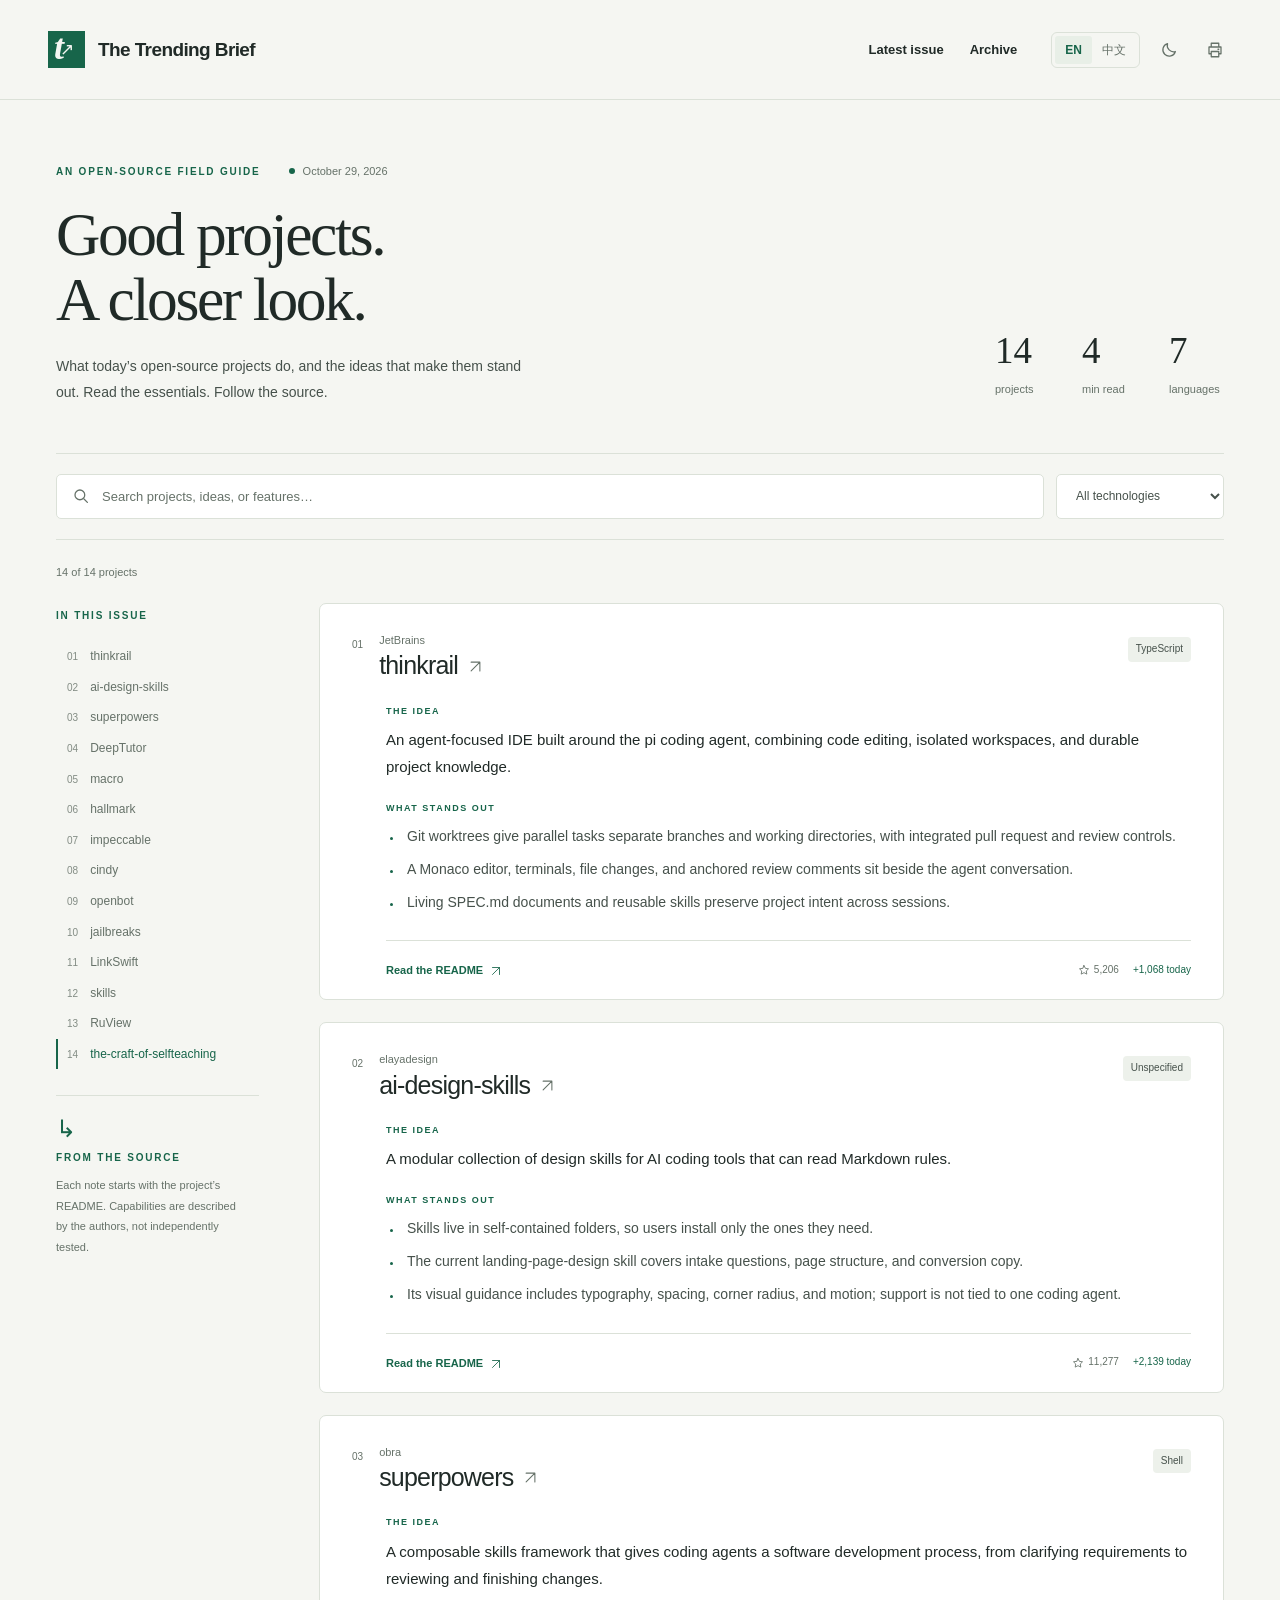
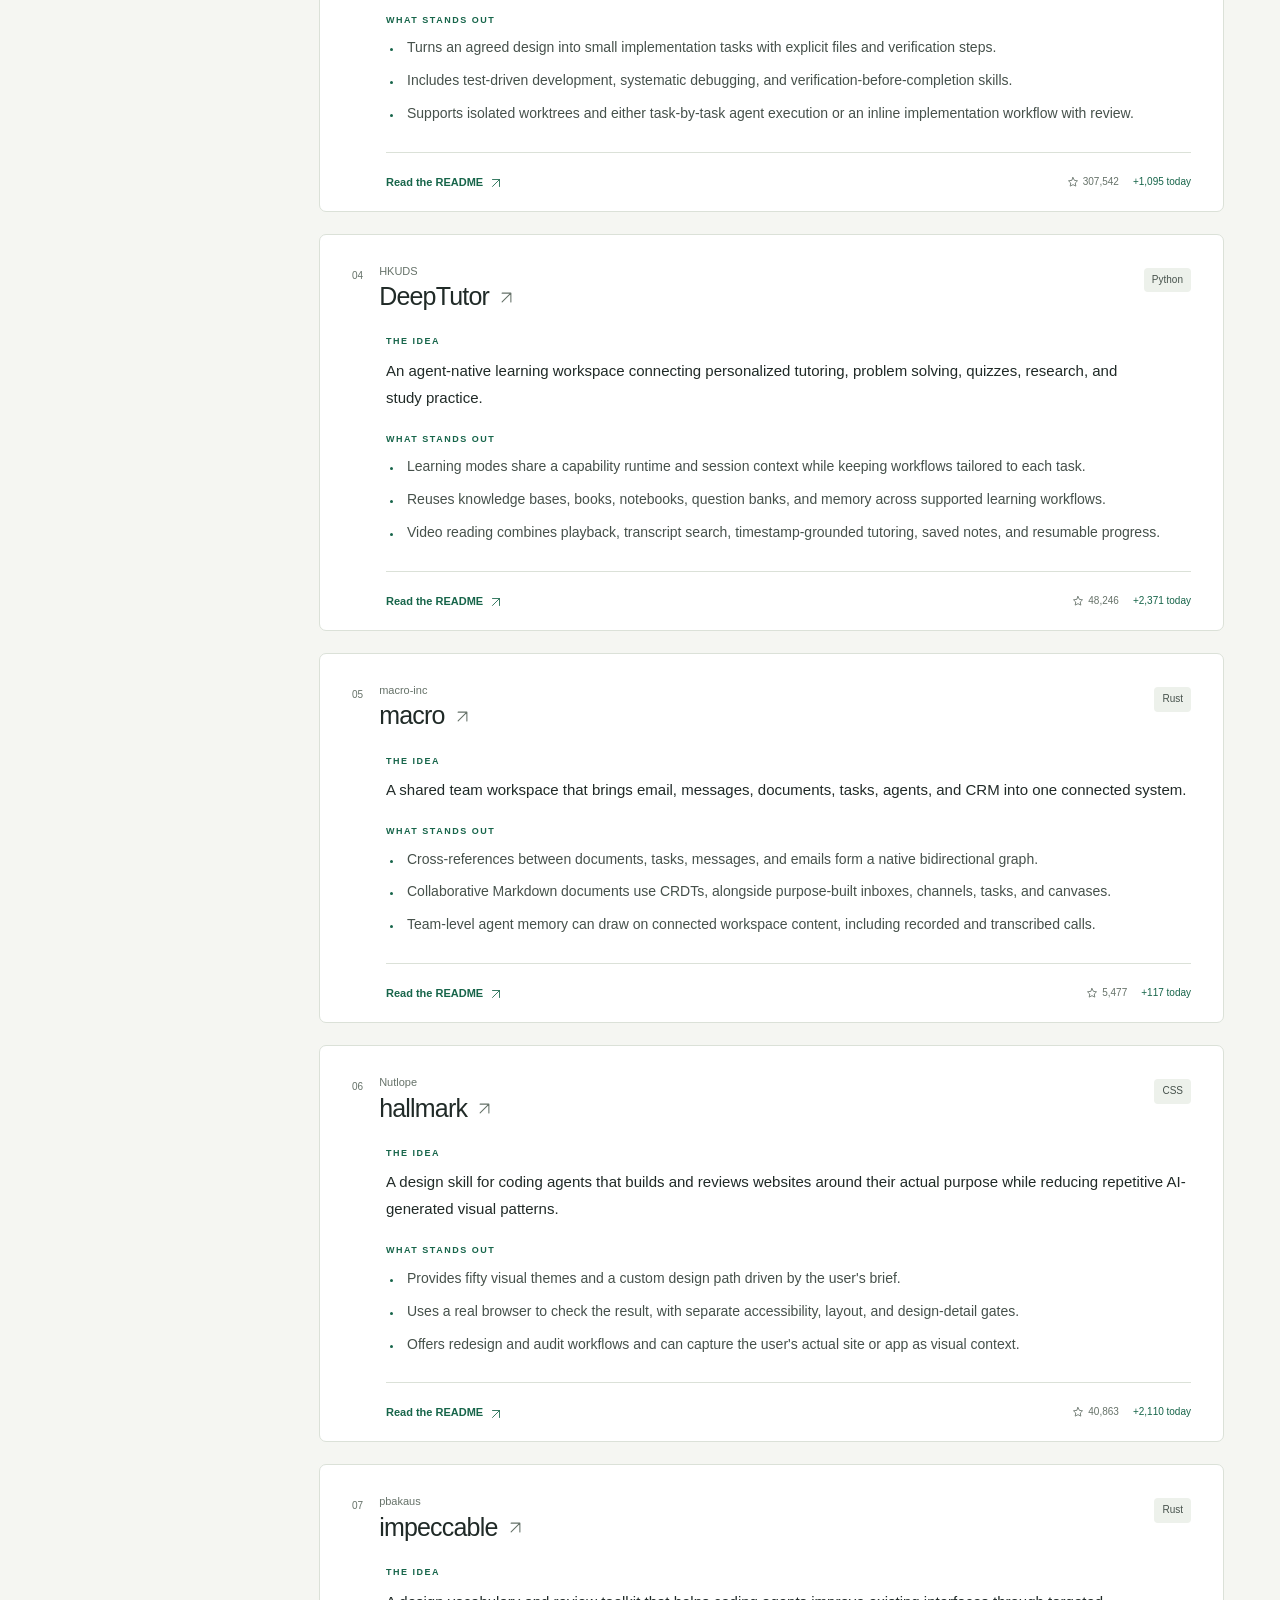
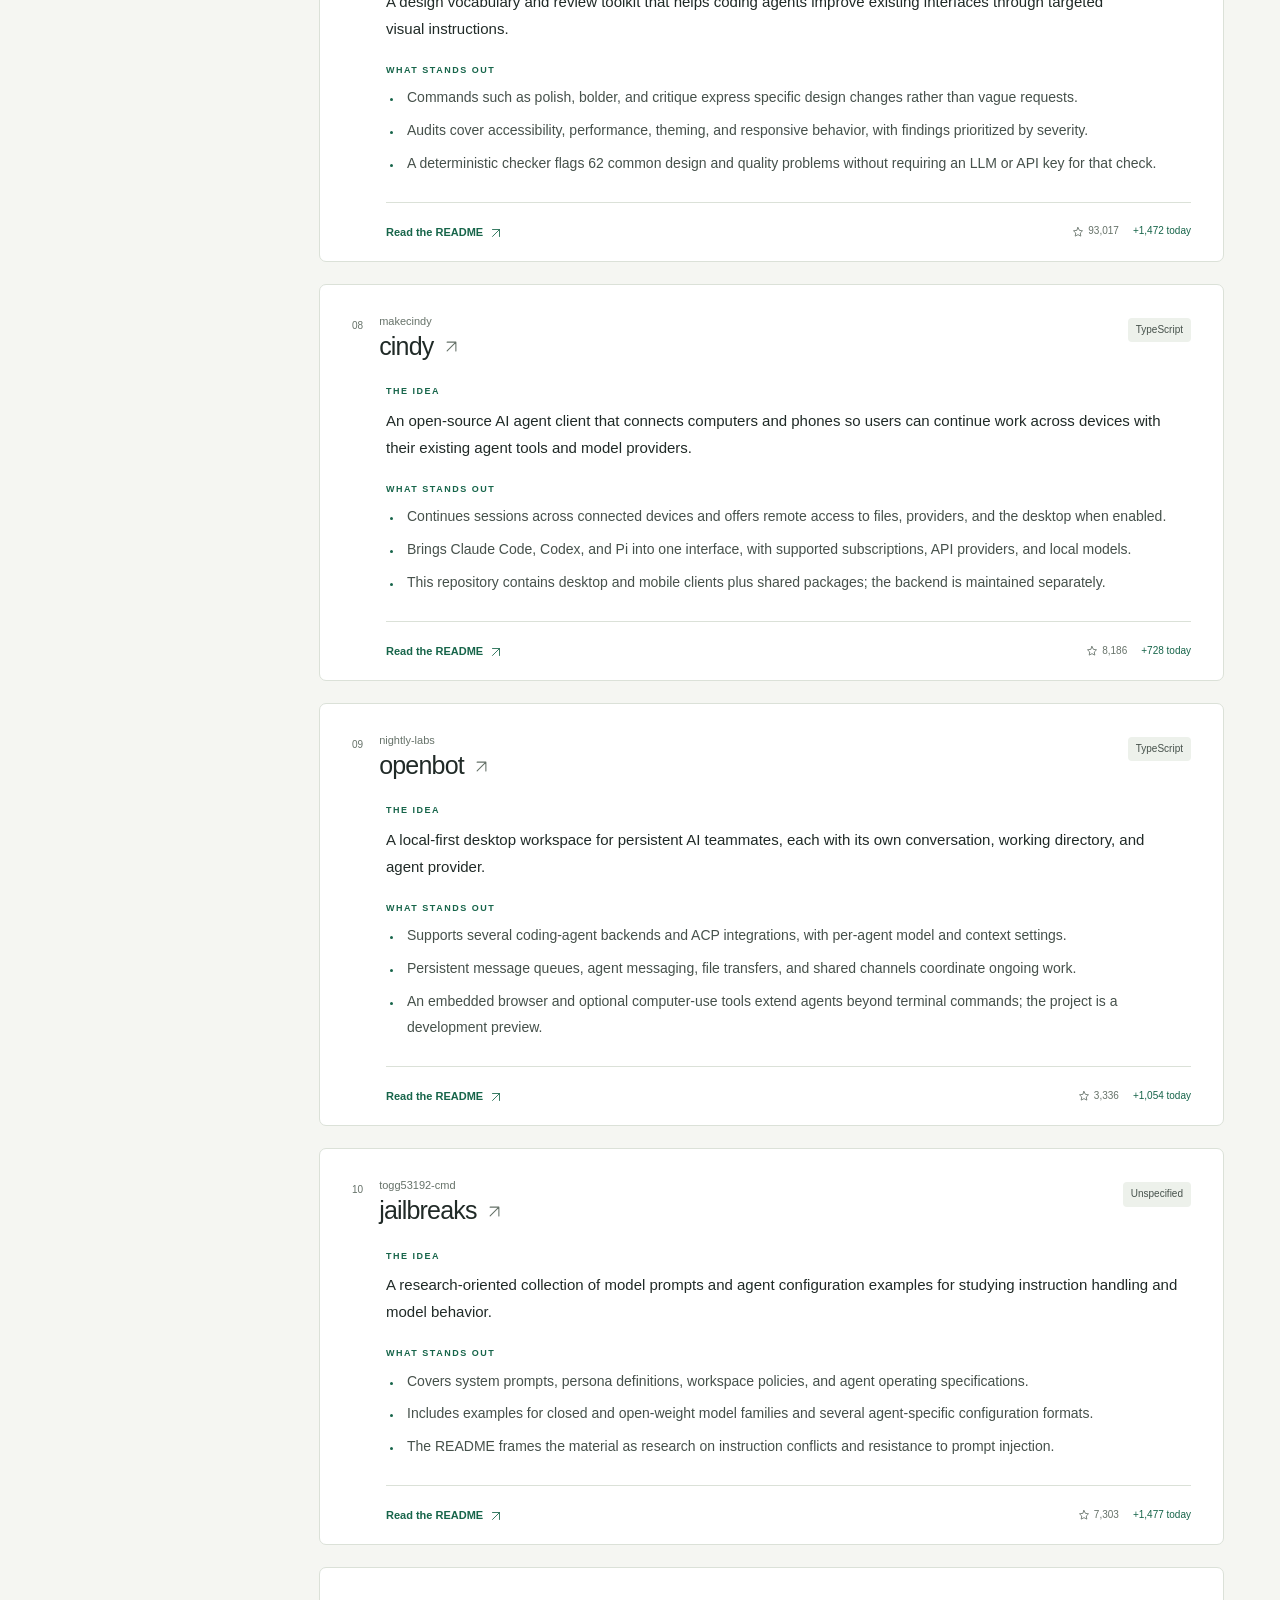
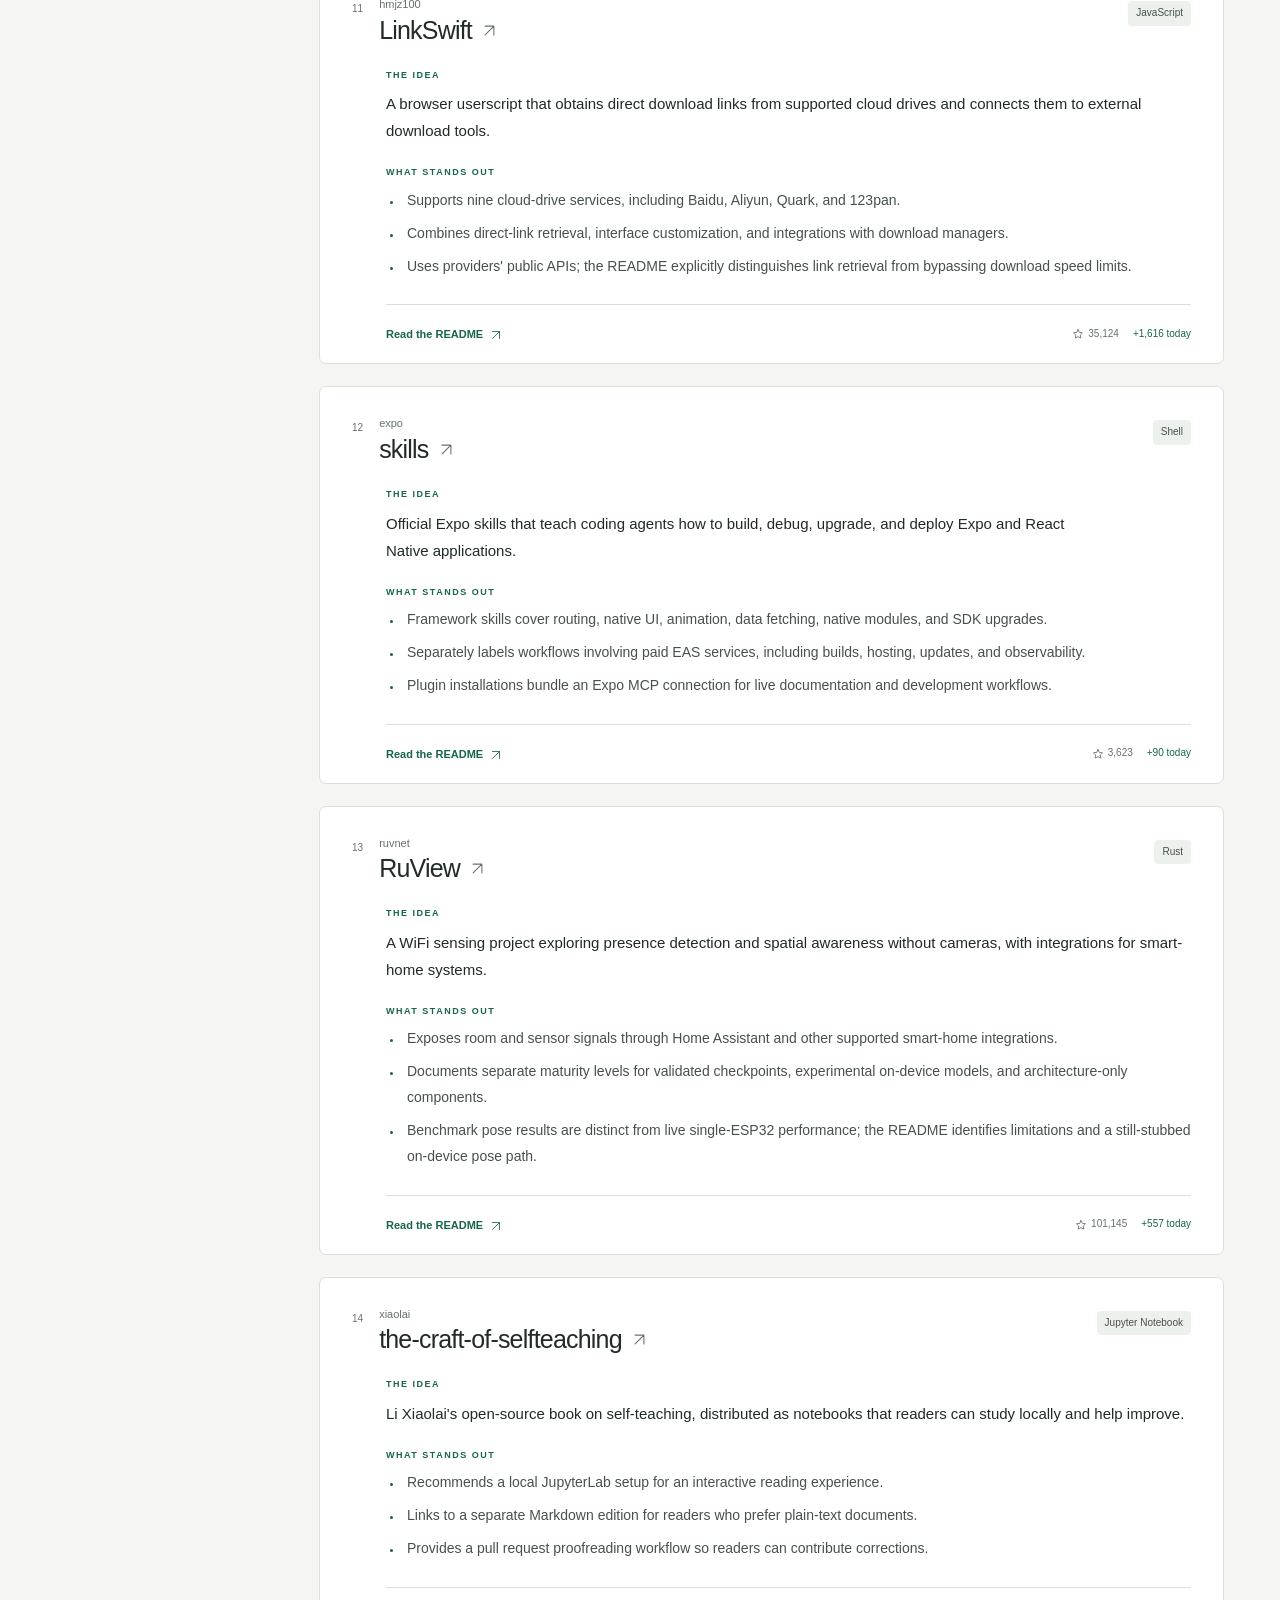
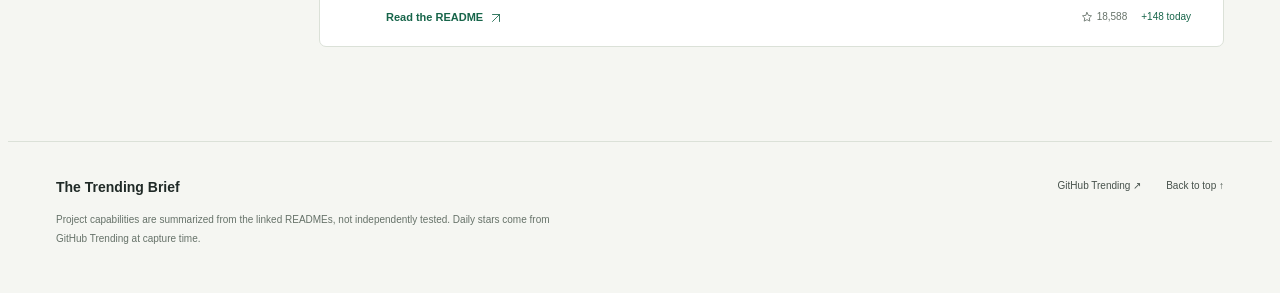
==== reports/index.html @ 9ed11fb1 "feat: add standalone bilingual HTML reading reports" ====
<!doctype html>
<html lang="en" data-page="issue">
<head>
  <meta charset="utf-8">
  <meta name="viewport" content="width=device-width, initial-scale=1">
  <meta name="description" content="What today’s open-source projects do, and the ideas that make them stand out. Read the essentials. Follow the source.">
  <meta name="color-scheme" content="light dark">
  <title>The Trending Brief · 2026-10-29</title>
  <style>:root {
  --paper: #f5f6f2;
  --surface: #fff;
  --ink: #202a27;
  --text: #46514b;
  --muted: #667269;
  --line: #dbe1d8;
  --accent: #17654a;
  --tint: #e8efe7;
  --code: #edf1eb;
  --warning: #f8f1de;
  --warning-ink: #70551b;
  --serif: Georgia, "Times New Roman", "Noto Serif SC", "Songti SC", SimSun, serif;
  --sans: -apple-system, BlinkMacSystemFont, "Segoe UI", "PingFang SC", "Microsoft YaHei", sans-serif;
  color-scheme: light;
}
:root[data-theme="dark"] {
  --paper: #151c19;
  --surface: #1c2520;
  --ink: #e9eee7;
  --text: #c0cbbf;
  --muted: #a0afa0;
  --line: #344237;
  --accent: #a0d9b4;
  --tint: #263c2f;
  --code: #29382d;
  --warning: #3b3421;
  --warning-ink: #e2ca89;
  color-scheme: dark;
}
* { box-sizing: border-box; }
html { scroll-behavior: smooth; scroll-padding-top: 30px; }
body { margin: 0; background: var(--paper); color: var(--ink); font: 16px/1.65 var(--sans); -webkit-font-smoothing: antialiased; }
a { color: inherit; text-decoration: none; }
a:hover { color: var(--accent); }
button, input, select { font: inherit; }
button, select { cursor: pointer; }
button { color: inherit; }
button:disabled { cursor: default; }
svg { width: 18px; height: 18px; fill: none; stroke: currentColor; stroke-width: 1.7; stroke-linecap: round; stroke-linejoin: round; vertical-align: middle; flex-shrink: 0; }
::selection { color: var(--ink); background: var(--tint); }
:focus-visible { outline: 3px solid var(--accent); outline-offset: 4px; }
[hidden] { display: none !important; }
.sr-only { position: absolute; width: 1px; height: 1px; padding: 0; margin: -1px; overflow: hidden; clip: rect(0, 0, 0, 0); white-space: nowrap; border: 0; }
.skip-link { position: fixed; top: -100px; left: 20px; z-index: 20; padding: 12px 20px; color: var(--surface); background: var(--ink); }
.skip-link:focus { top: 16px; }
.reading-progress { position: fixed; top: 0; left: 0; height: 3px; width: 100%; transform-origin: left; transform: scaleX(0); background: var(--accent); z-index: 10; }
.site-header { max-width: 1360px; margin: 0 auto; min-height: 100px; padding: 24px 48px; display: flex; align-items: center; justify-content: space-between; gap: 24px; border-bottom: 1px solid var(--line); }
.wordmark { display: inline-flex; align-items: center; gap: 13px; font-size: 19px; font-weight: 650; letter-spacing: -.6px; white-space: nowrap; }
.brand-mark { display: inline-flex; align-items: center; justify-content: center; width: 37px; height: 37px; background: var(--accent); color: var(--paper); font: italic bold 36px/.9 var(--serif); letter-spacing: -4px; padding: 0 5px 4px 0; }
.brand-mark span { font: 17px var(--sans); letter-spacing: 0; padding-top: 4px; }
.header-actions, .primary-nav, .locale-switch { display: flex; align-items: center; }
.header-actions { gap: 12px; }
.primary-nav { gap: 26px; margin-right: 22px; font-size: 13px; font-weight: 550; }
.locale-switch { border: 1px solid var(--line); border-radius: 6px; padding: 3px; font-size: 12px; line-height: 1; }
.locale-switch a { padding: 8px 10px; border-radius: 3px; color: var(--muted); }
.locale-switch [aria-current="page"] { color: var(--accent); background: var(--tint); font-weight: 650; }
.icon-button { display: inline-flex; align-items: center; justify-content: center; width: 34px; height: 34px; padding: 7px; border: 0; background: transparent; color: var(--muted); border-radius: 4px; }
.icon-button:hover { background: var(--tint); color: var(--accent); }
.page { max-width: 1264px; margin: auto; padding: 0 48px; }
.hero { display: grid; grid-template-columns: 1fr auto; gap: 60px; padding: 62px 0 48px; align-items: end; }
.issue-line { display: flex; align-items: center; gap: 28px; flex-wrap: wrap; margin-bottom: 22px; }
.eyebrow { margin: 0; font: 600 10px/1.5 var(--sans); letter-spacing: 1.8px; color: var(--accent); }
.issue-date { display: flex; align-items: center; gap: 8px; color: var(--muted); font-size: 11px; }
.status-dot { width: 6px; height: 6px; border-radius: 50%; background: var(--accent); }
h1 { margin: 0; font: 400 clamp(42px, 4.8vw, 69px)/1.06 var(--serif); letter-spacing: -2.4px; }
.hero-intro { max-width: 480px; margin: 22px 0 0; color: var(--text); font-size: 14px; line-height: 1.8; text-wrap: pretty; }
.issue-stats { display: flex; gap: 32px; padding-bottom: 7px; }
.issue-stats div { display: flex; flex-direction: column; min-width: 55px; }
.issue-stats strong { font: 400 37px/1.2 var(--serif); color: var(--ink); }
.issue-stats span { color: var(--muted); font-size: 11px; margin-top: 6px; white-space: nowrap; }
.reading-tools { display: flex; align-items: stretch; gap: 12px; padding: 20px 0; border-top: 1px solid var(--line); border-bottom: 1px solid var(--line); }
.search-field { display: flex; align-items: center; gap: 12px; flex: 1; padding: 0 15px; border: 1px solid var(--line); background: var(--surface); border-radius: 5px; color: var(--muted); }
.search-field input { width: 100%; min-width: 0; padding: 11px 0; background: transparent; color: var(--ink); border: 0; font-size: 13px; outline: none; }
.search-field:focus-within { outline: 2px solid var(--accent); outline-offset: 2px; }
.search-field input::placeholder { color: var(--muted); opacity: 1; }
.filter-field select, .mobile-jump select { height: 100%; max-width: 210px; min-height: 44px; padding: 9px 36px 9px 15px; color: var(--text); background: var(--surface); border: 1px solid var(--line); border-radius: 5px; font-size: 12px; }
.text-button { background: transparent; border: 0; padding: 4px 10px; font-size: 12px; color: var(--accent); }
.reading-meta { display: flex; justify-content: space-between; align-items: center; min-height: 63px; }
.reading-meta p { margin: 0; font-size: 11px; color: var(--muted); }
.mobile-jump { display: none; }
.reading-layout { display: grid; grid-template-columns: 215px minmax(0, 1fr); gap: 48px; padding-bottom: 72px; align-items: start; }
.sidebar { position: sticky; top: 32px; padding-top: 5px; }
.contents ol { list-style: none; margin: 18px 0 0; padding: 0; }
.contents li a { display: flex; align-items: baseline; gap: 12px; border-left: 2px solid transparent; padding: 6px 0 6px 9px; color: var(--muted); font-size: 12px; overflow-wrap: anywhere; line-height: 1.55; }
.contents li a span { font-size: 10px; color: var(--muted); opacity: .8; font-variant-numeric: tabular-nums; }
.contents li a:hover, .contents a[aria-current="location"] { color: var(--accent); border-left-color: var(--accent); }
.source-note { border-top: 1px solid var(--line); margin: 26px 12px 0 0; padding-top: 19px; }
.note-mark { display: block; font: 24px var(--serif); color: var(--accent); margin-bottom: 7px; }
.source-note>p:last-child { font-size: 11px; line-height: 1.85; color: var(--muted); margin: 10px 0 0; max-width: 180px; }
.projects { min-width: 0; }
.project { background: var(--surface); border: 1px solid var(--line); border-radius: 7px; margin-bottom: 22px; padding: 29px 32px 0; scroll-margin-top: 24px; }
.project-heading { display: flex; align-items: flex-start; gap: 16px; margin-bottom: 23px; }
.project-number { padding-top: 4px; color: var(--muted); font-size: 10px; font-variant-numeric: tabular-nums; }
.project-title { flex: 1; min-width: 0; }
.owner { color: var(--muted); font-size: 11px; margin: 0 0 3px; line-height: 1.3; overflow-wrap: anywhere; }
.project h2 { font: 500 25px/1.25 var(--sans); letter-spacing: -.8px; margin: 0; overflow-wrap: anywhere; }
.project h2 a svg { width: 15px; height: 15px; margin: 0 0 3px 10px; color: var(--muted); }
.technology { color: var(--text); background: var(--code); border-radius: 4px; font-size: 10px; padding: 4px 8px; margin-top: 4px; white-space: nowrap; }
.project-body { margin-left: 34px; }
.section-label, .highlights h3 { margin: 0 0 8px; color: var(--accent); font: 600 9px/1.5 var(--sans); letter-spacing: 1.5px; }
.purpose { margin: 0 0 22px; color: var(--ink); font-size: 15px; line-height: 1.8; text-wrap: pretty; }
.highlights { margin-bottom: 25px; }
.highlights ul { margin: 0; padding-left: 16px; }
.highlights li { color: var(--text); font-size: 14px; line-height: 1.85; padding-left: 5px; margin-bottom: 7px; }
.highlights li::marker { color: var(--accent); font-size: 9px; }
.project-footer { border-top: 1px solid var(--line); min-height: 59px; display: flex; align-items: center; justify-content: space-between; gap: 16px; }
.source-link { color: var(--accent); font-size: 11px; font-weight: 550; white-space: nowrap; }
.source-link svg { height: 12px; width: 12px; margin-left: 4px; }
.project-metrics { display: flex; gap: 14px; color: var(--muted); font-size: 10px; font-variant-numeric: tabular-nums; }
.project-metrics span { display: flex; align-items: center; gap: 4px; white-space: nowrap; }
.project-metrics svg { width: 12px; height: 12px; }
.project-metrics .daily-stars { color: var(--accent); }
.source-warning { color: var(--warning-ink); background: var(--warning); padding: 10px 13px; font-size: 12px; border-radius: 3px; }
.empty-state { text-align: center; padding: 60px 20px; border: 1px dashed var(--line); }
.empty-state h2 { font: 400 27px var(--serif); }
.empty-state p { color: var(--muted); font-size: 13px; }
.site-footer { max-width: 1264px; margin: auto; padding: 32px 48px 45px; border-top: 1px solid var(--line); display: flex; gap: 60px; align-items: flex-start; justify-content: space-between; }
.footer-brand { font-size: 14px; font-weight: 600; }
.site-footer p { max-width: 520px; color: var(--muted); font-size: 10px; line-height: 1.9; margin: 10px 0 0; }
.footer-links { display: flex; gap: 25px; font-size: 10px; color: var(--text); white-space: nowrap; padding-top: 4px; }
.archive-list { border-top: 1px solid var(--line); padding: 0 0 90px; }
.archive-issue { display: flex; justify-content: space-between; align-items: center; border-bottom: 1px solid var(--line); padding: 30px 6px; }
.archive-issue h2 { font: 400 33px var(--serif); margin: 8px 0 0; }
.archive-issue>span { font-size: 12px; color: var(--accent); }
.archive-issue svg { height: 14px; width: 14px; margin-left: 12px; }
:lang(zh-CN) h1 { font-size: clamp(42px, 4.8vw, 62px); letter-spacing: -1px; line-height: 1.22; }
:lang(zh-CN) .eyebrow, :lang(zh-CN) .section-label, :lang(zh-CN) .highlights h3 { letter-spacing: 1px; }
:lang(zh-CN) .purpose { line-height: 1.95; }
:lang(zh-CN) .highlights li { line-height: 2; }
@media (max-width: 1060px) {
  .hero { gap: 30px; }
  .issue-stats { gap: 20px; }
  .reading-layout { grid-template-columns: 175px minmax(0, 1fr); gap: 30px; }
  .project { padding-left: 25px; padding-right: 25px; }
  .primary-nav { margin-right: 8px; gap: 16px; }
}
@media (max-width: 850px) {
  .site-header { min-height: 82px; padding: 20px 28px; }
  .page { padding: 0 28px; }
  .hero { padding: 45px 0 35px; }
  .issue-line { gap: 12px; }
  .issue-stats { gap: 18px; }
  .issue-stats strong { font-size: 29px; }
  .reading-layout { display: block; }
  .sidebar { display: none; }
  .mobile-jump { display: block; }
  .mobile-jump select { max-width: 215px; min-height: 32px; padding: 5px 24px 5px 9px; font-size: 11px; }
  .project { padding: 28px 30px 0; }
  .site-footer { padding-left: 28px; padding-right: 28px; gap: 30px; }
  .primary-nav a:first-child { display: none; }
}
@media (max-width: 560px) {
  .site-header { padding: 16px 20px; gap: 12px; }
  .wordmark { font-size: 15px; gap: 9px; }
  .brand-mark { width: 30px; height: 30px; font-size: 30px; }
  .brand-mark span { font-size: 12px; }
  .primary-nav { display: none; }
  .header-actions { gap: 4px; }
  .locale-switch a { padding: 7px; font-size: 10px; }
  #print { display: none; }
  .icon-button { width: 28px; height: 28px; padding: 5px; }
  .page { padding: 0 20px; }
  .hero { display: block; padding: 35px 0 28px; }
  .issue-line { margin-bottom: 18px; gap: 8px; justify-content: space-between; }
  .eyebrow { font-size: 8px; letter-spacing: 1.2px; }
  .issue-date { font-size: 9px; gap: 5px; }
  h1 { font-size: 46px; letter-spacing: -1.7px; }
  .hero-intro { font-size: 13px; margin-top: 19px; }
  .issue-stats { gap: 36px; padding: 0; margin-top: 25px; }
  .issue-stats strong { font-size: 30px; }
  .issue-stats span { font-size: 10px; margin-top: 2px; }
  .reading-tools { flex-wrap: wrap; gap: 9px; padding: 16px 0; }
  .search-field { flex-basis: 100%; padding-left: 12px; }
  .search-field input { font-size: 16px; padding: 9px 0; }
  .filter-field { flex: 1; }
  .filter-field select { width: 100%; max-width: none; min-height: 38px; padding: 7px 30px 7px 12px; }
  .reading-meta { min-height: 58px; }
  .reading-meta p { font-size: 10px; }
  .mobile-jump select { max-width: 165px; }
  .project { padding: 22px 20px 0; margin-bottom: 16px; }
  .project-heading { gap: 12px; margin-bottom: 20px; flex-wrap: wrap; }
  .project-number { font-size: 9px; }
  .project h2 { font-size: 23px; }
  .project h2 a svg { margin-left: 7px; }
  .technology { font-size: 9px; padding: 3px 6px; }
  .project-body { margin-left: 0; }
  .purpose { font-size: 15px; }
  .highlights li { font-size: 13px; }
  .project-footer { gap: 10px; flex-wrap: wrap; padding: 12px 0; min-height: 62px; }
  .project-metrics { gap: 10px; font-size: 10px; }
  .source-link { font-size: 11px; }
  .reading-layout { padding-bottom: 35px; }
  .site-footer { display: block; padding: 24px 20px 32px; }
  .footer-links { padding-top: 20px; justify-content: space-between; }
  .archive-issue h2 { font-size: 26px; }
}
@media (prefers-reduced-motion: reduce) { html { scroll-behavior: auto; } }
@media print {
  :root, :root[data-theme="dark"] { --paper: #fff; --surface: #fff; --ink: #111; --text: #333; --muted: #555; --line: #ddd; --accent: #174e38; --code: #f0f0f0; }
  html { scroll-behavior: auto; }
  body { font-size: 11pt; }
  .site-header, .reading-tools, .reading-meta, .sidebar, .reading-progress, .footer-links, .skip-link { display: none; }
  .page, .site-footer { max-width: none; padding: 0; }
  .hero { padding: 0 0 22px; }
  h1, :lang(zh-CN) h1 { font-size: 35px; }
  .hero-intro { font-size: 11px; }
  .reading-layout { display: block; padding-bottom: 0; }
  .project { break-inside: avoid; border-radius: 0; padding: 20px 22px 0; }
  .project h2 { font-size: 20px; }
  .purpose { font-size: 12px; }
  .highlights li { font-size: 11px; }
  .project-footer { min-height: 42px; }
  .site-footer { margin-top: 20px; padding-top: 15px; }
}
</style>
</head>
<body id="top">
  <a class="skip-link" href="#projects">Skip to projects</a>
  <div class="reading-progress" aria-hidden="true"></div>
  <header class="site-header">
    <a class="wordmark" href="index.html"><span class="brand-mark" aria-hidden="true">t<span>↗</span></span>The Trending Brief</a>
    <div class="header-actions">
      <nav class="primary-nav" aria-label="Main"><a href="index.html">Latest issue</a><a href="archive.html">Archive</a></nav>
      <nav class="locale-switch" aria-label="Language"><a href="index.html" lang="en" hreflang="en" aria-current="page">EN</a><a href="index.zh-CN.html" lang="zh-CN" hreflang="zh-CN">中文</a></nav>
      <button id="theme" class="icon-button" aria-label="Toggle dark mode" title="Toggle dark mode" aria-pressed="false"><svg viewBox="0 0 24 24" aria-hidden="true"><path d="M20.5 14A8.5 8.5 0 0 1 10 3.5 8.5 8.5 0 1 0 20.5 14Z"/></svg></button>
      <button id="print" class="icon-button" aria-label="Print / Save PDF" title="Print / Save PDF"><svg viewBox="0 0 24 24" aria-hidden="true"><path d="M7 8V3h10v5M7 17H4V8h16v9h-3M7 14h10v7H7Z"/><path d="M16 11h1"/></svg></button>
    </div>
  </header>
  <main class="page">
    <section class="hero" aria-labelledby="page-heading">
      <div class="hero-copy"><div class="issue-line"><span class="eyebrow">AN OPEN-SOURCE FIELD GUIDE</span><span class="issue-date"><span class="status-dot" aria-hidden="true"></span><time datetime="2026-10-29">October 29, 2026</time></span></div>
        <h1 id="page-heading">Good projects.<br>A closer look.</h1><p class="hero-intro">What today’s open-source projects do, and the ideas that make them stand out. Read the essentials. Follow the source.</p></div>
      <div class="issue-stats"><div><strong>14</strong><span>projects</span></div><div><strong>4</strong><span>min read</span></div><div><strong>7</strong><span>languages</span></div></div>
    </section>
    
<section class="reading-tools" aria-label="Search this issue">
  <label class="search-field"><svg viewBox="0 0 24 24" aria-hidden="true">
    <circle cx="10.5" cy="10.5" r="6.5"/><path d="m16 16 4.5 4.5"/></svg>
    <input id="search" type="search" aria-label="Search this issue"
      placeholder="Search projects, ideas, or features…" autocomplete="off"></label>
  <label class="filter-field"><span class="sr-only">Filter by programming language</span>
    <select id="technology"><option value="">All technologies</option><option value="CSS">CSS</option><option value="JavaScript">JavaScript</option><option value="Jupyter Notebook">Jupyter Notebook</option><option value="Python">Python</option><option value="Rust">Rust</option><option value="Shell">Shell</option><option value="TypeScript">TypeScript</option><option value="Unspecified">Unspecified</option></select></label>
  <button class="text-button" id="reset" hidden>Clear filters</button>
</section>
<div class="reading-meta"><p id="result-count" role="status"
  data-template="{visible} of {total} projects">14 of 14 projects</p>
  <label class="mobile-jump"><span class="sr-only">Jump to a project</span>
    <select id="jump"><option value="">Jump to a project</option>
      <option value="project-1-jetbrains-thinkrail">JetBrains/thinkrail</option><option value="project-2-elayadesign-ai-design-skills">elayadesign/ai-design-skills</option><option value="project-3-obra-superpowers">obra/superpowers</option><option value="project-4-hkuds-deeptutor">HKUDS/DeepTutor</option><option value="project-5-macro-inc-macro">macro-inc/macro</option><option value="project-6-nutlope-hallmark">Nutlope/hallmark</option><option value="project-7-pbakaus-impeccable">pbakaus/impeccable</option><option value="project-8-makecindy-cindy">makecindy/cindy</option><option value="project-9-nightly-labs-openbot">nightly-labs/openbot</option><option value="project-10-togg53192-cmd-jailbreaks">togg53192-cmd/jailbreaks</option><option value="project-11-hmjz100-linkswift">hmjz100/LinkSwift</option><option value="project-12-expo-skills">expo/skills</option><option value="project-13-ruvnet-ruview">ruvnet/RuView</option><option value="project-14-xiaolai-the-craft-of-selfteaching">xiaolai/the-craft-of-selfteaching</option></select></label></div>
<div class="reading-layout">
  <aside class="sidebar"><nav class="contents" aria-label="IN THIS ISSUE">
    <p class="eyebrow">IN THIS ISSUE</p><ol><li data-project="project-1-jetbrains-thinkrail"><a href="#project-1-jetbrains-thinkrail"><span>01</span>thinkrail</a></li><li data-project="project-2-elayadesign-ai-design-skills"><a href="#project-2-elayadesign-ai-design-skills"><span>02</span>ai-design-skills</a></li><li data-project="project-3-obra-superpowers"><a href="#project-3-obra-superpowers"><span>03</span>superpowers</a></li><li data-project="project-4-hkuds-deeptutor"><a href="#project-4-hkuds-deeptutor"><span>04</span>DeepTutor</a></li><li data-project="project-5-macro-inc-macro"><a href="#project-5-macro-inc-macro"><span>05</span>macro</a></li><li data-project="project-6-nutlope-hallmark"><a href="#project-6-nutlope-hallmark"><span>06</span>hallmark</a></li><li data-project="project-7-pbakaus-impeccable"><a href="#project-7-pbakaus-impeccable"><span>07</span>impeccable</a></li><li data-project="project-8-makecindy-cindy"><a href="#project-8-makecindy-cindy"><span>08</span>cindy</a></li><li data-project="project-9-nightly-labs-openbot"><a href="#project-9-nightly-labs-openbot"><span>09</span>openbot</a></li><li data-project="project-10-togg53192-cmd-jailbreaks"><a href="#project-10-togg53192-cmd-jailbreaks"><span>10</span>jailbreaks</a></li><li data-project="project-11-hmjz100-linkswift"><a href="#project-11-hmjz100-linkswift"><span>11</span>LinkSwift</a></li><li data-project="project-12-expo-skills"><a href="#project-12-expo-skills"><span>12</span>skills</a></li><li data-project="project-13-ruvnet-ruview"><a href="#project-13-ruvnet-ruview"><span>13</span>RuView</a></li><li data-project="project-14-xiaolai-the-craft-of-selfteaching"><a href="#project-14-xiaolai-the-craft-of-selfteaching"><span>14</span>the-craft-of-selfteaching</a></li></ol></nav>
    <div class="source-note"><span class="note-mark" aria-hidden="true">↳</span>
      <p class="eyebrow">FROM THE SOURCE</p>
      <p>Each note starts with the project’s README. Capabilities are described by the authors, not independently tested.</p></div></aside>
  <div class="projects" id="projects">
<article class="project" id="project-1-jetbrains-thinkrail" data-language="TypeScript">
  <header class="project-heading">
    <span class="project-number" aria-hidden="true">01</span>
    <div class="project-title"><p class="owner">JetBrains</p>
      <h2><a href="https://github.com/JetBrains/thinkrail" target="_blank"
        rel="noopener noreferrer">thinkrail<svg viewBox="0 0 24 24" aria-hidden="true"><path d="M5 19 19 5M5 5h14v14"/></svg></a></h2></div>
    <span class="technology">TypeScript</span>
  </header>
  <div class="project-body"><p class="section-label">THE IDEA</p><p class="purpose">An agent-focused IDE built around the pi coding agent, combining code editing, isolated workspaces, and durable project knowledge.</p><div class="highlights"><h3>WHAT STANDS OUT</h3><ul><li>Git worktrees give parallel tasks separate branches and working directories, with integrated pull request and review controls.</li><li>A Monaco editor, terminals, file changes, and anchored review comments sit beside the agent conversation.</li><li>Living SPEC.md documents and reusable skills preserve project intent across sessions.</li></ul></div>
    <footer class="project-footer">
      <a class="source-link" href="https://github.com/JetBrains/thinkrail/blob/main/README.md" target="_blank"
        rel="noopener noreferrer">Read the README <svg viewBox="0 0 24 24" aria-hidden="true"><path d="M5 19 19 5M5 5h14v14"/></svg></a>
      <div class="project-metrics"><span><svg viewBox="0 0 24 24" aria-hidden="true"><path d="m12 3 2.8 5.7 6.2.9-4.5 4.4 1.1 6.2L12 17.3l-5.6 2.9 1.1-6.2L3 9.6l6.2-.9Z"/></svg>5,206</span>
        <span class="daily-stars">+1,068 today</span></div>
    </footer>
  </div>
</article>
<article class="project" id="project-2-elayadesign-ai-design-skills" data-language="Unspecified">
  <header class="project-heading">
    <span class="project-number" aria-hidden="true">02</span>
    <div class="project-title"><p class="owner">elayadesign</p>
      <h2><a href="https://github.com/elayadesign/ai-design-skills" target="_blank"
        rel="noopener noreferrer">ai-design-skills<svg viewBox="0 0 24 24" aria-hidden="true"><path d="M5 19 19 5M5 5h14v14"/></svg></a></h2></div>
    <span class="technology">Unspecified</span>
  </header>
  <div class="project-body"><p class="section-label">THE IDEA</p><p class="purpose">A modular collection of design skills for AI coding tools that can read Markdown rules.</p><div class="highlights"><h3>WHAT STANDS OUT</h3><ul><li>Skills live in self-contained folders, so users install only the ones they need.</li><li>The current landing-page-design skill covers intake questions, page structure, and conversion copy.</li><li>Its visual guidance includes typography, spacing, corner radius, and motion; support is not tied to one coding agent.</li></ul></div>
    <footer class="project-footer">
      <a class="source-link" href="https://github.com/elayadesign/ai-design-skills/blob/main/README.md" target="_blank"
        rel="noopener noreferrer">Read the README <svg viewBox="0 0 24 24" aria-hidden="true"><path d="M5 19 19 5M5 5h14v14"/></svg></a>
      <div class="project-metrics"><span><svg viewBox="0 0 24 24" aria-hidden="true"><path d="m12 3 2.8 5.7 6.2.9-4.5 4.4 1.1 6.2L12 17.3l-5.6 2.9 1.1-6.2L3 9.6l6.2-.9Z"/></svg>11,277</span>
        <span class="daily-stars">+2,139 today</span></div>
    </footer>
  </div>
</article>
<article class="project" id="project-3-obra-superpowers" data-language="Shell">
  <header class="project-heading">
    <span class="project-number" aria-hidden="true">03</span>
    <div class="project-title"><p class="owner">obra</p>
      <h2><a href="https://github.com/obra/superpowers" target="_blank"
        rel="noopener noreferrer">superpowers<svg viewBox="0 0 24 24" aria-hidden="true"><path d="M5 19 19 5M5 5h14v14"/></svg></a></h2></div>
    <span class="technology">Shell</span>
  </header>
  <div class="project-body"><p class="section-label">THE IDEA</p><p class="purpose">A composable skills framework that gives coding agents a software development process, from clarifying requirements to reviewing and finishing changes.</p><div class="highlights"><h3>WHAT STANDS OUT</h3><ul><li>Turns an agreed design into small implementation tasks with explicit files and verification steps.</li><li>Includes test-driven development, systematic debugging, and verification-before-completion skills.</li><li>Supports isolated worktrees and either task-by-task agent execution or an inline implementation workflow with review.</li></ul></div>
    <footer class="project-footer">
      <a class="source-link" href="https://github.com/obra/superpowers/blob/main/README.md" target="_blank"
        rel="noopener noreferrer">Read the README <svg viewBox="0 0 24 24" aria-hidden="true"><path d="M5 19 19 5M5 5h14v14"/></svg></a>
      <div class="project-metrics"><span><svg viewBox="0 0 24 24" aria-hidden="true"><path d="m12 3 2.8 5.7 6.2.9-4.5 4.4 1.1 6.2L12 17.3l-5.6 2.9 1.1-6.2L3 9.6l6.2-.9Z"/></svg>307,542</span>
        <span class="daily-stars">+1,095 today</span></div>
    </footer>
  </div>
</article>
<article class="project" id="project-4-hkuds-deeptutor" data-language="Python">
  <header class="project-heading">
    <span class="project-number" aria-hidden="true">04</span>
    <div class="project-title"><p class="owner">HKUDS</p>
      <h2><a href="https://github.com/HKUDS/DeepTutor" target="_blank"
        rel="noopener noreferrer">DeepTutor<svg viewBox="0 0 24 24" aria-hidden="true"><path d="M5 19 19 5M5 5h14v14"/></svg></a></h2></div>
    <span class="technology">Python</span>
  </header>
  <div class="project-body"><p class="section-label">THE IDEA</p><p class="purpose">An agent-native learning workspace connecting personalized tutoring, problem solving, quizzes, research, and study practice.</p><div class="highlights"><h3>WHAT STANDS OUT</h3><ul><li>Learning modes share a capability runtime and session context while keeping workflows tailored to each task.</li><li>Reuses knowledge bases, books, notebooks, question banks, and memory across supported learning workflows.</li><li>Video reading combines playback, transcript search, timestamp-grounded tutoring, saved notes, and resumable progress.</li></ul></div>
    <footer class="project-footer">
      <a class="source-link" href="https://github.com/HKUDS/DeepTutor/blob/main/README.md" target="_blank"
        rel="noopener noreferrer">Read the README <svg viewBox="0 0 24 24" aria-hidden="true"><path d="M5 19 19 5M5 5h14v14"/></svg></a>
      <div class="project-metrics"><span><svg viewBox="0 0 24 24" aria-hidden="true"><path d="m12 3 2.8 5.7 6.2.9-4.5 4.4 1.1 6.2L12 17.3l-5.6 2.9 1.1-6.2L3 9.6l6.2-.9Z"/></svg>48,246</span>
        <span class="daily-stars">+2,371 today</span></div>
    </footer>
  </div>
</article>
<article class="project" id="project-5-macro-inc-macro" data-language="Rust">
  <header class="project-heading">
    <span class="project-number" aria-hidden="true">05</span>
    <div class="project-title"><p class="owner">macro-inc</p>
      <h2><a href="https://github.com/macro-inc/macro" target="_blank"
        rel="noopener noreferrer">macro<svg viewBox="0 0 24 24" aria-hidden="true"><path d="M5 19 19 5M5 5h14v14"/></svg></a></h2></div>
    <span class="technology">Rust</span>
  </header>
  <div class="project-body"><p class="section-label">THE IDEA</p><p class="purpose">A shared team workspace that brings email, messages, documents, tasks, agents, and CRM into one connected system.</p><div class="highlights"><h3>WHAT STANDS OUT</h3><ul><li>Cross-references between documents, tasks, messages, and emails form a native bidirectional graph.</li><li>Collaborative Markdown documents use CRDTs, alongside purpose-built inboxes, channels, tasks, and canvases.</li><li>Team-level agent memory can draw on connected workspace content, including recorded and transcribed calls.</li></ul></div>
    <footer class="project-footer">
      <a class="source-link" href="https://github.com/macro-inc/macro/blob/main/README.md" target="_blank"
        rel="noopener noreferrer">Read the README <svg viewBox="0 0 24 24" aria-hidden="true"><path d="M5 19 19 5M5 5h14v14"/></svg></a>
      <div class="project-metrics"><span><svg viewBox="0 0 24 24" aria-hidden="true"><path d="m12 3 2.8 5.7 6.2.9-4.5 4.4 1.1 6.2L12 17.3l-5.6 2.9 1.1-6.2L3 9.6l6.2-.9Z"/></svg>5,477</span>
        <span class="daily-stars">+117 today</span></div>
    </footer>
  </div>
</article>
<article class="project" id="project-6-nutlope-hallmark" data-language="CSS">
  <header class="project-heading">
    <span class="project-number" aria-hidden="true">06</span>
    <div class="project-title"><p class="owner">Nutlope</p>
      <h2><a href="https://github.com/Nutlope/hallmark" target="_blank"
        rel="noopener noreferrer">hallmark<svg viewBox="0 0 24 24" aria-hidden="true"><path d="M5 19 19 5M5 5h14v14"/></svg></a></h2></div>
    <span class="technology">CSS</span>
  </header>
  <div class="project-body"><p class="section-label">THE IDEA</p><p class="purpose">A design skill for coding agents that builds and reviews websites around their actual purpose while reducing repetitive AI-generated visual patterns.</p><div class="highlights"><h3>WHAT STANDS OUT</h3><ul><li>Provides fifty visual themes and a custom design path driven by the user&#x27;s brief.</li><li>Uses a real browser to check the result, with separate accessibility, layout, and design-detail gates.</li><li>Offers redesign and audit workflows and can capture the user&#x27;s actual site or app as visual context.</li></ul></div>
    <footer class="project-footer">
      <a class="source-link" href="https://github.com/Nutlope/hallmark/blob/main/README.md" target="_blank"
        rel="noopener noreferrer">Read the README <svg viewBox="0 0 24 24" aria-hidden="true"><path d="M5 19 19 5M5 5h14v14"/></svg></a>
      <div class="project-metrics"><span><svg viewBox="0 0 24 24" aria-hidden="true"><path d="m12 3 2.8 5.7 6.2.9-4.5 4.4 1.1 6.2L12 17.3l-5.6 2.9 1.1-6.2L3 9.6l6.2-.9Z"/></svg>40,863</span>
        <span class="daily-stars">+2,110 today</span></div>
    </footer>
  </div>
</article>
<article class="project" id="project-7-pbakaus-impeccable" data-language="Rust">
  <header class="project-heading">
    <span class="project-number" aria-hidden="true">07</span>
    <div class="project-title"><p class="owner">pbakaus</p>
      <h2><a href="https://github.com/pbakaus/impeccable" target="_blank"
        rel="noopener noreferrer">impeccable<svg viewBox="0 0 24 24" aria-hidden="true"><path d="M5 19 19 5M5 5h14v14"/></svg></a></h2></div>
    <span class="technology">Rust</span>
  </header>
  <div class="project-body"><p class="section-label">THE IDEA</p><p class="purpose">A design vocabulary and review toolkit that helps coding agents improve existing interfaces through targeted visual instructions.</p><div class="highlights"><h3>WHAT STANDS OUT</h3><ul><li>Commands such as polish, bolder, and critique express specific design changes rather than vague requests.</li><li>Audits cover accessibility, performance, theming, and responsive behavior, with findings prioritized by severity.</li><li>A deterministic checker flags 62 common design and quality problems without requiring an LLM or API key for that check.</li></ul></div>
    <footer class="project-footer">
      <a class="source-link" href="https://github.com/pbakaus/impeccable/blob/main/README.md" target="_blank"
        rel="noopener noreferrer">Read the README <svg viewBox="0 0 24 24" aria-hidden="true"><path d="M5 19 19 5M5 5h14v14"/></svg></a>
      <div class="project-metrics"><span><svg viewBox="0 0 24 24" aria-hidden="true"><path d="m12 3 2.8 5.7 6.2.9-4.5 4.4 1.1 6.2L12 17.3l-5.6 2.9 1.1-6.2L3 9.6l6.2-.9Z"/></svg>93,017</span>
        <span class="daily-stars">+1,472 today</span></div>
    </footer>
  </div>
</article>
<article class="project" id="project-8-makecindy-cindy" data-language="TypeScript">
  <header class="project-heading">
    <span class="project-number" aria-hidden="true">08</span>
    <div class="project-title"><p class="owner">makecindy</p>
      <h2><a href="https://github.com/makecindy/cindy" target="_blank"
        rel="noopener noreferrer">cindy<svg viewBox="0 0 24 24" aria-hidden="true"><path d="M5 19 19 5M5 5h14v14"/></svg></a></h2></div>
    <span class="technology">TypeScript</span>
  </header>
  <div class="project-body"><p class="section-label">THE IDEA</p><p class="purpose">An open-source AI agent client that connects computers and phones so users can continue work across devices with their existing agent tools and model providers.</p><div class="highlights"><h3>WHAT STANDS OUT</h3><ul><li>Continues sessions across connected devices and offers remote access to files, providers, and the desktop when enabled.</li><li>Brings Claude Code, Codex, and Pi into one interface, with supported subscriptions, API providers, and local models.</li><li>This repository contains desktop and mobile clients plus shared packages; the backend is maintained separately.</li></ul></div>
    <footer class="project-footer">
      <a class="source-link" href="https://github.com/makecindy/cindy/blob/main/README.md" target="_blank"
        rel="noopener noreferrer">Read the README <svg viewBox="0 0 24 24" aria-hidden="true"><path d="M5 19 19 5M5 5h14v14"/></svg></a>
      <div class="project-metrics"><span><svg viewBox="0 0 24 24" aria-hidden="true"><path d="m12 3 2.8 5.7 6.2.9-4.5 4.4 1.1 6.2L12 17.3l-5.6 2.9 1.1-6.2L3 9.6l6.2-.9Z"/></svg>8,186</span>
        <span class="daily-stars">+728 today</span></div>
    </footer>
  </div>
</article>
<article class="project" id="project-9-nightly-labs-openbot" data-language="TypeScript">
  <header class="project-heading">
    <span class="project-number" aria-hidden="true">09</span>
    <div class="project-title"><p class="owner">nightly-labs</p>
      <h2><a href="https://github.com/nightly-labs/openbot" target="_blank"
        rel="noopener noreferrer">openbot<svg viewBox="0 0 24 24" aria-hidden="true"><path d="M5 19 19 5M5 5h14v14"/></svg></a></h2></div>
    <span class="technology">TypeScript</span>
  </header>
  <div class="project-body"><p class="section-label">THE IDEA</p><p class="purpose">A local-first desktop workspace for persistent AI teammates, each with its own conversation, working directory, and agent provider.</p><div class="highlights"><h3>WHAT STANDS OUT</h3><ul><li>Supports several coding-agent backends and ACP integrations, with per-agent model and context settings.</li><li>Persistent message queues, agent messaging, file transfers, and shared channels coordinate ongoing work.</li><li>An embedded browser and optional computer-use tools extend agents beyond terminal commands; the project is a development preview.</li></ul></div>
    <footer class="project-footer">
      <a class="source-link" href="https://github.com/nightly-labs/openbot/blob/main/README.md" target="_blank"
        rel="noopener noreferrer">Read the README <svg viewBox="0 0 24 24" aria-hidden="true"><path d="M5 19 19 5M5 5h14v14"/></svg></a>
      <div class="project-metrics"><span><svg viewBox="0 0 24 24" aria-hidden="true"><path d="m12 3 2.8 5.7 6.2.9-4.5 4.4 1.1 6.2L12 17.3l-5.6 2.9 1.1-6.2L3 9.6l6.2-.9Z"/></svg>3,336</span>
        <span class="daily-stars">+1,054 today</span></div>
    </footer>
  </div>
</article>
<article class="project" id="project-10-togg53192-cmd-jailbreaks" data-language="Unspecified">
  <header class="project-heading">
    <span class="project-number" aria-hidden="true">10</span>
    <div class="project-title"><p class="owner">togg53192-cmd</p>
      <h2><a href="https://github.com/togg53192-cmd/jailbreaks" target="_blank"
        rel="noopener noreferrer">jailbreaks<svg viewBox="0 0 24 24" aria-hidden="true"><path d="M5 19 19 5M5 5h14v14"/></svg></a></h2></div>
    <span class="technology">Unspecified</span>
  </header>
  <div class="project-body"><p class="section-label">THE IDEA</p><p class="purpose">A research-oriented collection of model prompts and agent configuration examples for studying instruction handling and model behavior.</p><div class="highlights"><h3>WHAT STANDS OUT</h3><ul><li>Covers system prompts, persona definitions, workspace policies, and agent operating specifications.</li><li>Includes examples for closed and open-weight model families and several agent-specific configuration formats.</li><li>The README frames the material as research on instruction conflicts and resistance to prompt injection.</li></ul></div>
    <footer class="project-footer">
      <a class="source-link" href="https://github.com/togg53192-cmd/jailbreaks/blob/main/README.md" target="_blank"
        rel="noopener noreferrer">Read the README <svg viewBox="0 0 24 24" aria-hidden="true"><path d="M5 19 19 5M5 5h14v14"/></svg></a>
      <div class="project-metrics"><span><svg viewBox="0 0 24 24" aria-hidden="true"><path d="m12 3 2.8 5.7 6.2.9-4.5 4.4 1.1 6.2L12 17.3l-5.6 2.9 1.1-6.2L3 9.6l6.2-.9Z"/></svg>7,303</span>
        <span class="daily-stars">+1,477 today</span></div>
    </footer>
  </div>
</article>
<article class="project" id="project-11-hmjz100-linkswift" data-language="JavaScript">
  <header class="project-heading">
    <span class="project-number" aria-hidden="true">11</span>
    <div class="project-title"><p class="owner">hmjz100</p>
      <h2><a href="https://github.com/hmjz100/LinkSwift" target="_blank"
        rel="noopener noreferrer">LinkSwift<svg viewBox="0 0 24 24" aria-hidden="true"><path d="M5 19 19 5M5 5h14v14"/></svg></a></h2></div>
    <span class="technology">JavaScript</span>
  </header>
  <div class="project-body"><p class="section-label">THE IDEA</p><p class="purpose">A browser userscript that obtains direct download links from supported cloud drives and connects them to external download tools.</p><div class="highlights"><h3>WHAT STANDS OUT</h3><ul><li>Supports nine cloud-drive services, including Baidu, Aliyun, Quark, and 123pan.</li><li>Combines direct-link retrieval, interface customization, and integrations with download managers.</li><li>Uses providers&#x27; public APIs; the README explicitly distinguishes link retrieval from bypassing download speed limits.</li></ul></div>
    <footer class="project-footer">
      <a class="source-link" href="https://github.com/hmjz100/LinkSwift/blob/dev/README.md" target="_blank"
        rel="noopener noreferrer">Read the README <svg viewBox="0 0 24 24" aria-hidden="true"><path d="M5 19 19 5M5 5h14v14"/></svg></a>
      <div class="project-metrics"><span><svg viewBox="0 0 24 24" aria-hidden="true"><path d="m12 3 2.8 5.7 6.2.9-4.5 4.4 1.1 6.2L12 17.3l-5.6 2.9 1.1-6.2L3 9.6l6.2-.9Z"/></svg>35,124</span>
        <span class="daily-stars">+1,616 today</span></div>
    </footer>
  </div>
</article>
<article class="project" id="project-12-expo-skills" data-language="Shell">
  <header class="project-heading">
    <span class="project-number" aria-hidden="true">12</span>
    <div class="project-title"><p class="owner">expo</p>
      <h2><a href="https://github.com/expo/skills" target="_blank"
        rel="noopener noreferrer">skills<svg viewBox="0 0 24 24" aria-hidden="true"><path d="M5 19 19 5M5 5h14v14"/></svg></a></h2></div>
    <span class="technology">Shell</span>
  </header>
  <div class="project-body"><p class="section-label">THE IDEA</p><p class="purpose">Official Expo skills that teach coding agents how to build, debug, upgrade, and deploy Expo and React Native applications.</p><div class="highlights"><h3>WHAT STANDS OUT</h3><ul><li>Framework skills cover routing, native UI, animation, data fetching, native modules, and SDK upgrades.</li><li>Separately labels workflows involving paid EAS services, including builds, hosting, updates, and observability.</li><li>Plugin installations bundle an Expo MCP connection for live documentation and development workflows.</li></ul></div>
    <footer class="project-footer">
      <a class="source-link" href="https://github.com/expo/skills/blob/main/README.md" target="_blank"
        rel="noopener noreferrer">Read the README <svg viewBox="0 0 24 24" aria-hidden="true"><path d="M5 19 19 5M5 5h14v14"/></svg></a>
      <div class="project-metrics"><span><svg viewBox="0 0 24 24" aria-hidden="true"><path d="m12 3 2.8 5.7 6.2.9-4.5 4.4 1.1 6.2L12 17.3l-5.6 2.9 1.1-6.2L3 9.6l6.2-.9Z"/></svg>3,623</span>
        <span class="daily-stars">+90 today</span></div>
    </footer>
  </div>
</article>
<article class="project" id="project-13-ruvnet-ruview" data-language="Rust">
  <header class="project-heading">
    <span class="project-number" aria-hidden="true">13</span>
    <div class="project-title"><p class="owner">ruvnet</p>
      <h2><a href="https://github.com/ruvnet/RuView" target="_blank"
        rel="noopener noreferrer">RuView<svg viewBox="0 0 24 24" aria-hidden="true"><path d="M5 19 19 5M5 5h14v14"/></svg></a></h2></div>
    <span class="technology">Rust</span>
  </header>
  <div class="project-body"><p class="section-label">THE IDEA</p><p class="purpose">A WiFi sensing project exploring presence detection and spatial awareness without cameras, with integrations for smart-home systems.</p><div class="highlights"><h3>WHAT STANDS OUT</h3><ul><li>Exposes room and sensor signals through Home Assistant and other supported smart-home integrations.</li><li>Documents separate maturity levels for validated checkpoints, experimental on-device models, and architecture-only components.</li><li>Benchmark pose results are distinct from live single-ESP32 performance; the README identifies limitations and a still-stubbed on-device pose path.</li></ul></div>
    <footer class="project-footer">
      <a class="source-link" href="https://github.com/ruvnet/RuView/blob/main/README.md" target="_blank"
        rel="noopener noreferrer">Read the README <svg viewBox="0 0 24 24" aria-hidden="true"><path d="M5 19 19 5M5 5h14v14"/></svg></a>
      <div class="project-metrics"><span><svg viewBox="0 0 24 24" aria-hidden="true"><path d="m12 3 2.8 5.7 6.2.9-4.5 4.4 1.1 6.2L12 17.3l-5.6 2.9 1.1-6.2L3 9.6l6.2-.9Z"/></svg>101,145</span>
        <span class="daily-stars">+557 today</span></div>
    </footer>
  </div>
</article>
<article class="project" id="project-14-xiaolai-the-craft-of-selfteaching" data-language="Jupyter Notebook">
  <header class="project-heading">
    <span class="project-number" aria-hidden="true">14</span>
    <div class="project-title"><p class="owner">xiaolai</p>
      <h2><a href="https://github.com/xiaolai/the-craft-of-selfteaching" target="_blank"
        rel="noopener noreferrer">the-craft-of-selfteaching<svg viewBox="0 0 24 24" aria-hidden="true"><path d="M5 19 19 5M5 5h14v14"/></svg></a></h2></div>
    <span class="technology">Jupyter Notebook</span>
  </header>
  <div class="project-body"><p class="section-label">THE IDEA</p><p class="purpose">Li Xiaolai&#x27;s open-source book on self-teaching, distributed as notebooks that readers can study locally and help improve.</p><div class="highlights"><h3>WHAT STANDS OUT</h3><ul><li>Recommends a local JupyterLab setup for an interactive reading experience.</li><li>Links to a separate Markdown edition for readers who prefer plain-text documents.</li><li>Provides a pull request proofreading workflow so readers can contribute corrections.</li></ul></div>
    <footer class="project-footer">
      <a class="source-link" href="https://github.com/xiaolai/the-craft-of-selfteaching/blob/master/README.md" target="_blank"
        rel="noopener noreferrer">Read the README <svg viewBox="0 0 24 24" aria-hidden="true"><path d="M5 19 19 5M5 5h14v14"/></svg></a>
      <div class="project-metrics"><span><svg viewBox="0 0 24 24" aria-hidden="true"><path d="m12 3 2.8 5.7 6.2.9-4.5 4.4 1.1 6.2L12 17.3l-5.6 2.9 1.1-6.2L3 9.6l6.2-.9Z"/></svg>18,588</span>
        <span class="daily-stars">+148 today</span></div>
    </footer>
  </div>
</article>
    <div id="empty-state" class="empty-state" hidden>
      <h2>No projects match your search.</h2><p>Try another phrase or language.</p></div>
  </div>
</div>
  </main>
  <footer class="site-footer"><div><a class="footer-brand" href="index.html">The Trending Brief</a><p>Project capabilities are summarized from the linked READMEs, not independently tested. Daily stars come from GitHub Trending at capture time.</p></div><div class="footer-links"><a href="https://github.com/trending?since=daily" target="_blank" rel="noopener noreferrer">GitHub Trending ↗</a><a href="#top">Back to top ↑</a></div></footer>
  <script>(() => {
  'use strict';
  const root = document.documentElement;
  const theme = document.getElementById('theme');
  let saved = null;
  try { saved = localStorage.getItem('brief-theme'); } catch (_) { /* File access may be restricted. */ }
  const preferred = saved || (window.matchMedia('(prefers-color-scheme: dark)').matches ? 'dark' : 'light');
  root.dataset.theme = preferred;
  theme.setAttribute('aria-pressed', String(preferred === 'dark'));
  theme.addEventListener('click', () => {
    const next = root.dataset.theme === 'dark' ? 'light' : 'dark';
    root.dataset.theme = next;
    theme.setAttribute('aria-pressed', String(next === 'dark'));
    try { localStorage.setItem('brief-theme', next); } catch (_) { /* Theme still works without storage. */ }
  });
  document.getElementById('print').addEventListener('click', () => window.print());
  const progress = document.querySelector('.reading-progress');
  const updateProgress = () => {
    const height = root.scrollHeight - window.innerHeight;
    progress.style.transform = `scaleX(${height > 0 ? Math.min(1, Math.max(0, window.scrollY / height)) : 0})`;
  };
  window.addEventListener('scroll', updateProgress, { passive: true });
  window.addEventListener('resize', updateProgress);
  updateProgress();
  const cards = [...document.querySelectorAll('.project')];
  const search = document.getElementById('search');
  if (!search) return;
  const technology = document.getElementById('technology');
  const count = document.getElementById('result-count');
  const reset = document.getElementById('reset');
  const jump = document.getElementById('jump');
  const empty = document.getElementById('empty-state');
  const toc = [...document.querySelectorAll('[data-project]')];
  const terms = new Map(cards.map(card => [card, card.textContent.toLocaleLowerCase()]));
  const filter = () => {
    const phrase = search.value.trim().toLocaleLowerCase();
    let visible = 0;
    for (const card of cards) {
      const matches = terms.get(card).includes(phrase) && (!technology.value || card.dataset.language === technology.value);
      card.hidden = !matches;
      if (matches) visible += 1;
      const item = toc.find(entry => entry.dataset.project === card.id);
      if (item) item.hidden = !matches;
      const option = [...jump.options].find(entry => entry.value === card.id);
      if (option) { option.disabled = !matches; option.hidden = !matches; }
    }
    count.textContent = count.dataset.template.replace('{visible}', String(visible)).replace('{total}', String(cards.length));
    empty.hidden = visible !== 0;
    reset.hidden = !phrase && !technology.value;
    jump.value = '';
    updateProgress();
  };
  search.addEventListener('input', filter);
  technology.addEventListener('change', filter);
  reset.addEventListener('click', () => { search.value = ''; technology.value = ''; filter(); search.focus(); });
  jump.addEventListener('change', () => {
    const project = document.getElementById(jump.value);
    if (project && !project.hidden) {
      project.scrollIntoView({ behavior: window.matchMedia('(prefers-reduced-motion: reduce)').matches ? 'instant' : 'smooth' });
      project.querySelector('h2 a').focus({ preventScroll: true });
    }
  });
  if ('IntersectionObserver' in window) {
    const observer = new IntersectionObserver(entries => {
      for (const entry of entries) {
        if (!entry.isIntersecting || entry.target.hidden) continue;
        for (const item of toc) {
          const link = item.querySelector('a');
          if (item.dataset.project === entry.target.id) link.setAttribute('aria-current', 'location');
          else link.removeAttribute('aria-current');
        }
      }
    }, { rootMargin: '-5% 0px -60% 0px' });
    cards.forEach(card => observer.observe(card));
  }
})();
</script>
</body>
</html>
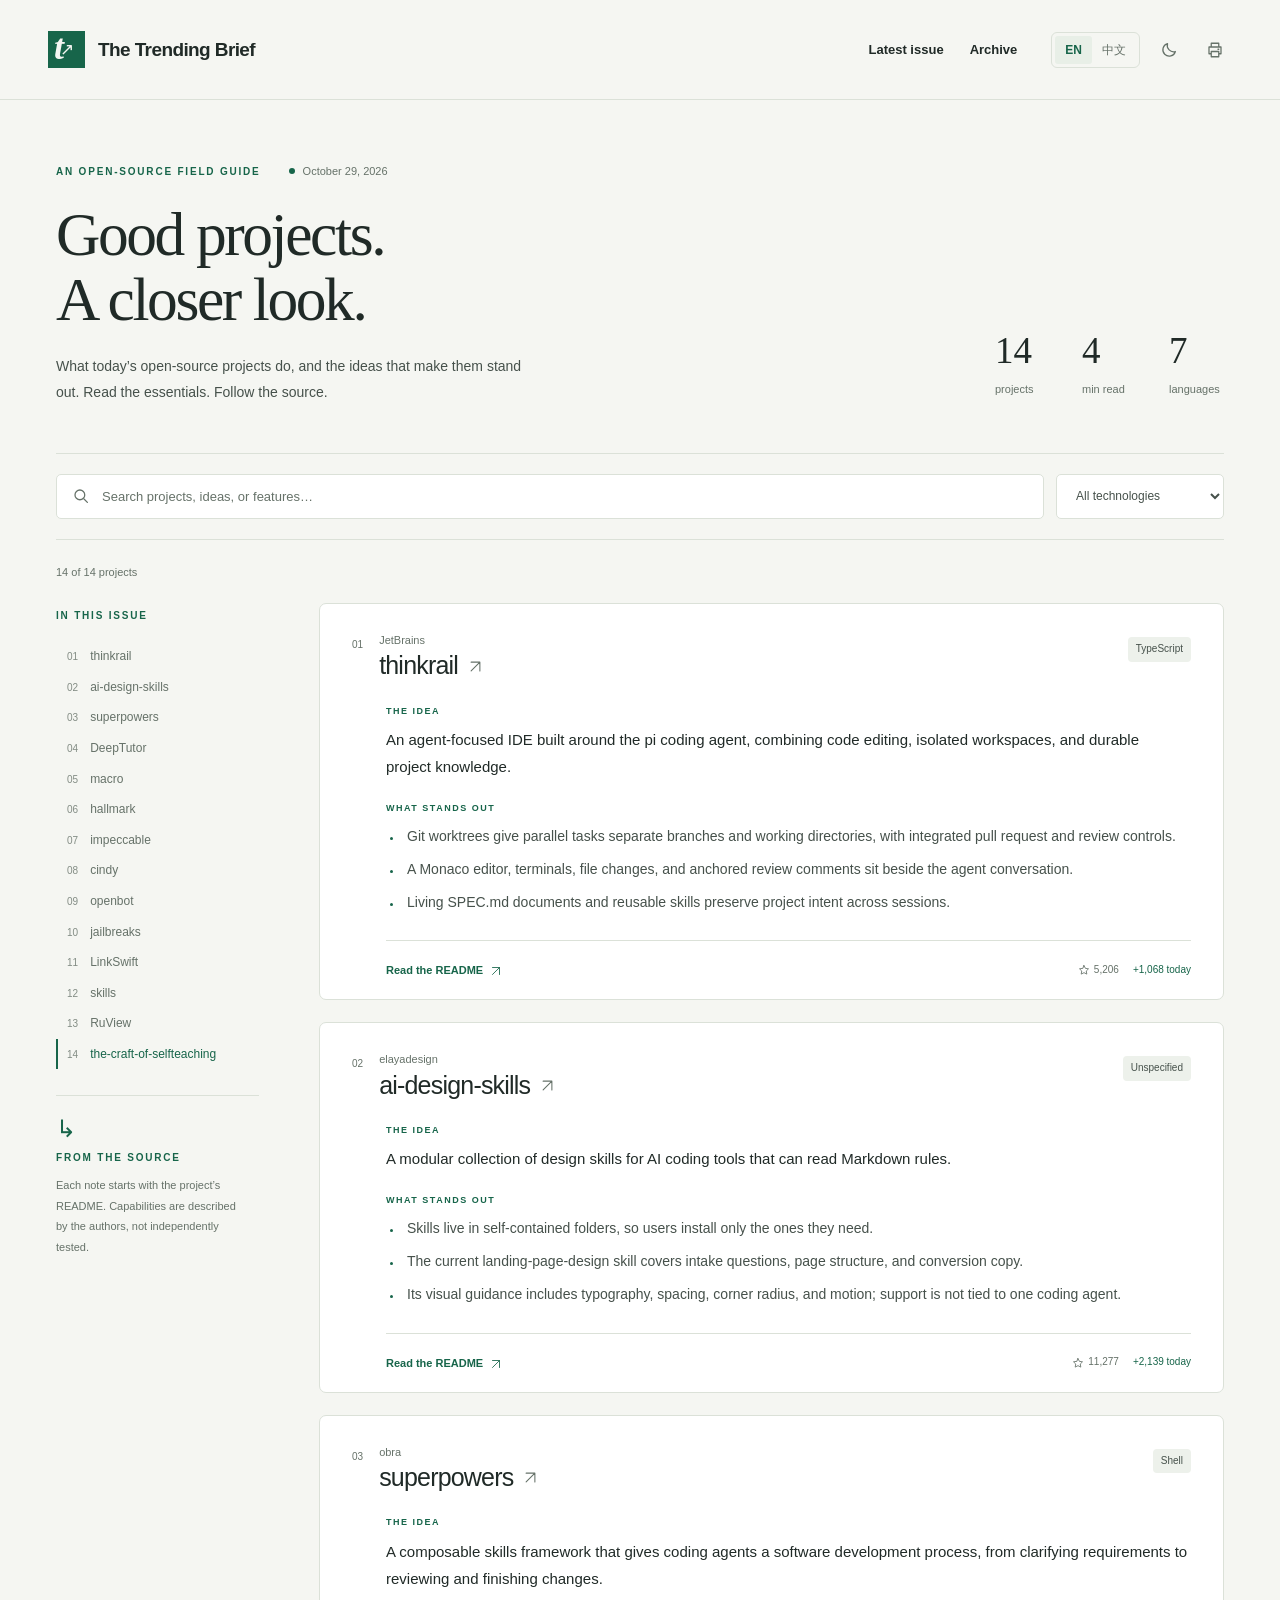
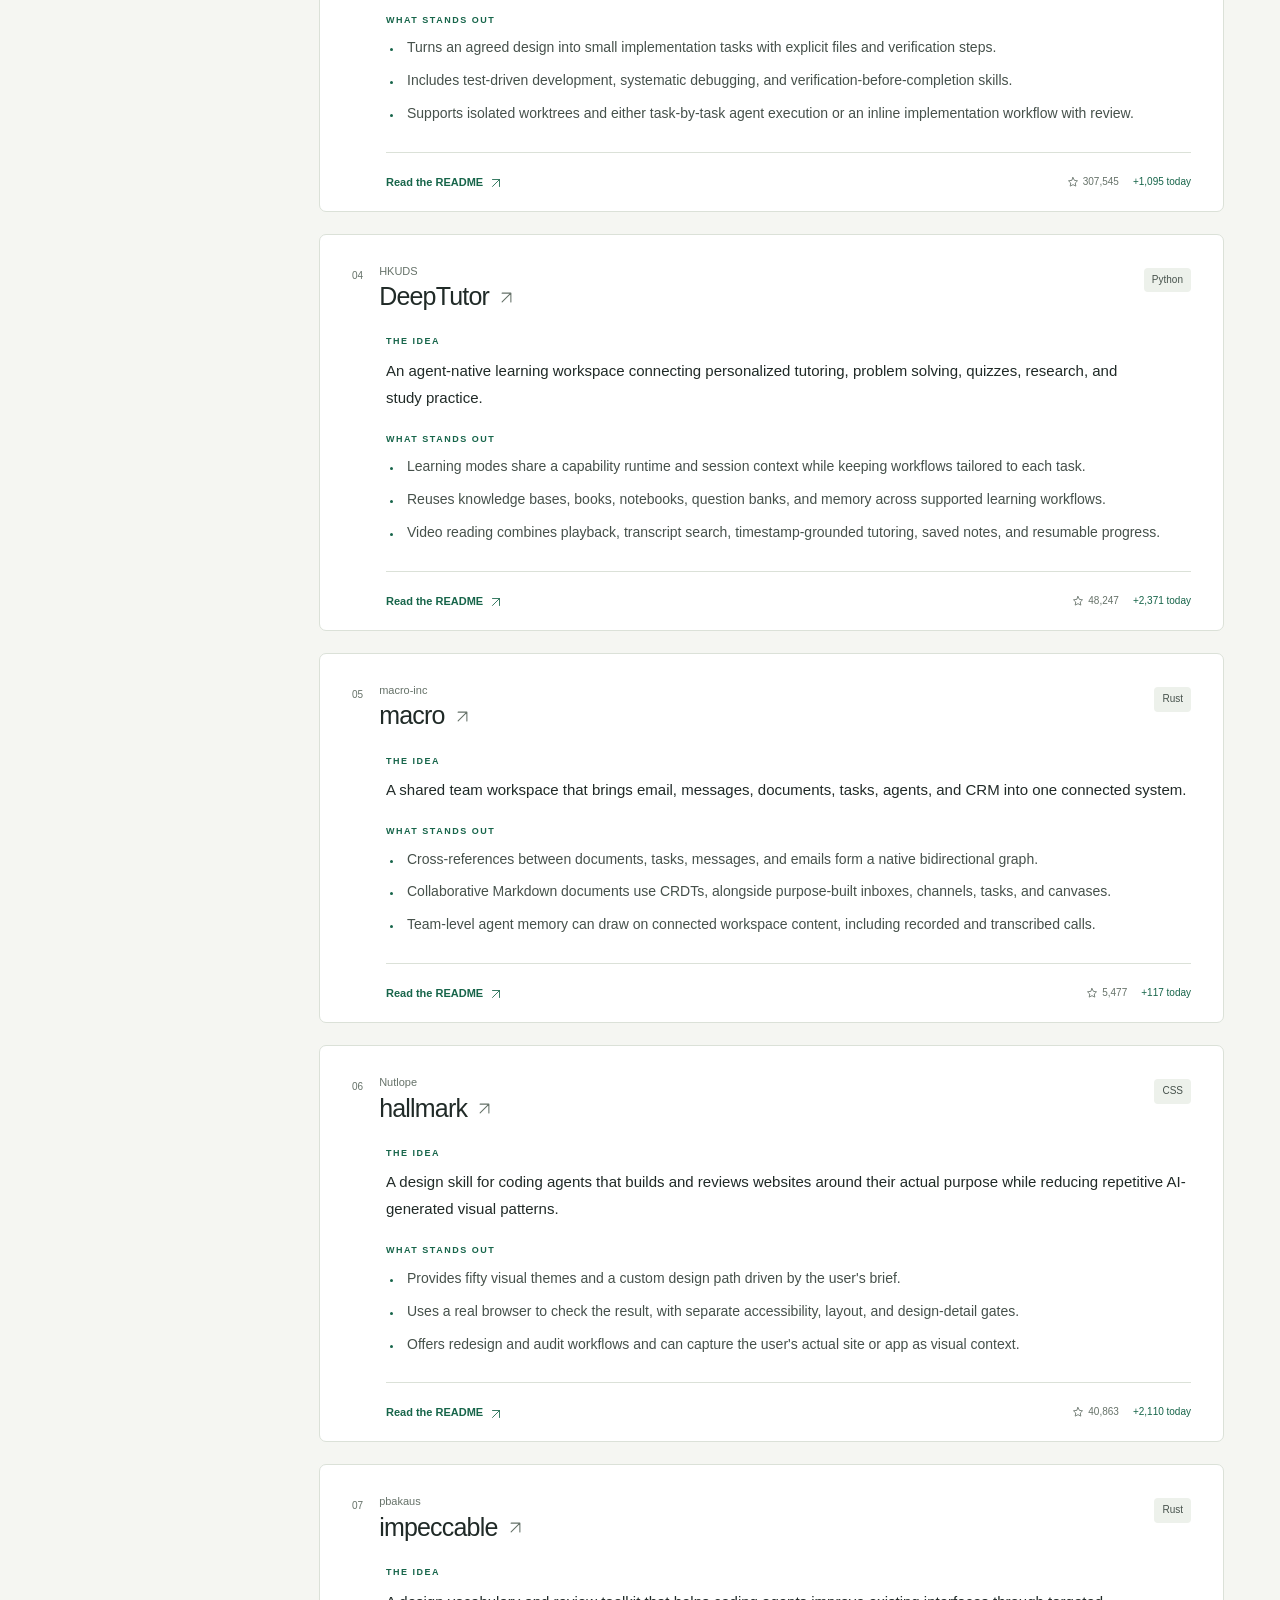
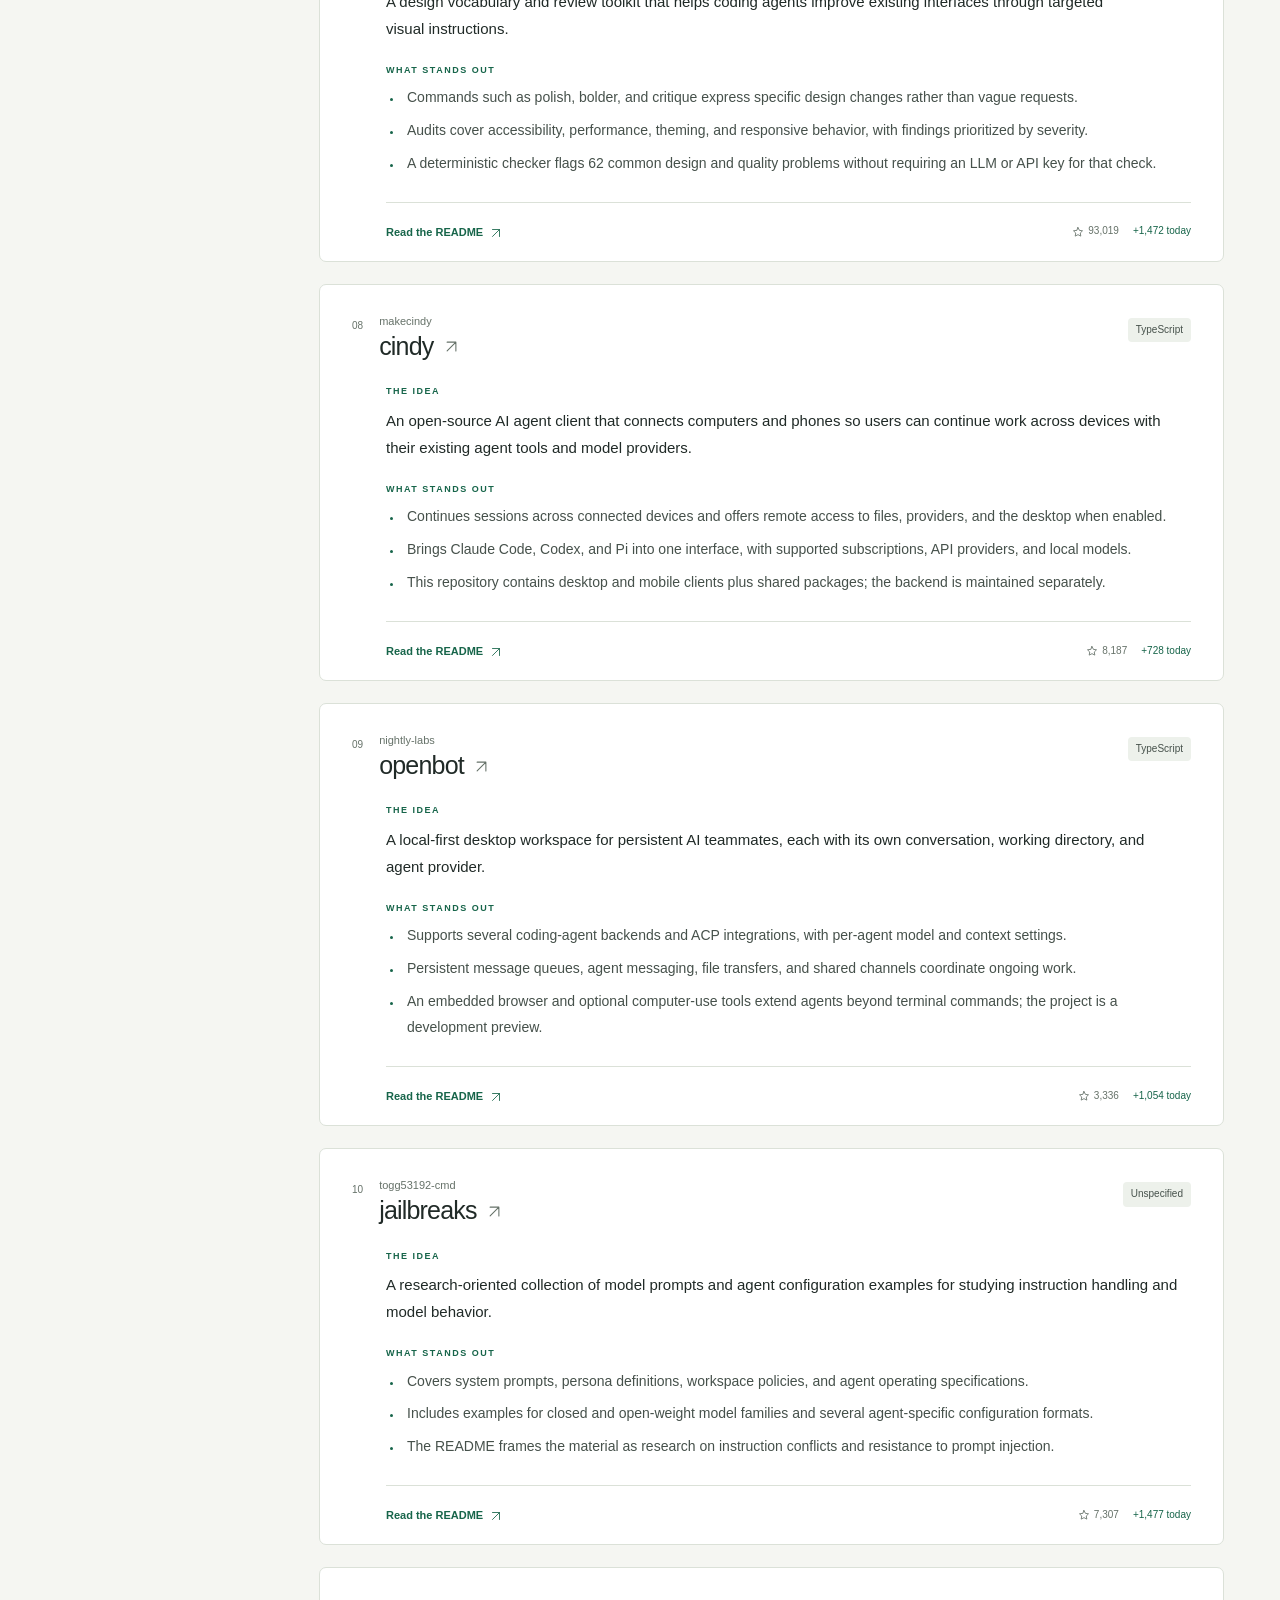
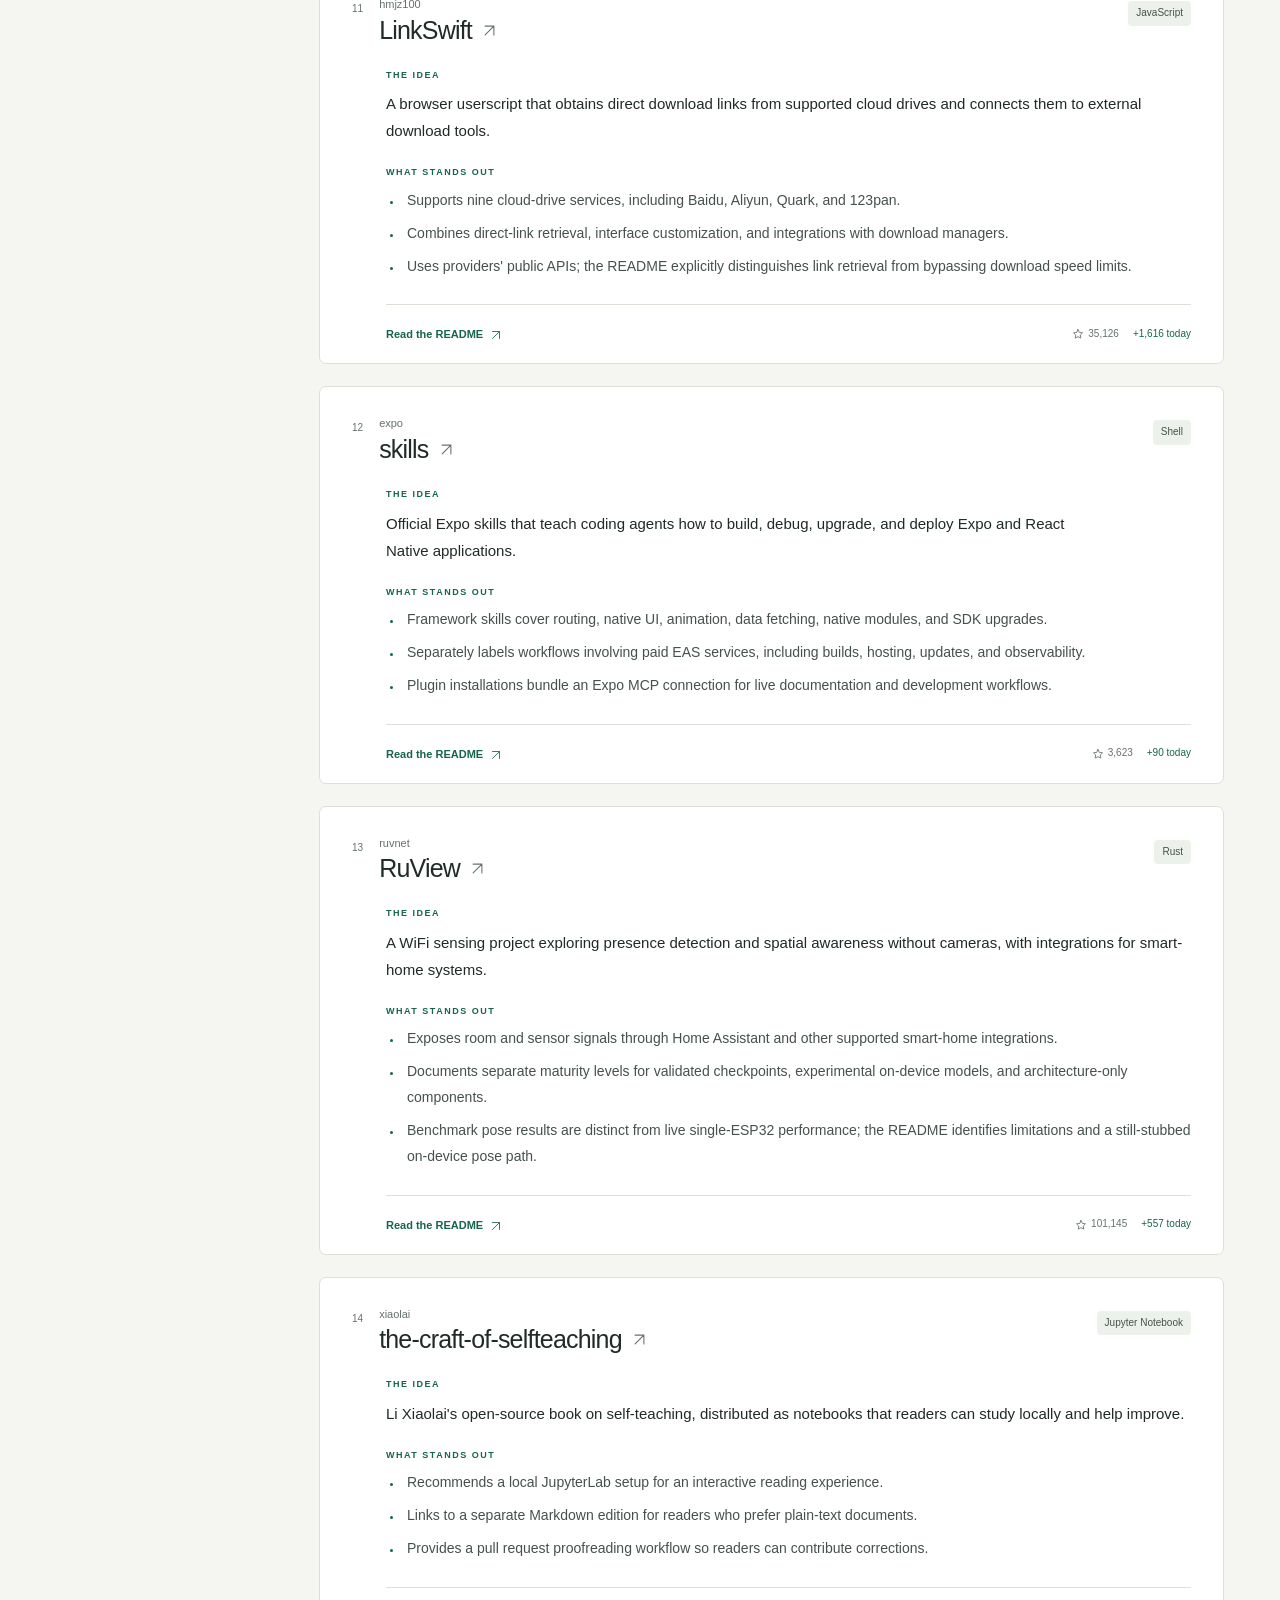
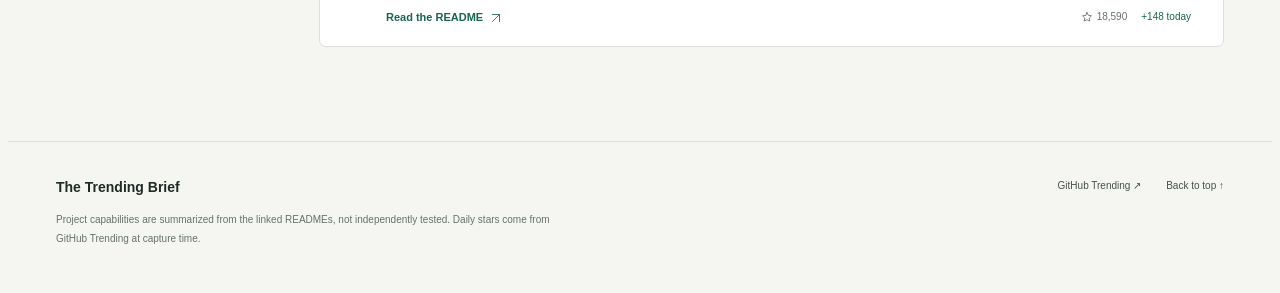
==== commit 49b9513c: "docs: update daily trending digest" ====
--- a/reports/index.html
+++ b/reports/index.html
@@ -309,7 +309,7 @@
     <footer class="project-footer">
       <a class="source-link" href="https://github.com/obra/superpowers/blob/main/README.md" target="_blank"
         rel="noopener noreferrer">Read the README <svg viewBox="0 0 24 24" aria-hidden="true"><path d="M5 19 19 5M5 5h14v14"/></svg></a>
-      <div class="project-metrics"><span><svg viewBox="0 0 24 24" aria-hidden="true"><path d="m12 3 2.8 5.7 6.2.9-4.5 4.4 1.1 6.2L12 17.3l-5.6 2.9 1.1-6.2L3 9.6l6.2-.9Z"/></svg>307,542</span>
+      <div class="project-metrics"><span><svg viewBox="0 0 24 24" aria-hidden="true"><path d="m12 3 2.8 5.7 6.2.9-4.5 4.4 1.1 6.2L12 17.3l-5.6 2.9 1.1-6.2L3 9.6l6.2-.9Z"/></svg>307,545</span>
         <span class="daily-stars">+1,095 today</span></div>
     </footer>
   </div>
@@ -326,7 +326,7 @@
     <footer class="project-footer">
       <a class="source-link" href="https://github.com/HKUDS/DeepTutor/blob/main/README.md" target="_blank"
         rel="noopener noreferrer">Read the README <svg viewBox="0 0 24 24" aria-hidden="true"><path d="M5 19 19 5M5 5h14v14"/></svg></a>
-      <div class="project-metrics"><span><svg viewBox="0 0 24 24" aria-hidden="true"><path d="m12 3 2.8 5.7 6.2.9-4.5 4.4 1.1 6.2L12 17.3l-5.6 2.9 1.1-6.2L3 9.6l6.2-.9Z"/></svg>48,246</span>
+      <div class="project-metrics"><span><svg viewBox="0 0 24 24" aria-hidden="true"><path d="m12 3 2.8 5.7 6.2.9-4.5 4.4 1.1 6.2L12 17.3l-5.6 2.9 1.1-6.2L3 9.6l6.2-.9Z"/></svg>48,247</span>
         <span class="daily-stars">+2,371 today</span></div>
     </footer>
   </div>
@@ -377,7 +377,7 @@
     <footer class="project-footer">
       <a class="source-link" href="https://github.com/pbakaus/impeccable/blob/main/README.md" target="_blank"
         rel="noopener noreferrer">Read the README <svg viewBox="0 0 24 24" aria-hidden="true"><path d="M5 19 19 5M5 5h14v14"/></svg></a>
-      <div class="project-metrics"><span><svg viewBox="0 0 24 24" aria-hidden="true"><path d="m12 3 2.8 5.7 6.2.9-4.5 4.4 1.1 6.2L12 17.3l-5.6 2.9 1.1-6.2L3 9.6l6.2-.9Z"/></svg>93,017</span>
+      <div class="project-metrics"><span><svg viewBox="0 0 24 24" aria-hidden="true"><path d="m12 3 2.8 5.7 6.2.9-4.5 4.4 1.1 6.2L12 17.3l-5.6 2.9 1.1-6.2L3 9.6l6.2-.9Z"/></svg>93,019</span>
         <span class="daily-stars">+1,472 today</span></div>
     </footer>
   </div>
@@ -394,7 +394,7 @@
     <footer class="project-footer">
       <a class="source-link" href="https://github.com/makecindy/cindy/blob/main/README.md" target="_blank"
         rel="noopener noreferrer">Read the README <svg viewBox="0 0 24 24" aria-hidden="true"><path d="M5 19 19 5M5 5h14v14"/></svg></a>
-      <div class="project-metrics"><span><svg viewBox="0 0 24 24" aria-hidden="true"><path d="m12 3 2.8 5.7 6.2.9-4.5 4.4 1.1 6.2L12 17.3l-5.6 2.9 1.1-6.2L3 9.6l6.2-.9Z"/></svg>8,186</span>
+      <div class="project-metrics"><span><svg viewBox="0 0 24 24" aria-hidden="true"><path d="m12 3 2.8 5.7 6.2.9-4.5 4.4 1.1 6.2L12 17.3l-5.6 2.9 1.1-6.2L3 9.6l6.2-.9Z"/></svg>8,187</span>
         <span class="daily-stars">+728 today</span></div>
     </footer>
   </div>
@@ -428,7 +428,7 @@
     <footer class="project-footer">
       <a class="source-link" href="https://github.com/togg53192-cmd/jailbreaks/blob/main/README.md" target="_blank"
         rel="noopener noreferrer">Read the README <svg viewBox="0 0 24 24" aria-hidden="true"><path d="M5 19 19 5M5 5h14v14"/></svg></a>
-      <div class="project-metrics"><span><svg viewBox="0 0 24 24" aria-hidden="true"><path d="m12 3 2.8 5.7 6.2.9-4.5 4.4 1.1 6.2L12 17.3l-5.6 2.9 1.1-6.2L3 9.6l6.2-.9Z"/></svg>7,303</span>
+      <div class="project-metrics"><span><svg viewBox="0 0 24 24" aria-hidden="true"><path d="m12 3 2.8 5.7 6.2.9-4.5 4.4 1.1 6.2L12 17.3l-5.6 2.9 1.1-6.2L3 9.6l6.2-.9Z"/></svg>7,307</span>
         <span class="daily-stars">+1,477 today</span></div>
     </footer>
   </div>
@@ -445,7 +445,7 @@
     <footer class="project-footer">
       <a class="source-link" href="https://github.com/hmjz100/LinkSwift/blob/dev/README.md" target="_blank"
         rel="noopener noreferrer">Read the README <svg viewBox="0 0 24 24" aria-hidden="true"><path d="M5 19 19 5M5 5h14v14"/></svg></a>
-      <div class="project-metrics"><span><svg viewBox="0 0 24 24" aria-hidden="true"><path d="m12 3 2.8 5.7 6.2.9-4.5 4.4 1.1 6.2L12 17.3l-5.6 2.9 1.1-6.2L3 9.6l6.2-.9Z"/></svg>35,124</span>
+      <div class="project-metrics"><span><svg viewBox="0 0 24 24" aria-hidden="true"><path d="m12 3 2.8 5.7 6.2.9-4.5 4.4 1.1 6.2L12 17.3l-5.6 2.9 1.1-6.2L3 9.6l6.2-.9Z"/></svg>35,126</span>
         <span class="daily-stars">+1,616 today</span></div>
     </footer>
   </div>
@@ -496,7 +496,7 @@
     <footer class="project-footer">
       <a class="source-link" href="https://github.com/xiaolai/the-craft-of-selfteaching/blob/master/README.md" target="_blank"
         rel="noopener noreferrer">Read the README <svg viewBox="0 0 24 24" aria-hidden="true"><path d="M5 19 19 5M5 5h14v14"/></svg></a>
-      <div class="project-metrics"><span><svg viewBox="0 0 24 24" aria-hidden="true"><path d="m12 3 2.8 5.7 6.2.9-4.5 4.4 1.1 6.2L12 17.3l-5.6 2.9 1.1-6.2L3 9.6l6.2-.9Z"/></svg>18,588</span>
+      <div class="project-metrics"><span><svg viewBox="0 0 24 24" aria-hidden="true"><path d="m12 3 2.8 5.7 6.2.9-4.5 4.4 1.1 6.2L12 17.3l-5.6 2.9 1.1-6.2L3 9.6l6.2-.9Z"/></svg>18,590</span>
         <span class="daily-stars">+148 today</span></div>
     </footer>
   </div>
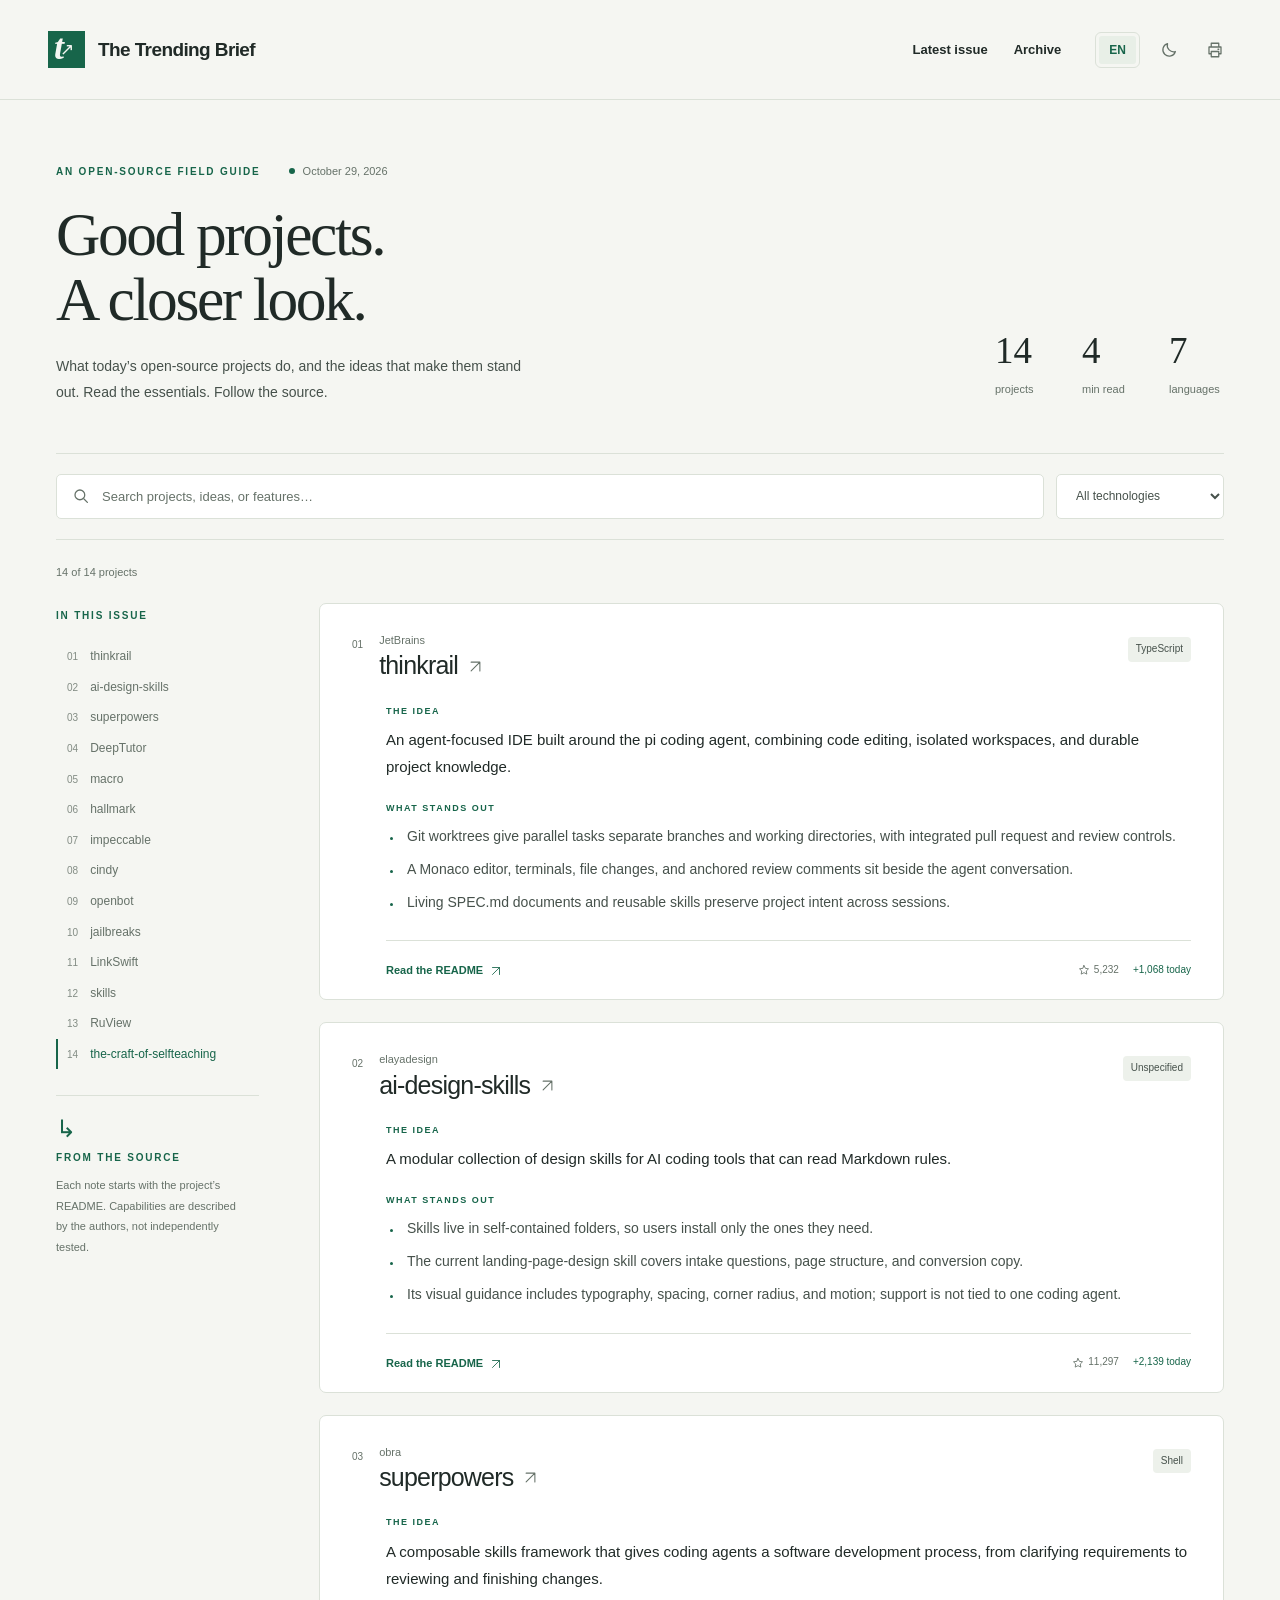
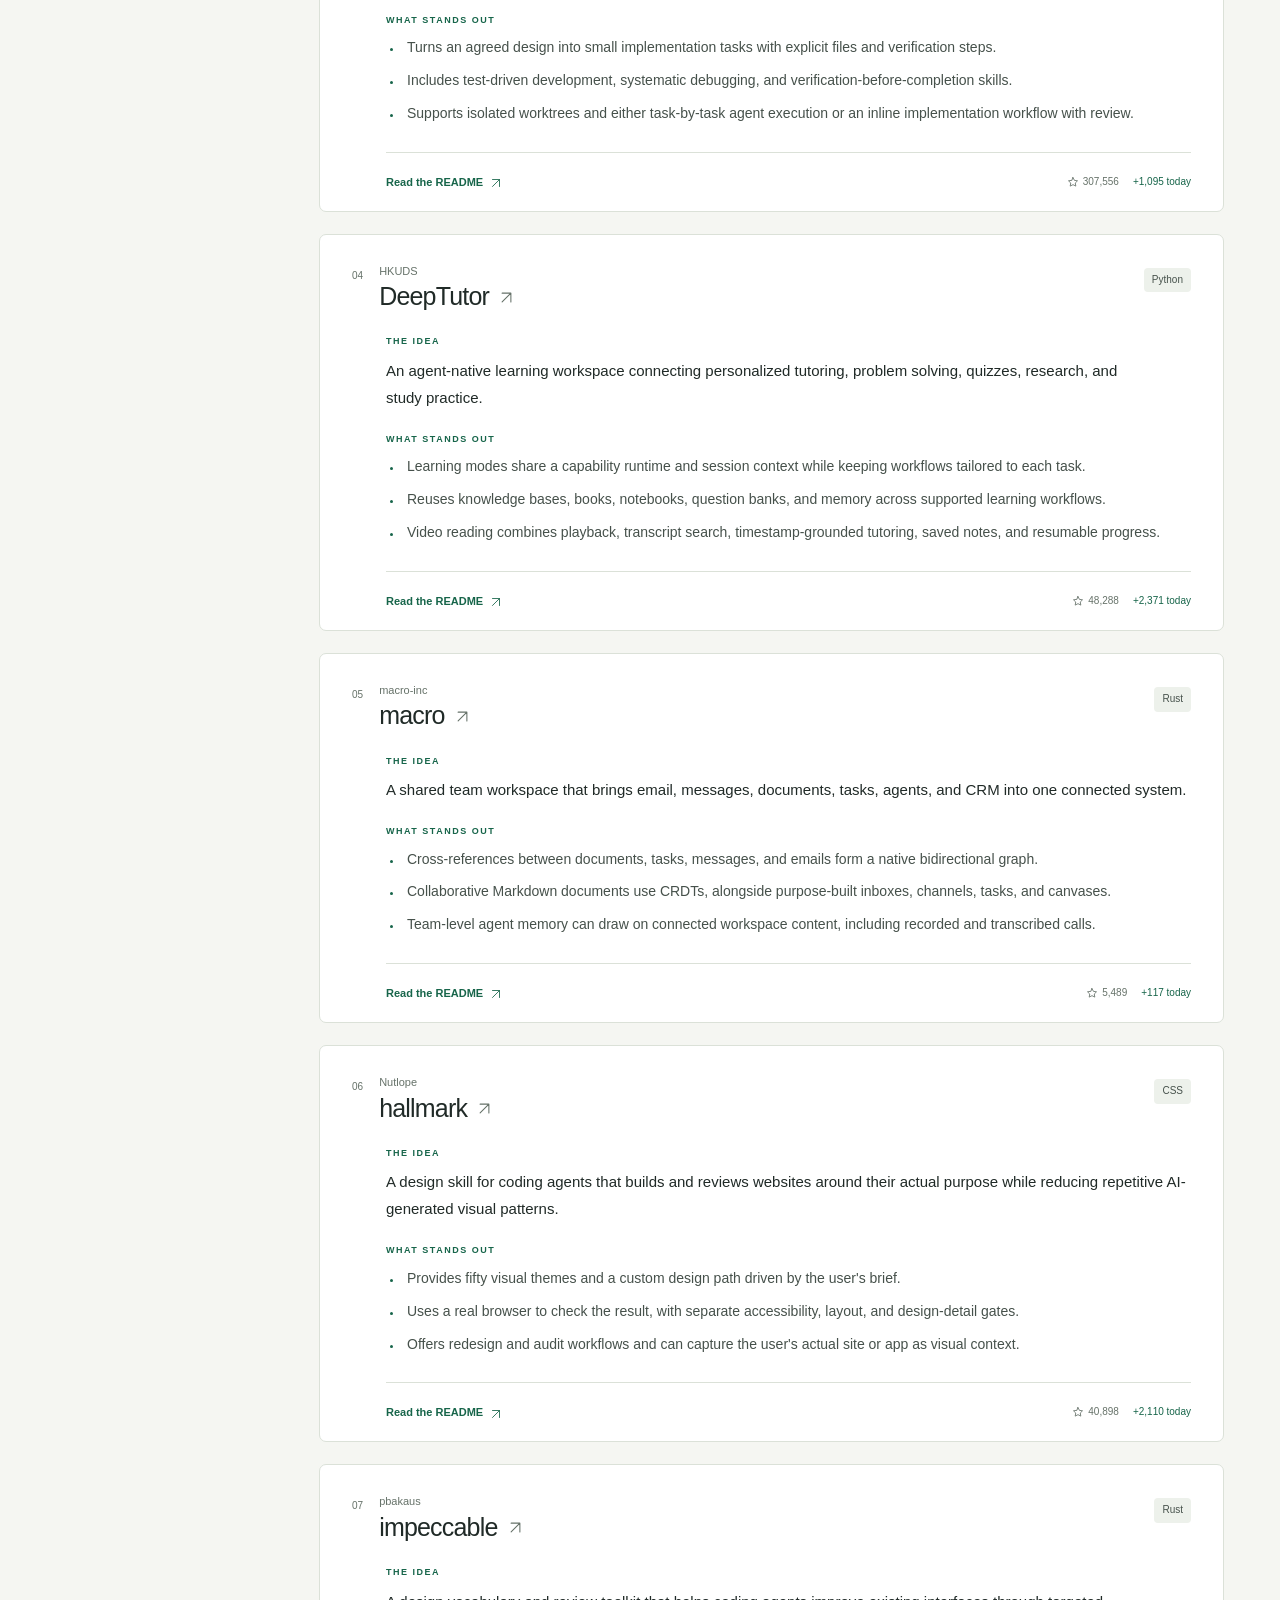
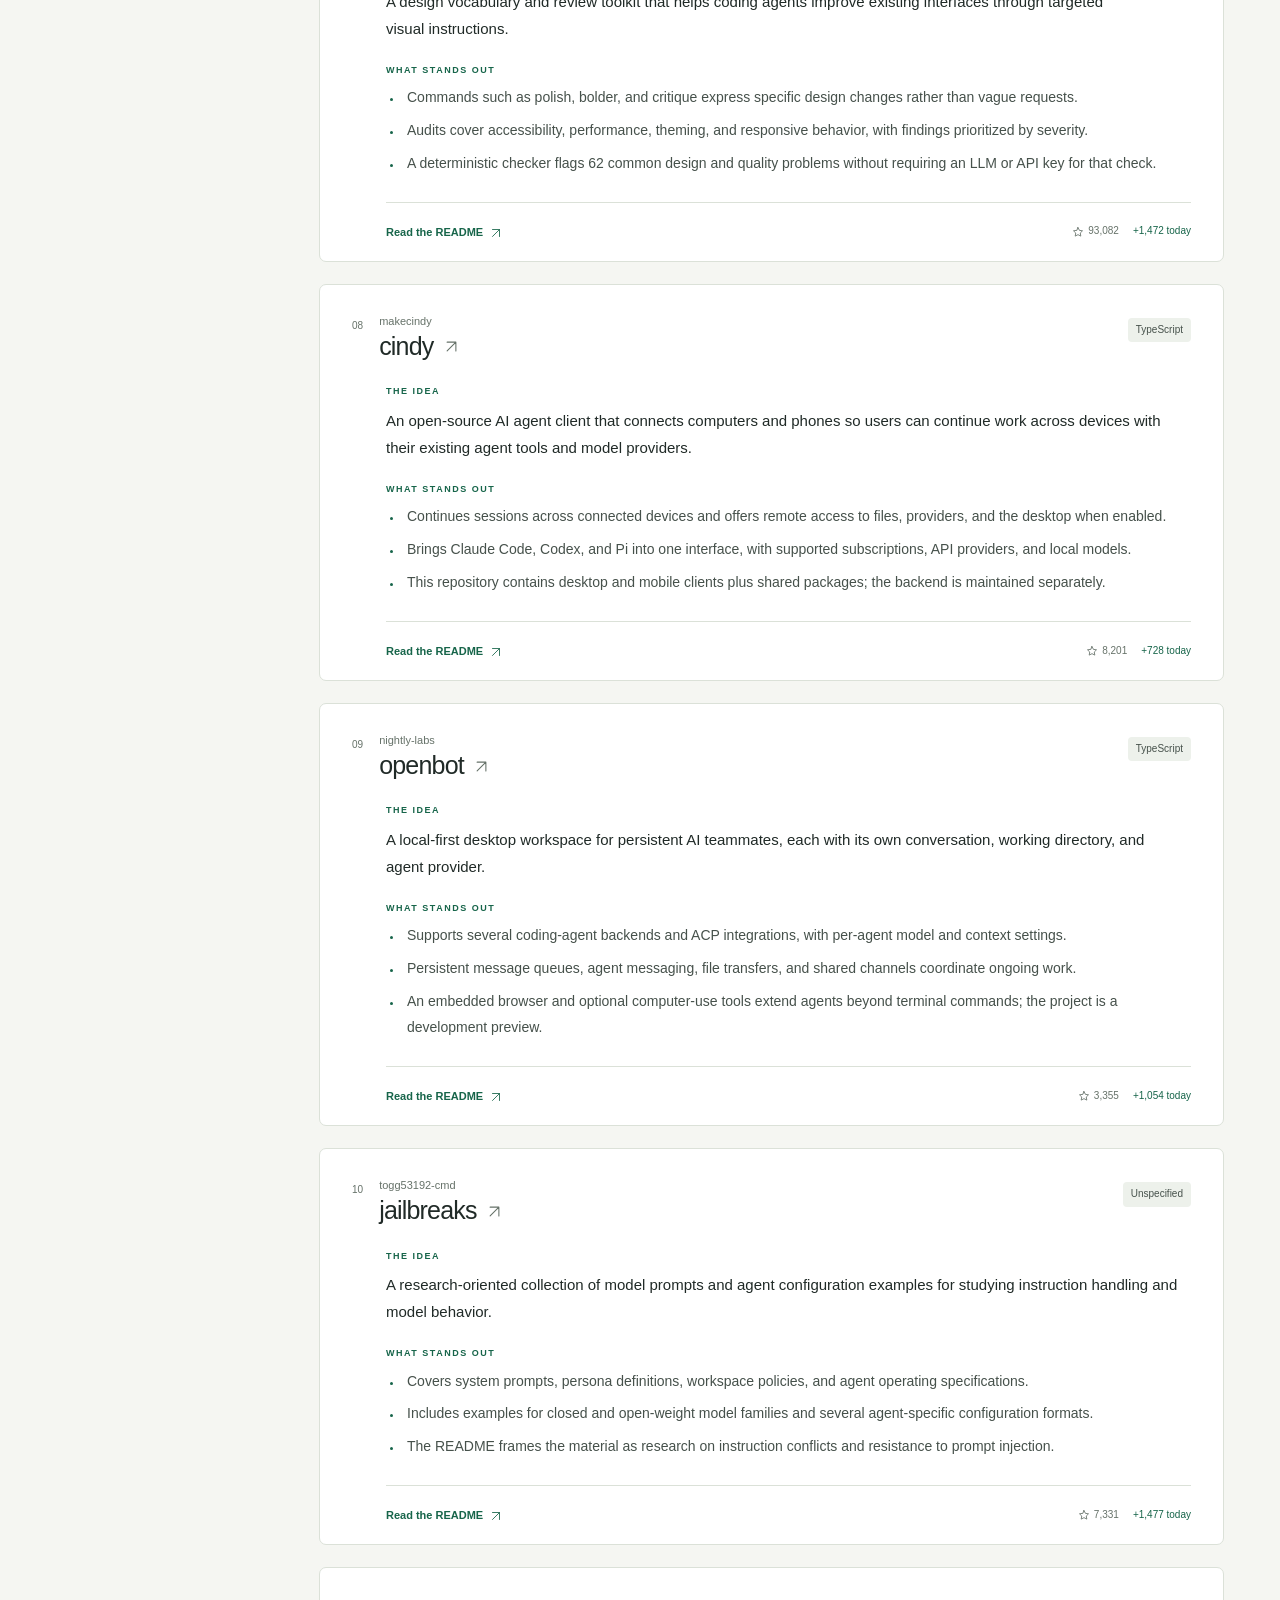
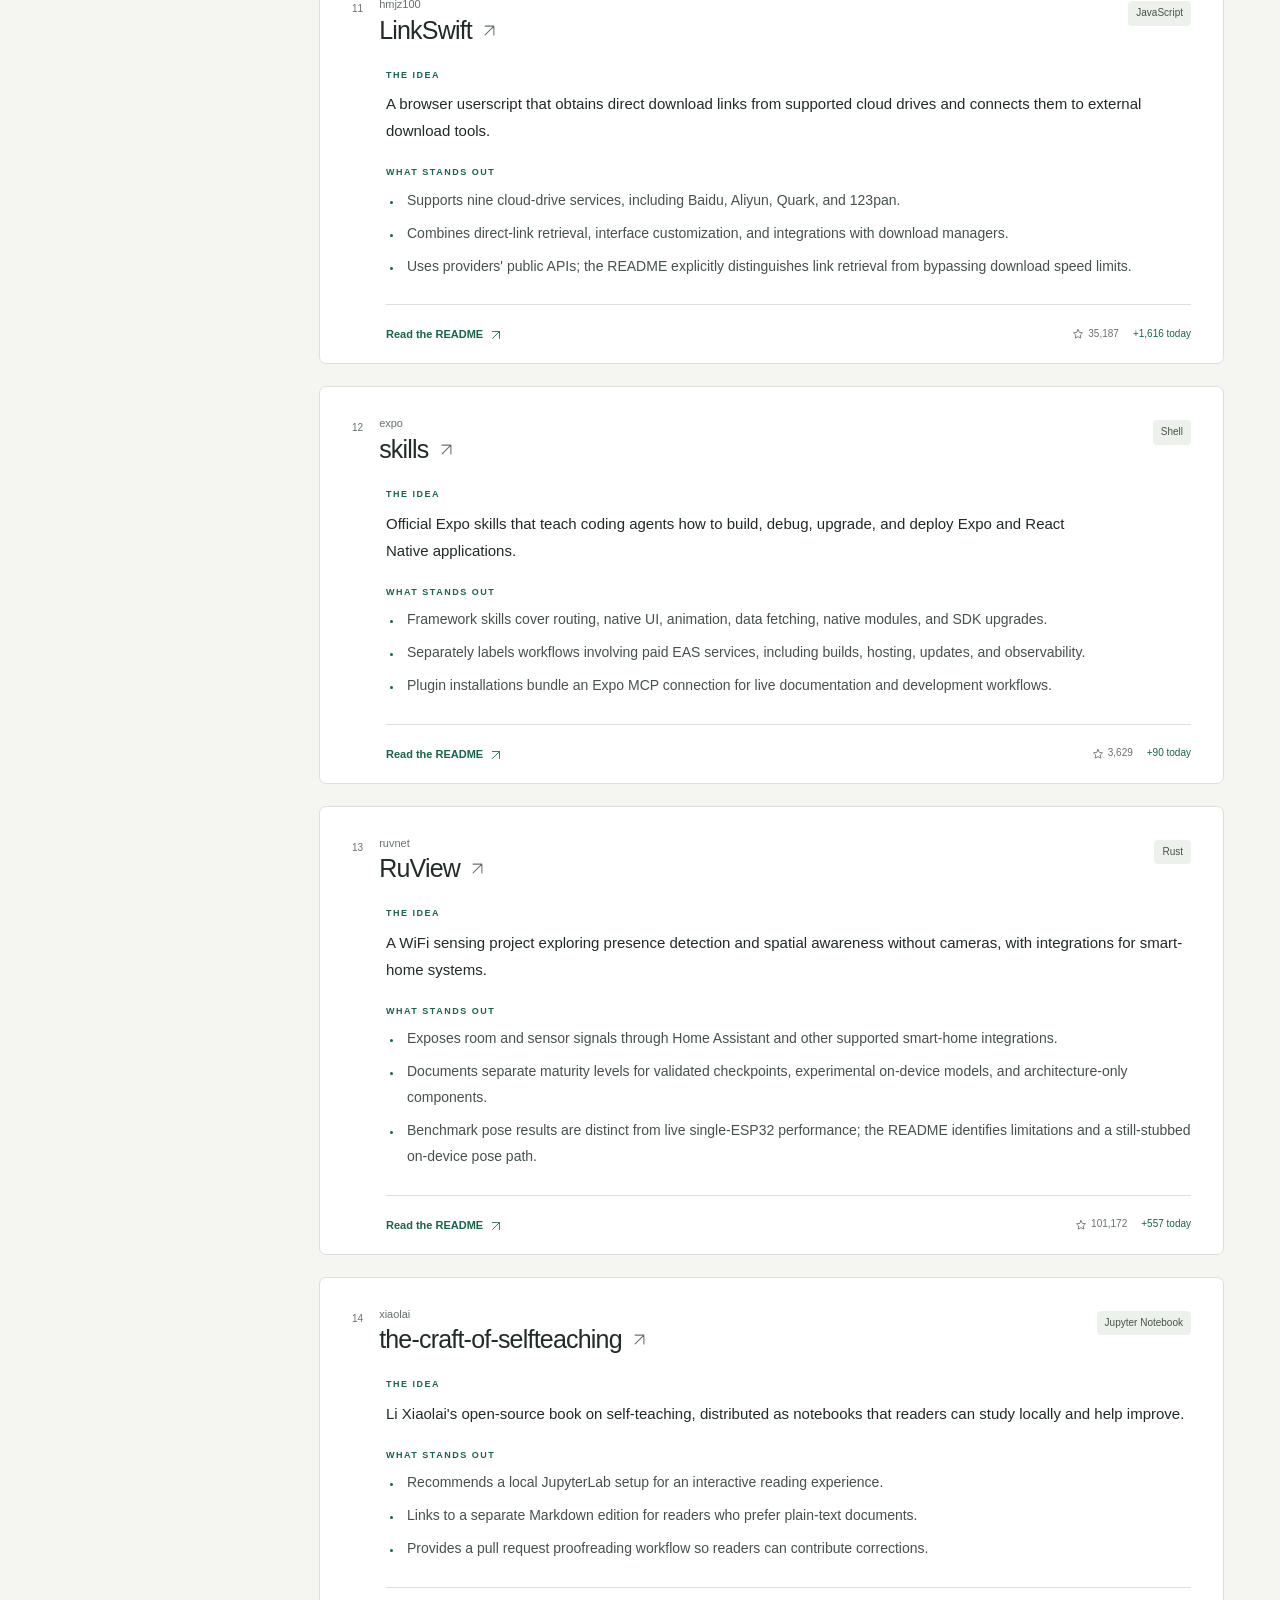
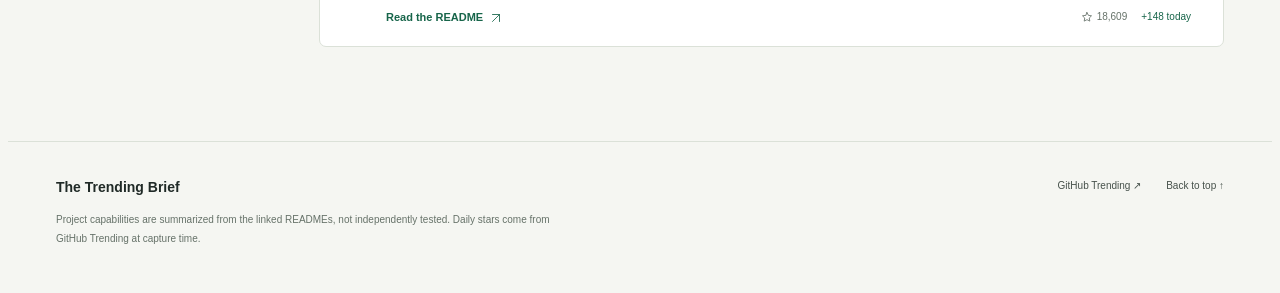
==== commit 1348299b: "feat: add responsive Gradio workspace and single-language reports" ====
--- a/reports/index.html
+++ b/reports/index.html
@@ -230,7 +230,7 @@
     <a class="wordmark" href="index.html"><span class="brand-mark" aria-hidden="true">t<span>↗</span></span>The Trending Brief</a>
     <div class="header-actions">
       <nav class="primary-nav" aria-label="Main"><a href="index.html">Latest issue</a><a href="archive.html">Archive</a></nav>
-      <nav class="locale-switch" aria-label="Language"><a href="index.html" lang="en" hreflang="en" aria-current="page">EN</a><a href="index.zh-CN.html" lang="zh-CN" hreflang="zh-CN">中文</a></nav>
+      <nav class="locale-switch" aria-label="Language"><a href="index.html" lang="en" aria-current="page">EN</a></nav>
       <button id="theme" class="icon-button" aria-label="Toggle dark mode" title="Toggle dark mode" aria-pressed="false"><svg viewBox="0 0 24 24" aria-hidden="true"><path d="M20.5 14A8.5 8.5 0 0 1 10 3.5 8.5 8.5 0 1 0 20.5 14Z"/></svg></button>
       <button id="print" class="icon-button" aria-label="Print / Save PDF" title="Print / Save PDF"><svg viewBox="0 0 24 24" aria-hidden="true"><path d="M7 8V3h10v5M7 17H4V8h16v9h-3M7 14h10v7H7Z"/><path d="M16 11h1"/></svg></button>
     </div>
@@ -241,7 +241,7 @@
         <h1 id="page-heading">Good projects.<br>A closer look.</h1><p class="hero-intro">What today’s open-source projects do, and the ideas that make them stand out. Read the essentials. Follow the source.</p></div>
       <div class="issue-stats"><div><strong>14</strong><span>projects</span></div><div><strong>4</strong><span>min read</span></div><div><strong>7</strong><span>languages</span></div></div>
     </section>
-    
+
 <section class="reading-tools" aria-label="Search this issue">
   <label class="search-field"><svg viewBox="0 0 24 24" aria-hidden="true">
     <circle cx="10.5" cy="10.5" r="6.5"/><path d="m16 16 4.5 4.5"/></svg>
@@ -275,7 +275,7 @@
     <footer class="project-footer">
       <a class="source-link" href="https://github.com/JetBrains/thinkrail/blob/main/README.md" target="_blank"
         rel="noopener noreferrer">Read the README <svg viewBox="0 0 24 24" aria-hidden="true"><path d="M5 19 19 5M5 5h14v14"/></svg></a>
-      <div class="project-metrics"><span><svg viewBox="0 0 24 24" aria-hidden="true"><path d="m12 3 2.8 5.7 6.2.9-4.5 4.4 1.1 6.2L12 17.3l-5.6 2.9 1.1-6.2L3 9.6l6.2-.9Z"/></svg>5,206</span>
+      <div class="project-metrics"><span><svg viewBox="0 0 24 24" aria-hidden="true"><path d="m12 3 2.8 5.7 6.2.9-4.5 4.4 1.1 6.2L12 17.3l-5.6 2.9 1.1-6.2L3 9.6l6.2-.9Z"/></svg>5,232</span>
         <span class="daily-stars">+1,068 today</span></div>
     </footer>
   </div>
@@ -292,7 +292,7 @@
     <footer class="project-footer">
       <a class="source-link" href="https://github.com/elayadesign/ai-design-skills/blob/main/README.md" target="_blank"
         rel="noopener noreferrer">Read the README <svg viewBox="0 0 24 24" aria-hidden="true"><path d="M5 19 19 5M5 5h14v14"/></svg></a>
-      <div class="project-metrics"><span><svg viewBox="0 0 24 24" aria-hidden="true"><path d="m12 3 2.8 5.7 6.2.9-4.5 4.4 1.1 6.2L12 17.3l-5.6 2.9 1.1-6.2L3 9.6l6.2-.9Z"/></svg>11,277</span>
+      <div class="project-metrics"><span><svg viewBox="0 0 24 24" aria-hidden="true"><path d="m12 3 2.8 5.7 6.2.9-4.5 4.4 1.1 6.2L12 17.3l-5.6 2.9 1.1-6.2L3 9.6l6.2-.9Z"/></svg>11,297</span>
         <span class="daily-stars">+2,139 today</span></div>
     </footer>
   </div>
@@ -309,7 +309,7 @@
     <footer class="project-footer">
       <a class="source-link" href="https://github.com/obra/superpowers/blob/main/README.md" target="_blank"
         rel="noopener noreferrer">Read the README <svg viewBox="0 0 24 24" aria-hidden="true"><path d="M5 19 19 5M5 5h14v14"/></svg></a>
-      <div class="project-metrics"><span><svg viewBox="0 0 24 24" aria-hidden="true"><path d="m12 3 2.8 5.7 6.2.9-4.5 4.4 1.1 6.2L12 17.3l-5.6 2.9 1.1-6.2L3 9.6l6.2-.9Z"/></svg>307,545</span>
+      <div class="project-metrics"><span><svg viewBox="0 0 24 24" aria-hidden="true"><path d="m12 3 2.8 5.7 6.2.9-4.5 4.4 1.1 6.2L12 17.3l-5.6 2.9 1.1-6.2L3 9.6l6.2-.9Z"/></svg>307,556</span>
         <span class="daily-stars">+1,095 today</span></div>
     </footer>
   </div>
@@ -326,7 +326,7 @@
     <footer class="project-footer">
       <a class="source-link" href="https://github.com/HKUDS/DeepTutor/blob/main/README.md" target="_blank"
         rel="noopener noreferrer">Read the README <svg viewBox="0 0 24 24" aria-hidden="true"><path d="M5 19 19 5M5 5h14v14"/></svg></a>
-      <div class="project-metrics"><span><svg viewBox="0 0 24 24" aria-hidden="true"><path d="m12 3 2.8 5.7 6.2.9-4.5 4.4 1.1 6.2L12 17.3l-5.6 2.9 1.1-6.2L3 9.6l6.2-.9Z"/></svg>48,247</span>
+      <div class="project-metrics"><span><svg viewBox="0 0 24 24" aria-hidden="true"><path d="m12 3 2.8 5.7 6.2.9-4.5 4.4 1.1 6.2L12 17.3l-5.6 2.9 1.1-6.2L3 9.6l6.2-.9Z"/></svg>48,288</span>
         <span class="daily-stars">+2,371 today</span></div>
     </footer>
   </div>
@@ -343,7 +343,7 @@
     <footer class="project-footer">
       <a class="source-link" href="https://github.com/macro-inc/macro/blob/main/README.md" target="_blank"
         rel="noopener noreferrer">Read the README <svg viewBox="0 0 24 24" aria-hidden="true"><path d="M5 19 19 5M5 5h14v14"/></svg></a>
-      <div class="project-metrics"><span><svg viewBox="0 0 24 24" aria-hidden="true"><path d="m12 3 2.8 5.7 6.2.9-4.5 4.4 1.1 6.2L12 17.3l-5.6 2.9 1.1-6.2L3 9.6l6.2-.9Z"/></svg>5,477</span>
+      <div class="project-metrics"><span><svg viewBox="0 0 24 24" aria-hidden="true"><path d="m12 3 2.8 5.7 6.2.9-4.5 4.4 1.1 6.2L12 17.3l-5.6 2.9 1.1-6.2L3 9.6l6.2-.9Z"/></svg>5,489</span>
         <span class="daily-stars">+117 today</span></div>
     </footer>
   </div>
@@ -360,7 +360,7 @@
     <footer class="project-footer">
       <a class="source-link" href="https://github.com/Nutlope/hallmark/blob/main/README.md" target="_blank"
         rel="noopener noreferrer">Read the README <svg viewBox="0 0 24 24" aria-hidden="true"><path d="M5 19 19 5M5 5h14v14"/></svg></a>
-      <div class="project-metrics"><span><svg viewBox="0 0 24 24" aria-hidden="true"><path d="m12 3 2.8 5.7 6.2.9-4.5 4.4 1.1 6.2L12 17.3l-5.6 2.9 1.1-6.2L3 9.6l6.2-.9Z"/></svg>40,863</span>
+      <div class="project-metrics"><span><svg viewBox="0 0 24 24" aria-hidden="true"><path d="m12 3 2.8 5.7 6.2.9-4.5 4.4 1.1 6.2L12 17.3l-5.6 2.9 1.1-6.2L3 9.6l6.2-.9Z"/></svg>40,898</span>
         <span class="daily-stars">+2,110 today</span></div>
     </footer>
   </div>
@@ -377,7 +377,7 @@
     <footer class="project-footer">
       <a class="source-link" href="https://github.com/pbakaus/impeccable/blob/main/README.md" target="_blank"
         rel="noopener noreferrer">Read the README <svg viewBox="0 0 24 24" aria-hidden="true"><path d="M5 19 19 5M5 5h14v14"/></svg></a>
-      <div class="project-metrics"><span><svg viewBox="0 0 24 24" aria-hidden="true"><path d="m12 3 2.8 5.7 6.2.9-4.5 4.4 1.1 6.2L12 17.3l-5.6 2.9 1.1-6.2L3 9.6l6.2-.9Z"/></svg>93,019</span>
+      <div class="project-metrics"><span><svg viewBox="0 0 24 24" aria-hidden="true"><path d="m12 3 2.8 5.7 6.2.9-4.5 4.4 1.1 6.2L12 17.3l-5.6 2.9 1.1-6.2L3 9.6l6.2-.9Z"/></svg>93,082</span>
         <span class="daily-stars">+1,472 today</span></div>
     </footer>
   </div>
@@ -394,7 +394,7 @@
     <footer class="project-footer">
       <a class="source-link" href="https://github.com/makecindy/cindy/blob/main/README.md" target="_blank"
         rel="noopener noreferrer">Read the README <svg viewBox="0 0 24 24" aria-hidden="true"><path d="M5 19 19 5M5 5h14v14"/></svg></a>
-      <div class="project-metrics"><span><svg viewBox="0 0 24 24" aria-hidden="true"><path d="m12 3 2.8 5.7 6.2.9-4.5 4.4 1.1 6.2L12 17.3l-5.6 2.9 1.1-6.2L3 9.6l6.2-.9Z"/></svg>8,187</span>
+      <div class="project-metrics"><span><svg viewBox="0 0 24 24" aria-hidden="true"><path d="m12 3 2.8 5.7 6.2.9-4.5 4.4 1.1 6.2L12 17.3l-5.6 2.9 1.1-6.2L3 9.6l6.2-.9Z"/></svg>8,201</span>
         <span class="daily-stars">+728 today</span></div>
     </footer>
   </div>
@@ -411,7 +411,7 @@
     <footer class="project-footer">
       <a class="source-link" href="https://github.com/nightly-labs/openbot/blob/main/README.md" target="_blank"
         rel="noopener noreferrer">Read the README <svg viewBox="0 0 24 24" aria-hidden="true"><path d="M5 19 19 5M5 5h14v14"/></svg></a>
-      <div class="project-metrics"><span><svg viewBox="0 0 24 24" aria-hidden="true"><path d="m12 3 2.8 5.7 6.2.9-4.5 4.4 1.1 6.2L12 17.3l-5.6 2.9 1.1-6.2L3 9.6l6.2-.9Z"/></svg>3,336</span>
+      <div class="project-metrics"><span><svg viewBox="0 0 24 24" aria-hidden="true"><path d="m12 3 2.8 5.7 6.2.9-4.5 4.4 1.1 6.2L12 17.3l-5.6 2.9 1.1-6.2L3 9.6l6.2-.9Z"/></svg>3,355</span>
         <span class="daily-stars">+1,054 today</span></div>
     </footer>
   </div>
@@ -428,7 +428,7 @@
     <footer class="project-footer">
       <a class="source-link" href="https://github.com/togg53192-cmd/jailbreaks/blob/main/README.md" target="_blank"
         rel="noopener noreferrer">Read the README <svg viewBox="0 0 24 24" aria-hidden="true"><path d="M5 19 19 5M5 5h14v14"/></svg></a>
-      <div class="project-metrics"><span><svg viewBox="0 0 24 24" aria-hidden="true"><path d="m12 3 2.8 5.7 6.2.9-4.5 4.4 1.1 6.2L12 17.3l-5.6 2.9 1.1-6.2L3 9.6l6.2-.9Z"/></svg>7,307</span>
+      <div class="project-metrics"><span><svg viewBox="0 0 24 24" aria-hidden="true"><path d="m12 3 2.8 5.7 6.2.9-4.5 4.4 1.1 6.2L12 17.3l-5.6 2.9 1.1-6.2L3 9.6l6.2-.9Z"/></svg>7,331</span>
         <span class="daily-stars">+1,477 today</span></div>
     </footer>
   </div>
@@ -445,7 +445,7 @@
     <footer class="project-footer">
       <a class="source-link" href="https://github.com/hmjz100/LinkSwift/blob/dev/README.md" target="_blank"
         rel="noopener noreferrer">Read the README <svg viewBox="0 0 24 24" aria-hidden="true"><path d="M5 19 19 5M5 5h14v14"/></svg></a>
-      <div class="project-metrics"><span><svg viewBox="0 0 24 24" aria-hidden="true"><path d="m12 3 2.8 5.7 6.2.9-4.5 4.4 1.1 6.2L12 17.3l-5.6 2.9 1.1-6.2L3 9.6l6.2-.9Z"/></svg>35,126</span>
+      <div class="project-metrics"><span><svg viewBox="0 0 24 24" aria-hidden="true"><path d="m12 3 2.8 5.7 6.2.9-4.5 4.4 1.1 6.2L12 17.3l-5.6 2.9 1.1-6.2L3 9.6l6.2-.9Z"/></svg>35,187</span>
         <span class="daily-stars">+1,616 today</span></div>
     </footer>
   </div>
@@ -462,7 +462,7 @@
     <footer class="project-footer">
       <a class="source-link" href="https://github.com/expo/skills/blob/main/README.md" target="_blank"
         rel="noopener noreferrer">Read the README <svg viewBox="0 0 24 24" aria-hidden="true"><path d="M5 19 19 5M5 5h14v14"/></svg></a>
-      <div class="project-metrics"><span><svg viewBox="0 0 24 24" aria-hidden="true"><path d="m12 3 2.8 5.7 6.2.9-4.5 4.4 1.1 6.2L12 17.3l-5.6 2.9 1.1-6.2L3 9.6l6.2-.9Z"/></svg>3,623</span>
+      <div class="project-metrics"><span><svg viewBox="0 0 24 24" aria-hidden="true"><path d="m12 3 2.8 5.7 6.2.9-4.5 4.4 1.1 6.2L12 17.3l-5.6 2.9 1.1-6.2L3 9.6l6.2-.9Z"/></svg>3,629</span>
         <span class="daily-stars">+90 today</span></div>
     </footer>
   </div>
@@ -479,7 +479,7 @@
     <footer class="project-footer">
       <a class="source-link" href="https://github.com/ruvnet/RuView/blob/main/README.md" target="_blank"
         rel="noopener noreferrer">Read the README <svg viewBox="0 0 24 24" aria-hidden="true"><path d="M5 19 19 5M5 5h14v14"/></svg></a>
-      <div class="project-metrics"><span><svg viewBox="0 0 24 24" aria-hidden="true"><path d="m12 3 2.8 5.7 6.2.9-4.5 4.4 1.1 6.2L12 17.3l-5.6 2.9 1.1-6.2L3 9.6l6.2-.9Z"/></svg>101,145</span>
+      <div class="project-metrics"><span><svg viewBox="0 0 24 24" aria-hidden="true"><path d="m12 3 2.8 5.7 6.2.9-4.5 4.4 1.1 6.2L12 17.3l-5.6 2.9 1.1-6.2L3 9.6l6.2-.9Z"/></svg>101,172</span>
         <span class="daily-stars">+557 today</span></div>
     </footer>
   </div>
@@ -496,7 +496,7 @@
     <footer class="project-footer">
       <a class="source-link" href="https://github.com/xiaolai/the-craft-of-selfteaching/blob/master/README.md" target="_blank"
         rel="noopener noreferrer">Read the README <svg viewBox="0 0 24 24" aria-hidden="true"><path d="M5 19 19 5M5 5h14v14"/></svg></a>
-      <div class="project-metrics"><span><svg viewBox="0 0 24 24" aria-hidden="true"><path d="m12 3 2.8 5.7 6.2.9-4.5 4.4 1.1 6.2L12 17.3l-5.6 2.9 1.1-6.2L3 9.6l6.2-.9Z"/></svg>18,590</span>
+      <div class="project-metrics"><span><svg viewBox="0 0 24 24" aria-hidden="true"><path d="m12 3 2.8 5.7 6.2.9-4.5 4.4 1.1 6.2L12 17.3l-5.6 2.9 1.1-6.2L3 9.6l6.2-.9Z"/></svg>18,609</span>
         <span class="daily-stars">+148 today</span></div>
     </footer>
   </div>
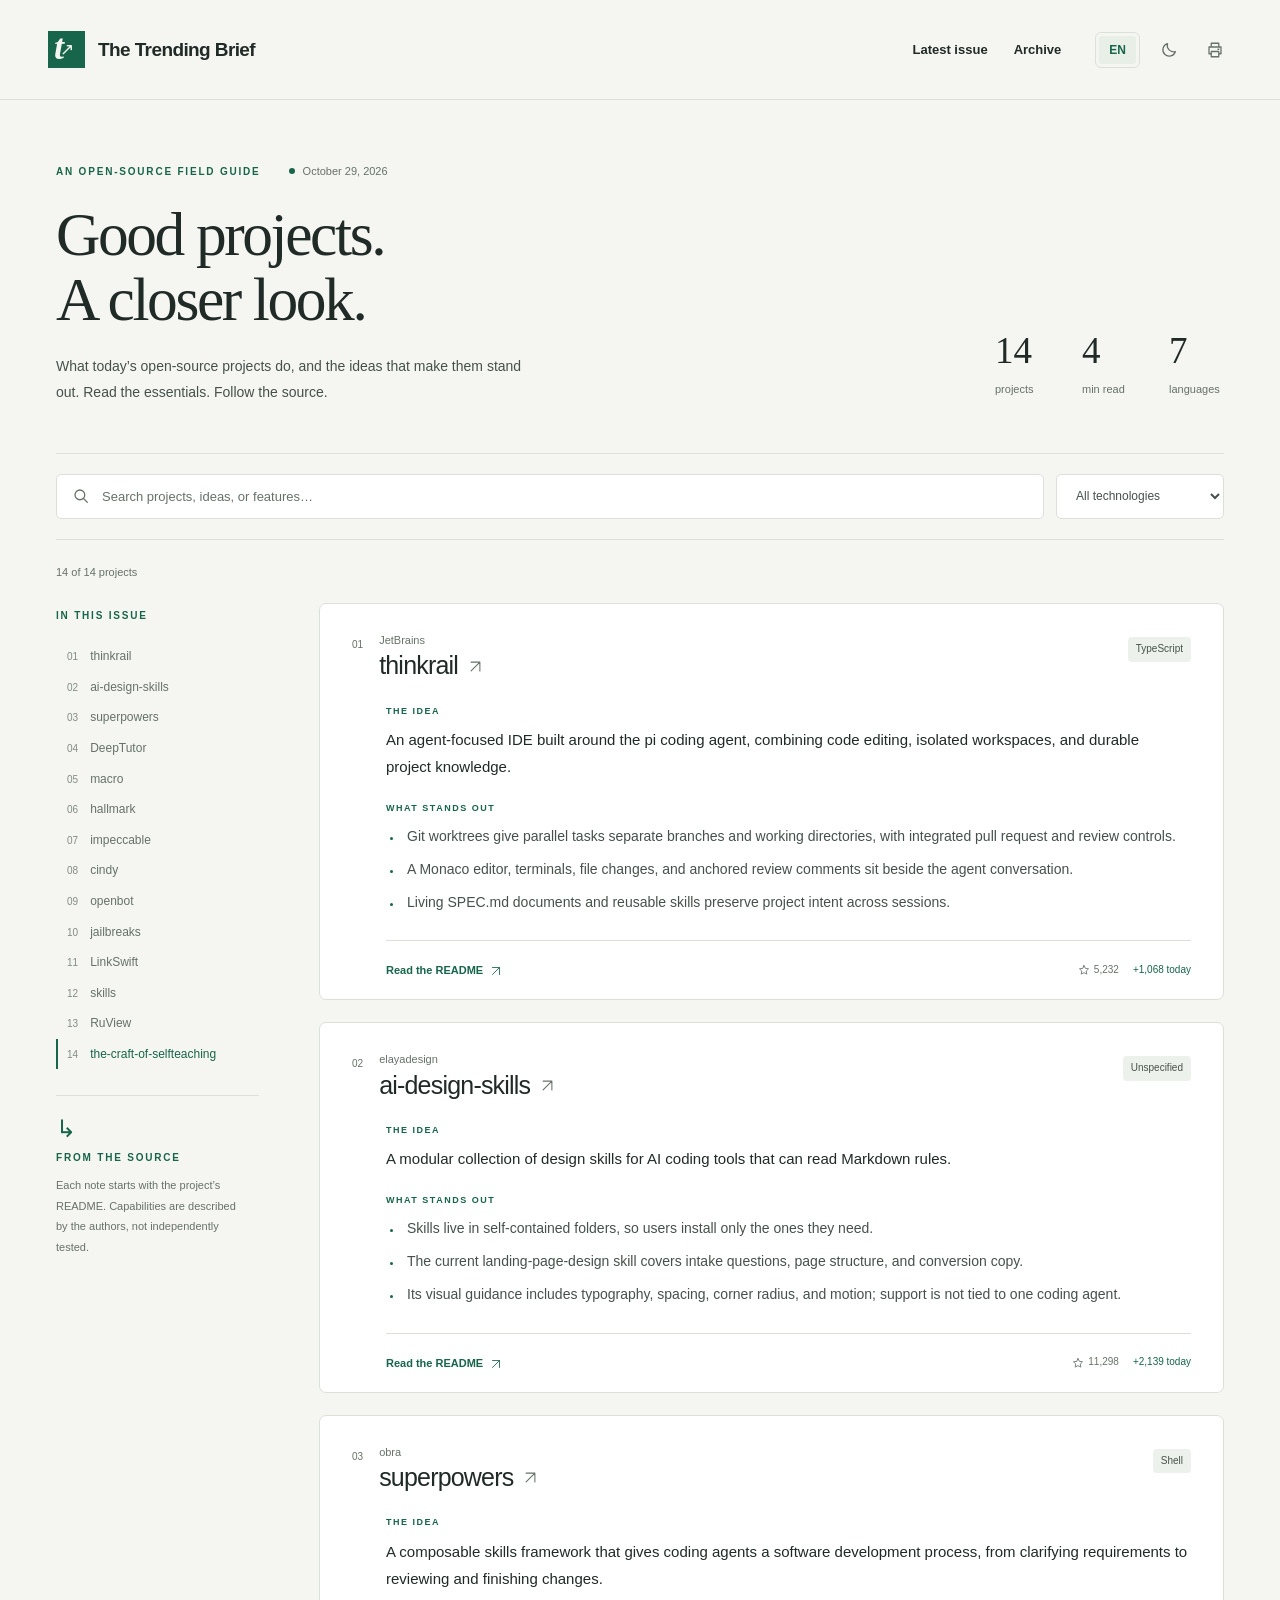
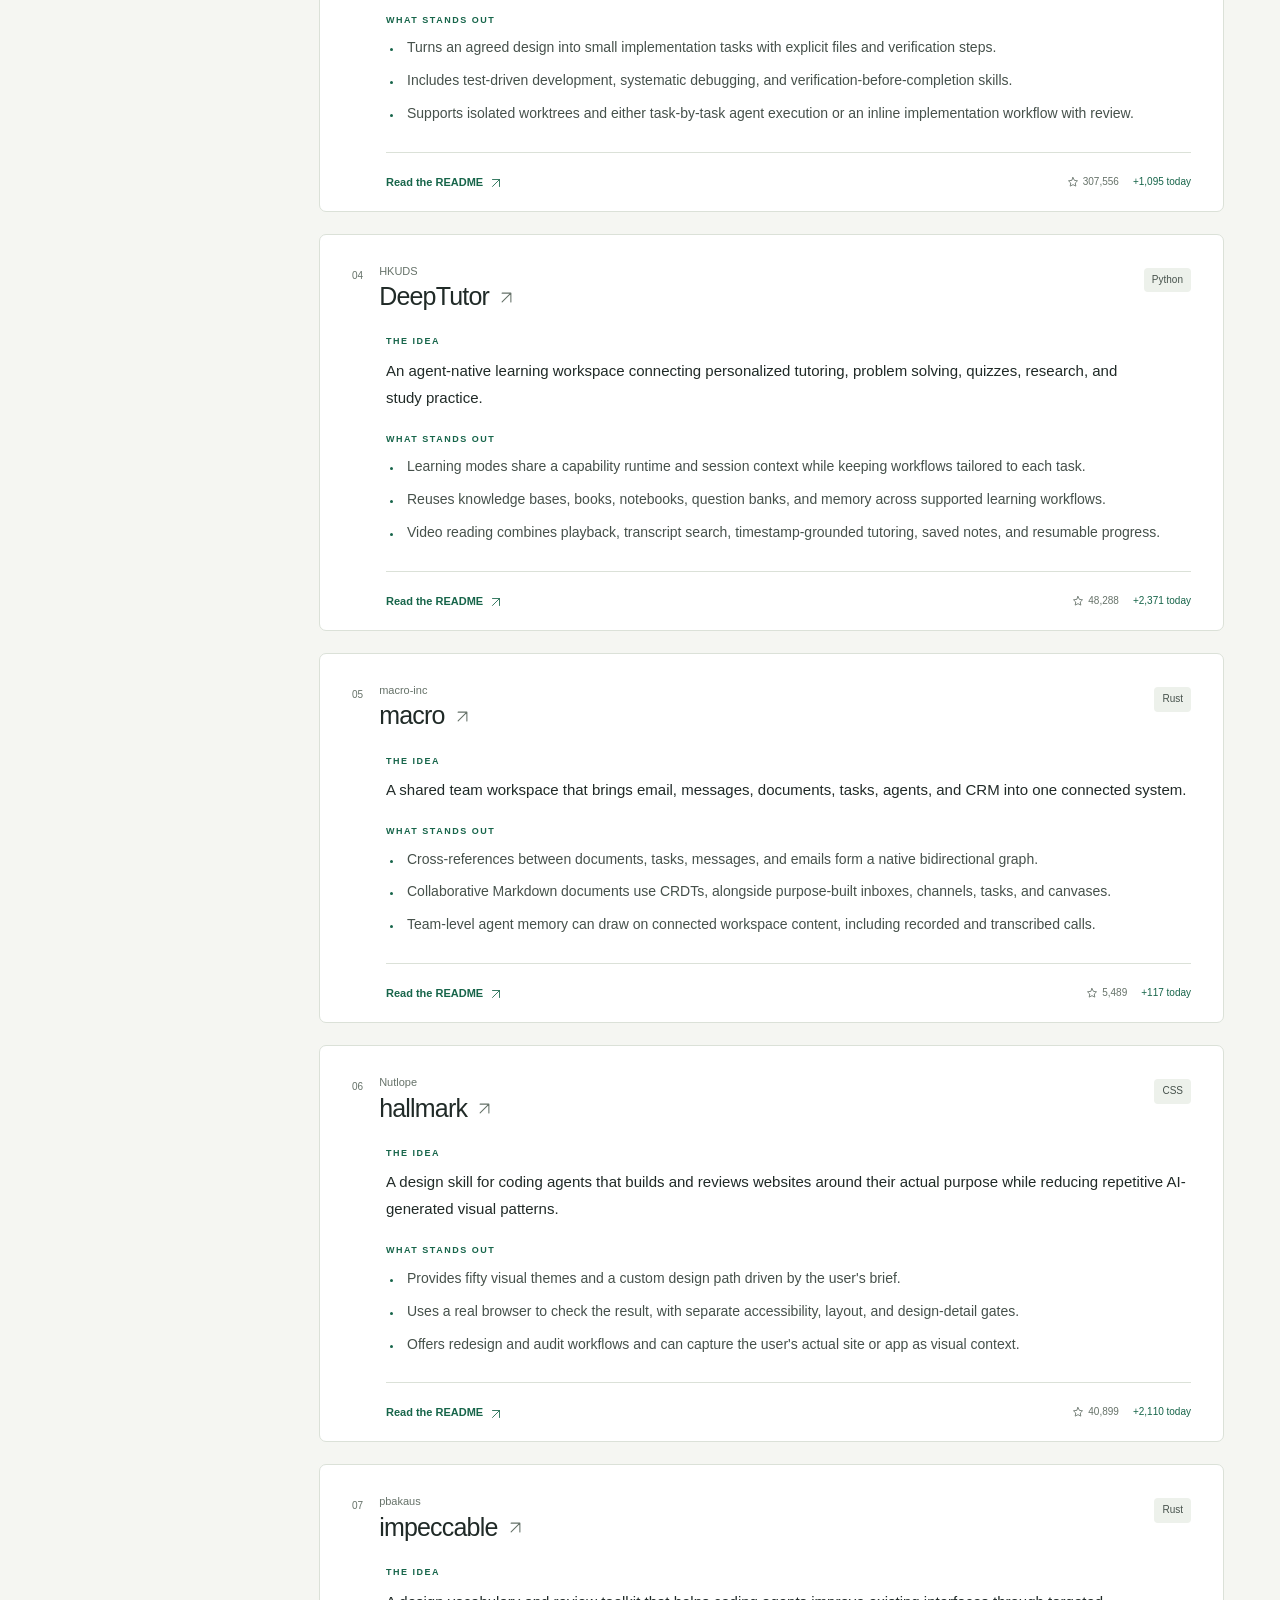
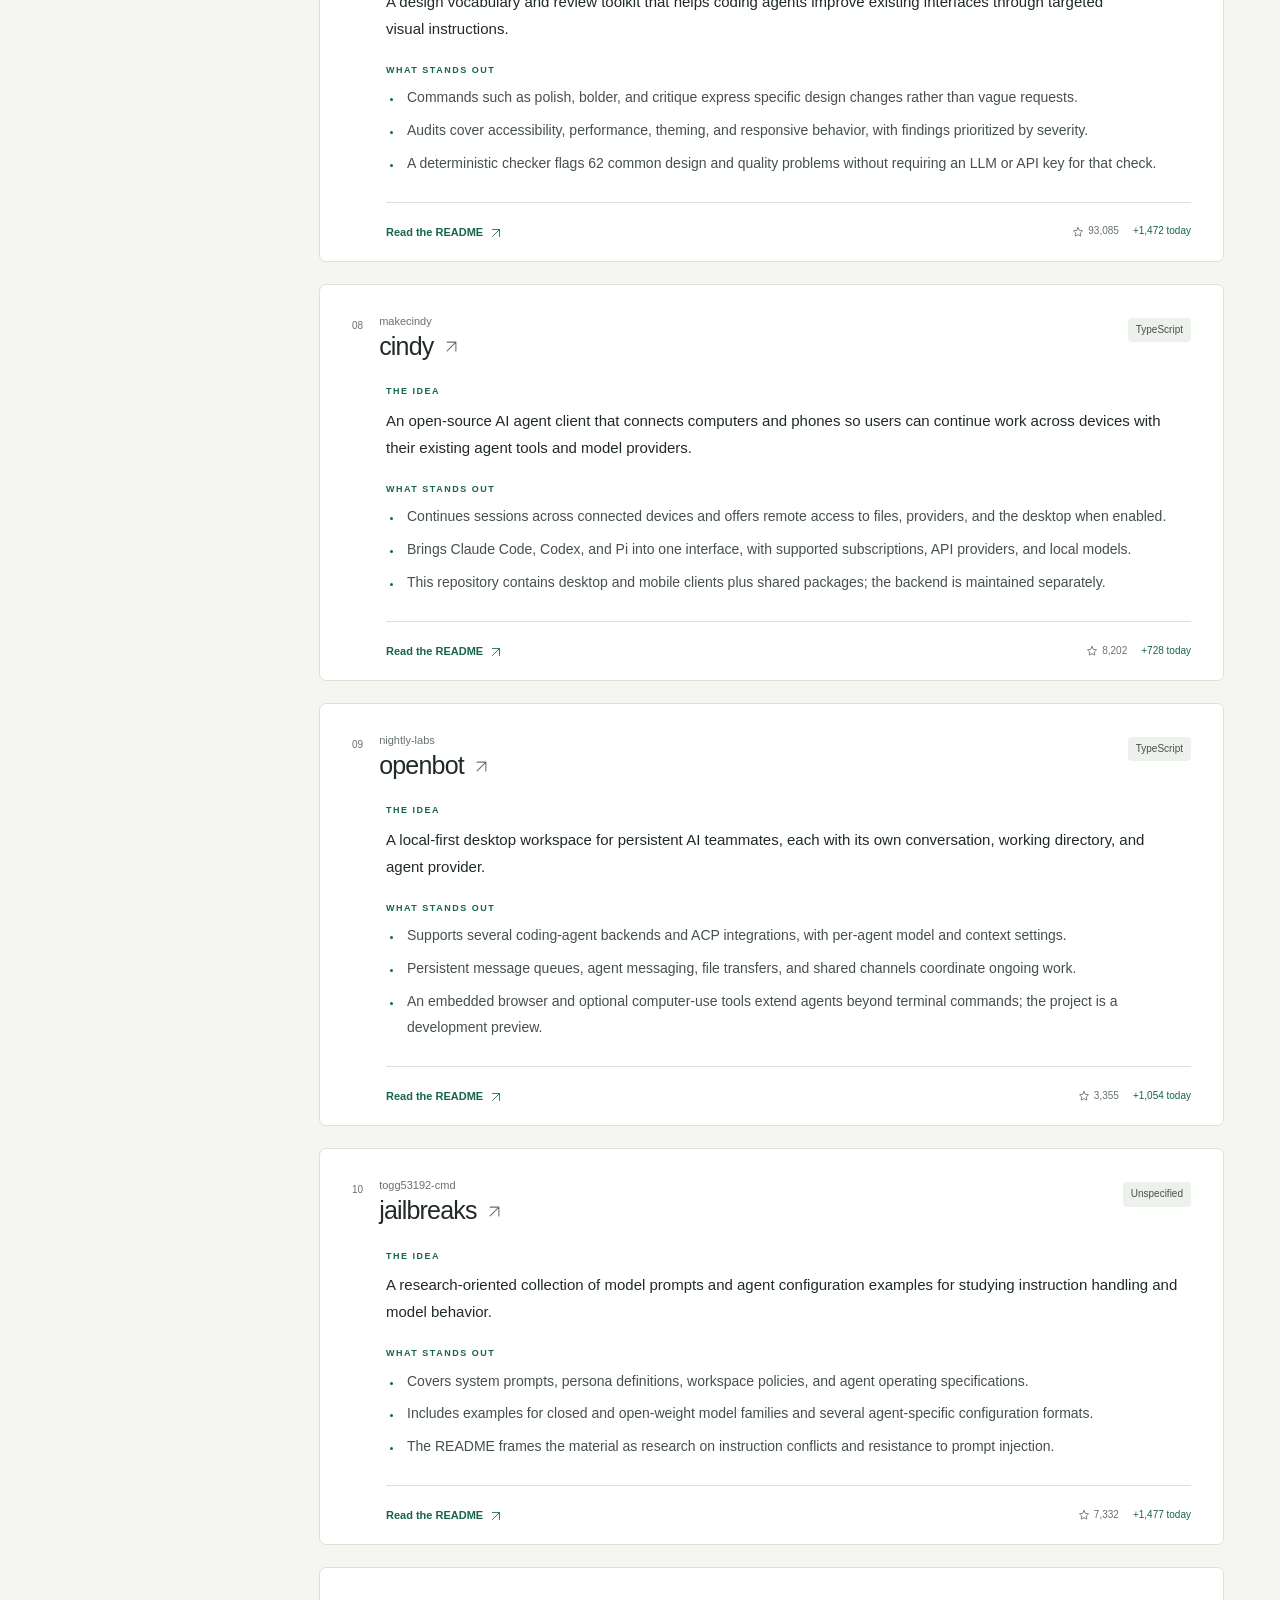
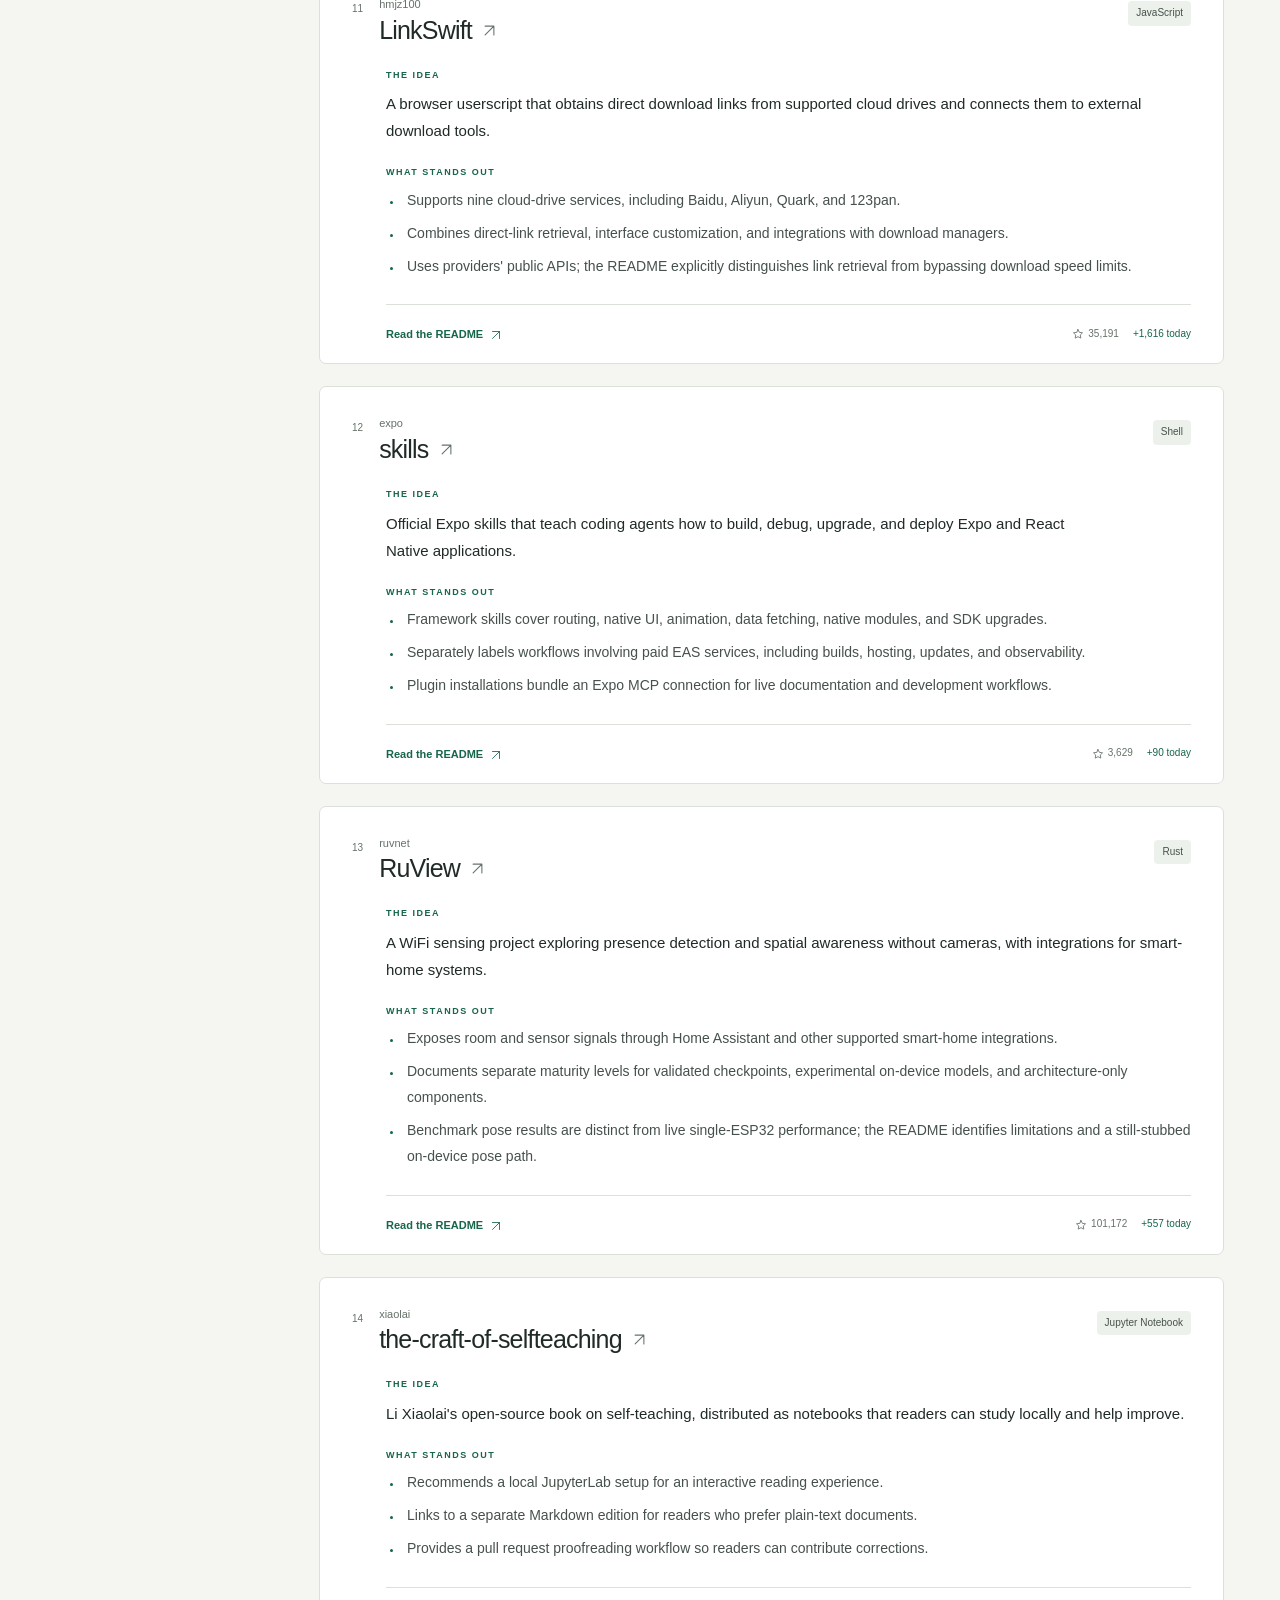
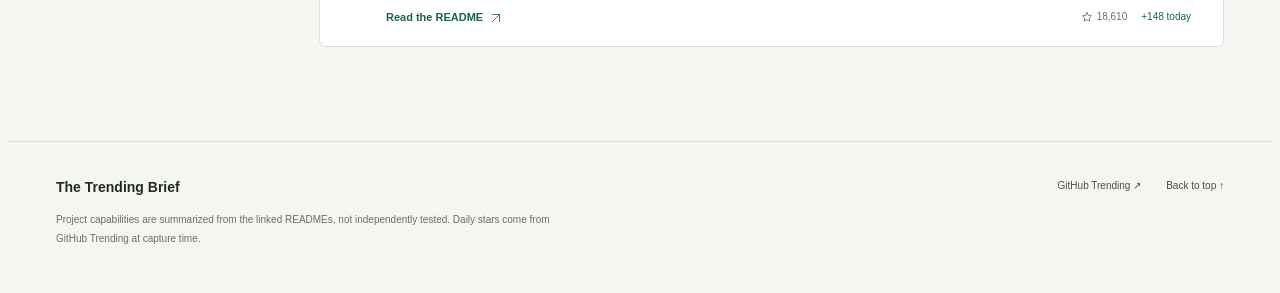
==== commit 4bd7f6b1: "docs: update daily trending digest" ====
--- a/reports/index.html
+++ b/reports/index.html
@@ -292,7 +292,7 @@
     <footer class="project-footer">
       <a class="source-link" href="https://github.com/elayadesign/ai-design-skills/blob/main/README.md" target="_blank"
         rel="noopener noreferrer">Read the README <svg viewBox="0 0 24 24" aria-hidden="true"><path d="M5 19 19 5M5 5h14v14"/></svg></a>
-      <div class="project-metrics"><span><svg viewBox="0 0 24 24" aria-hidden="true"><path d="m12 3 2.8 5.7 6.2.9-4.5 4.4 1.1 6.2L12 17.3l-5.6 2.9 1.1-6.2L3 9.6l6.2-.9Z"/></svg>11,297</span>
+      <div class="project-metrics"><span><svg viewBox="0 0 24 24" aria-hidden="true"><path d="m12 3 2.8 5.7 6.2.9-4.5 4.4 1.1 6.2L12 17.3l-5.6 2.9 1.1-6.2L3 9.6l6.2-.9Z"/></svg>11,298</span>
         <span class="daily-stars">+2,139 today</span></div>
     </footer>
   </div>
@@ -360,7 +360,7 @@
     <footer class="project-footer">
       <a class="source-link" href="https://github.com/Nutlope/hallmark/blob/main/README.md" target="_blank"
         rel="noopener noreferrer">Read the README <svg viewBox="0 0 24 24" aria-hidden="true"><path d="M5 19 19 5M5 5h14v14"/></svg></a>
-      <div class="project-metrics"><span><svg viewBox="0 0 24 24" aria-hidden="true"><path d="m12 3 2.8 5.7 6.2.9-4.5 4.4 1.1 6.2L12 17.3l-5.6 2.9 1.1-6.2L3 9.6l6.2-.9Z"/></svg>40,898</span>
+      <div class="project-metrics"><span><svg viewBox="0 0 24 24" aria-hidden="true"><path d="m12 3 2.8 5.7 6.2.9-4.5 4.4 1.1 6.2L12 17.3l-5.6 2.9 1.1-6.2L3 9.6l6.2-.9Z"/></svg>40,899</span>
         <span class="daily-stars">+2,110 today</span></div>
     </footer>
   </div>
@@ -377,7 +377,7 @@
     <footer class="project-footer">
       <a class="source-link" href="https://github.com/pbakaus/impeccable/blob/main/README.md" target="_blank"
         rel="noopener noreferrer">Read the README <svg viewBox="0 0 24 24" aria-hidden="true"><path d="M5 19 19 5M5 5h14v14"/></svg></a>
-      <div class="project-metrics"><span><svg viewBox="0 0 24 24" aria-hidden="true"><path d="m12 3 2.8 5.7 6.2.9-4.5 4.4 1.1 6.2L12 17.3l-5.6 2.9 1.1-6.2L3 9.6l6.2-.9Z"/></svg>93,082</span>
+      <div class="project-metrics"><span><svg viewBox="0 0 24 24" aria-hidden="true"><path d="m12 3 2.8 5.7 6.2.9-4.5 4.4 1.1 6.2L12 17.3l-5.6 2.9 1.1-6.2L3 9.6l6.2-.9Z"/></svg>93,085</span>
         <span class="daily-stars">+1,472 today</span></div>
     </footer>
   </div>
@@ -394,7 +394,7 @@
     <footer class="project-footer">
       <a class="source-link" href="https://github.com/makecindy/cindy/blob/main/README.md" target="_blank"
         rel="noopener noreferrer">Read the README <svg viewBox="0 0 24 24" aria-hidden="true"><path d="M5 19 19 5M5 5h14v14"/></svg></a>
-      <div class="project-metrics"><span><svg viewBox="0 0 24 24" aria-hidden="true"><path d="m12 3 2.8 5.7 6.2.9-4.5 4.4 1.1 6.2L12 17.3l-5.6 2.9 1.1-6.2L3 9.6l6.2-.9Z"/></svg>8,201</span>
+      <div class="project-metrics"><span><svg viewBox="0 0 24 24" aria-hidden="true"><path d="m12 3 2.8 5.7 6.2.9-4.5 4.4 1.1 6.2L12 17.3l-5.6 2.9 1.1-6.2L3 9.6l6.2-.9Z"/></svg>8,202</span>
         <span class="daily-stars">+728 today</span></div>
     </footer>
   </div>
@@ -428,7 +428,7 @@
     <footer class="project-footer">
       <a class="source-link" href="https://github.com/togg53192-cmd/jailbreaks/blob/main/README.md" target="_blank"
         rel="noopener noreferrer">Read the README <svg viewBox="0 0 24 24" aria-hidden="true"><path d="M5 19 19 5M5 5h14v14"/></svg></a>
-      <div class="project-metrics"><span><svg viewBox="0 0 24 24" aria-hidden="true"><path d="m12 3 2.8 5.7 6.2.9-4.5 4.4 1.1 6.2L12 17.3l-5.6 2.9 1.1-6.2L3 9.6l6.2-.9Z"/></svg>7,331</span>
+      <div class="project-metrics"><span><svg viewBox="0 0 24 24" aria-hidden="true"><path d="m12 3 2.8 5.7 6.2.9-4.5 4.4 1.1 6.2L12 17.3l-5.6 2.9 1.1-6.2L3 9.6l6.2-.9Z"/></svg>7,332</span>
         <span class="daily-stars">+1,477 today</span></div>
     </footer>
   </div>
@@ -445,7 +445,7 @@
     <footer class="project-footer">
       <a class="source-link" href="https://github.com/hmjz100/LinkSwift/blob/dev/README.md" target="_blank"
         rel="noopener noreferrer">Read the README <svg viewBox="0 0 24 24" aria-hidden="true"><path d="M5 19 19 5M5 5h14v14"/></svg></a>
-      <div class="project-metrics"><span><svg viewBox="0 0 24 24" aria-hidden="true"><path d="m12 3 2.8 5.7 6.2.9-4.5 4.4 1.1 6.2L12 17.3l-5.6 2.9 1.1-6.2L3 9.6l6.2-.9Z"/></svg>35,187</span>
+      <div class="project-metrics"><span><svg viewBox="0 0 24 24" aria-hidden="true"><path d="m12 3 2.8 5.7 6.2.9-4.5 4.4 1.1 6.2L12 17.3l-5.6 2.9 1.1-6.2L3 9.6l6.2-.9Z"/></svg>35,191</span>
         <span class="daily-stars">+1,616 today</span></div>
     </footer>
   </div>
@@ -496,7 +496,7 @@
     <footer class="project-footer">
       <a class="source-link" href="https://github.com/xiaolai/the-craft-of-selfteaching/blob/master/README.md" target="_blank"
         rel="noopener noreferrer">Read the README <svg viewBox="0 0 24 24" aria-hidden="true"><path d="M5 19 19 5M5 5h14v14"/></svg></a>
-      <div class="project-metrics"><span><svg viewBox="0 0 24 24" aria-hidden="true"><path d="m12 3 2.8 5.7 6.2.9-4.5 4.4 1.1 6.2L12 17.3l-5.6 2.9 1.1-6.2L3 9.6l6.2-.9Z"/></svg>18,609</span>
+      <div class="project-metrics"><span><svg viewBox="0 0 24 24" aria-hidden="true"><path d="m12 3 2.8 5.7 6.2.9-4.5 4.4 1.1 6.2L12 17.3l-5.6 2.9 1.1-6.2L3 9.6l6.2-.9Z"/></svg>18,610</span>
         <span class="daily-stars">+148 today</span></div>
     </footer>
   </div>
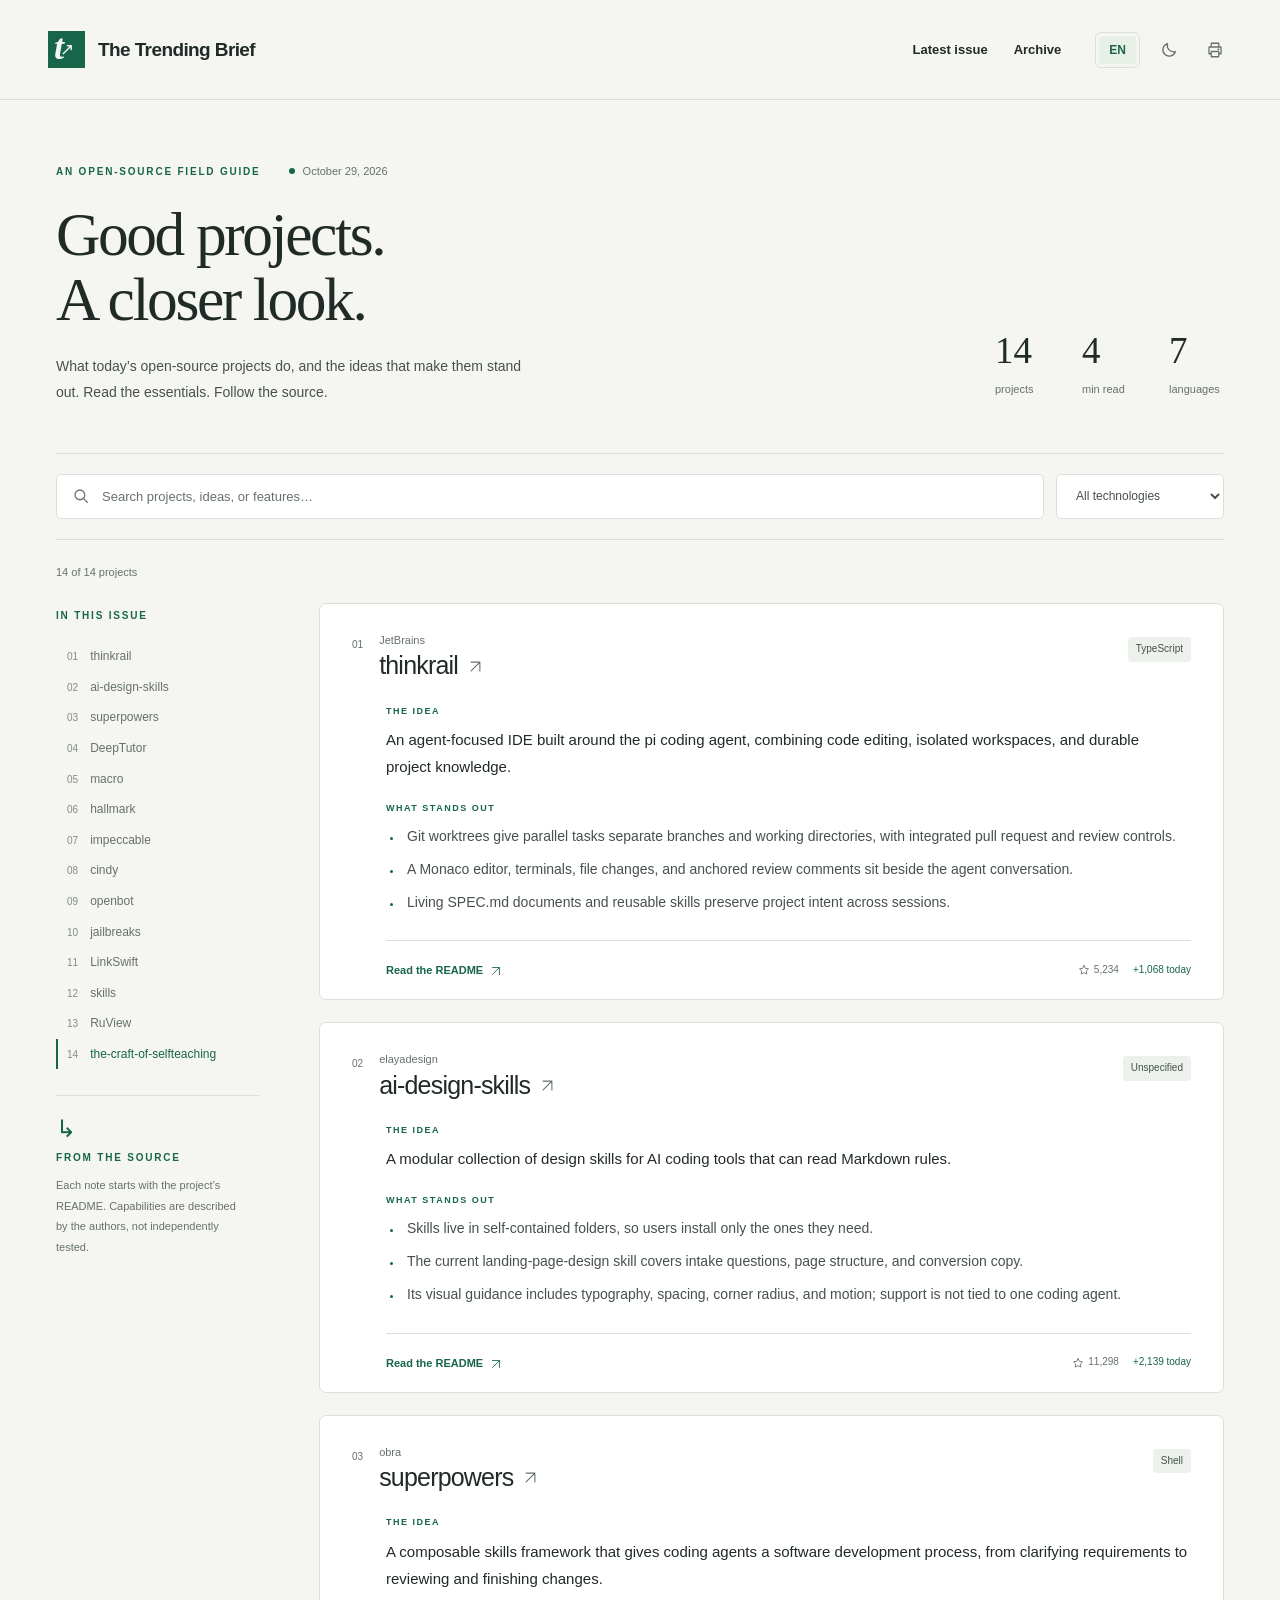
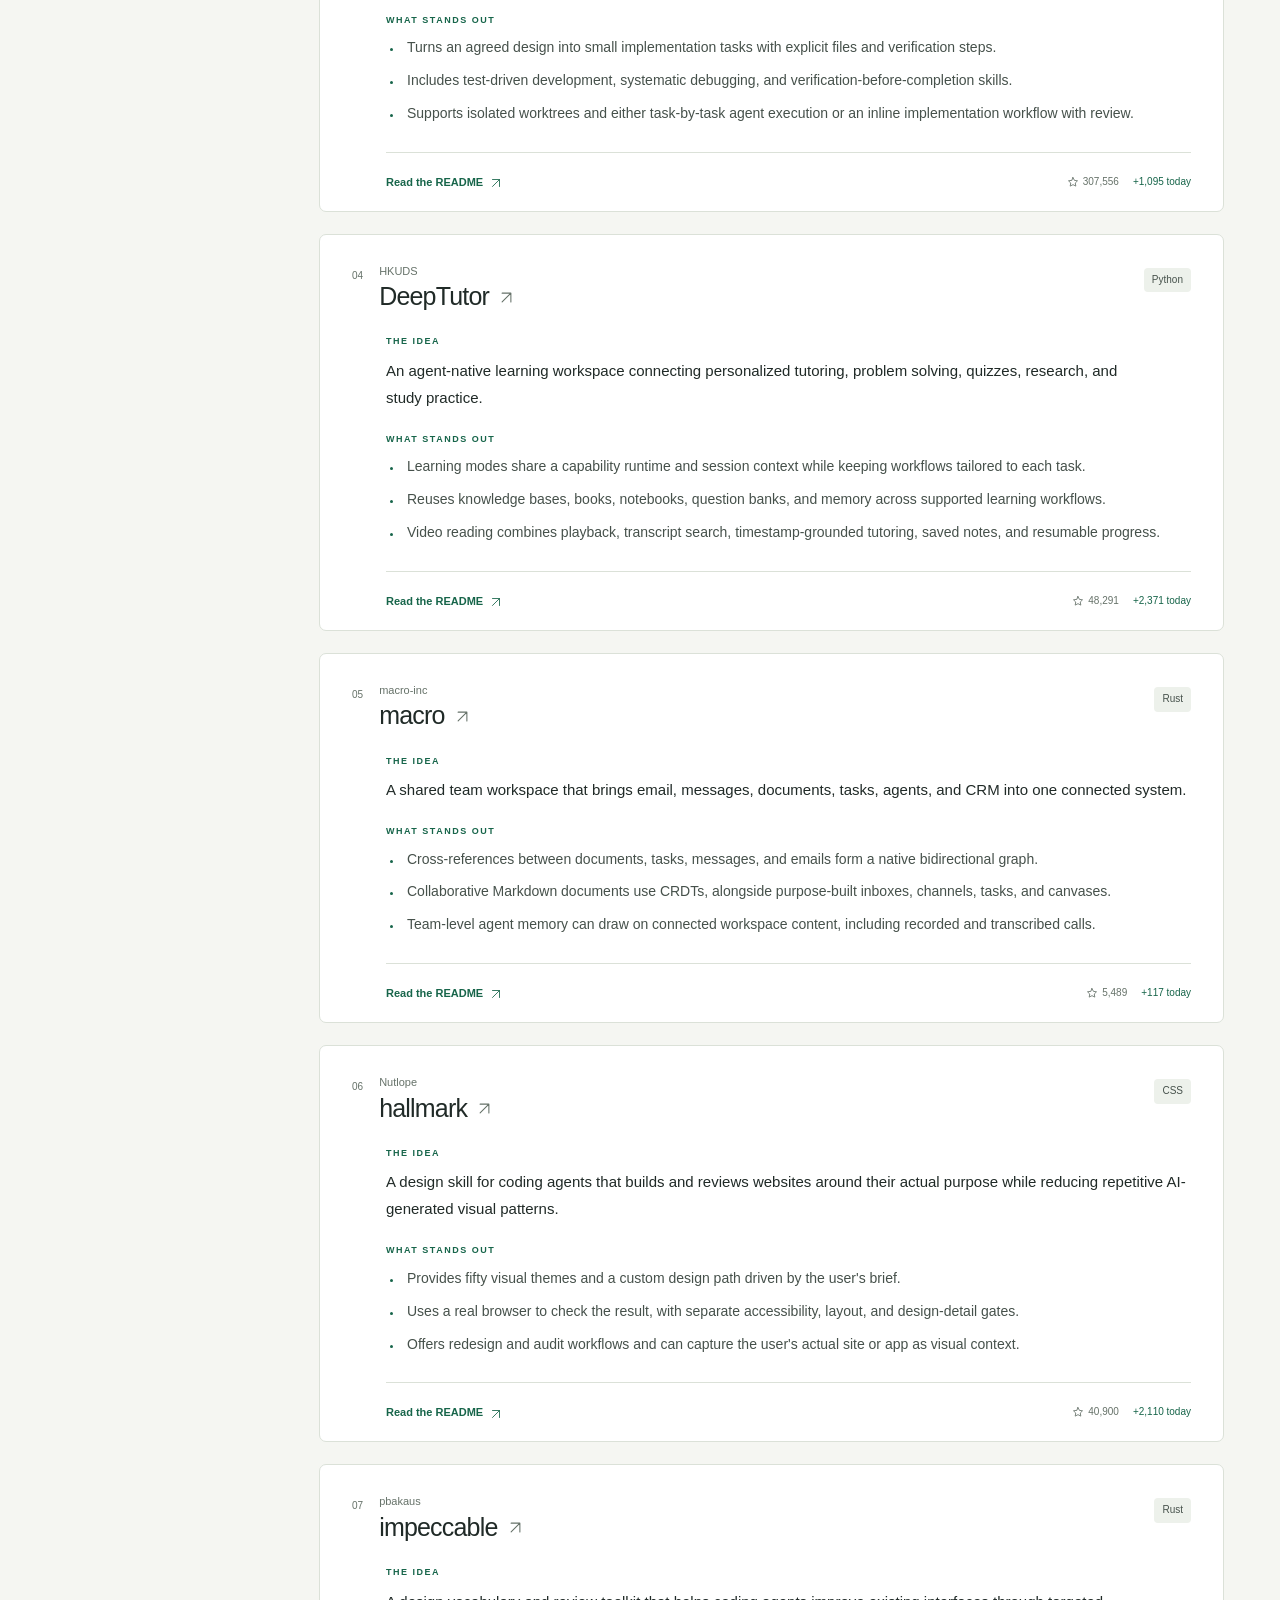
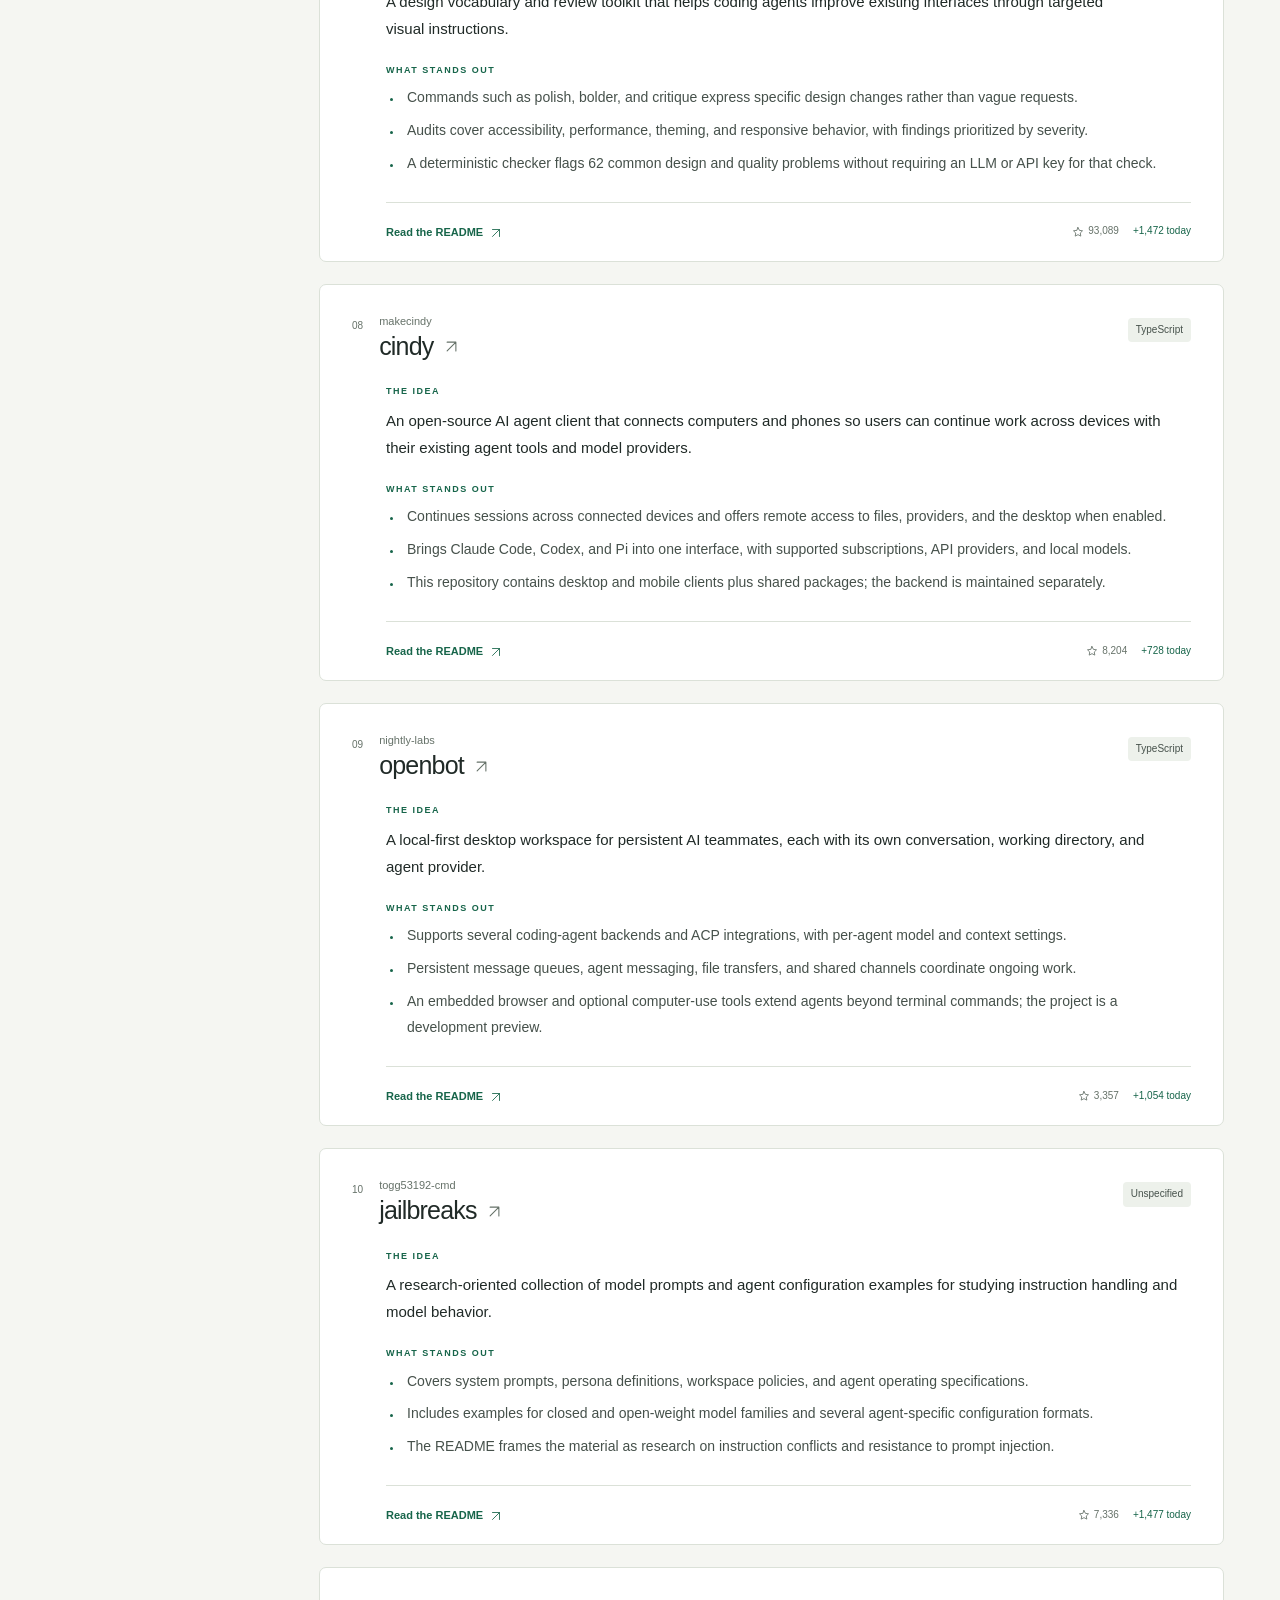
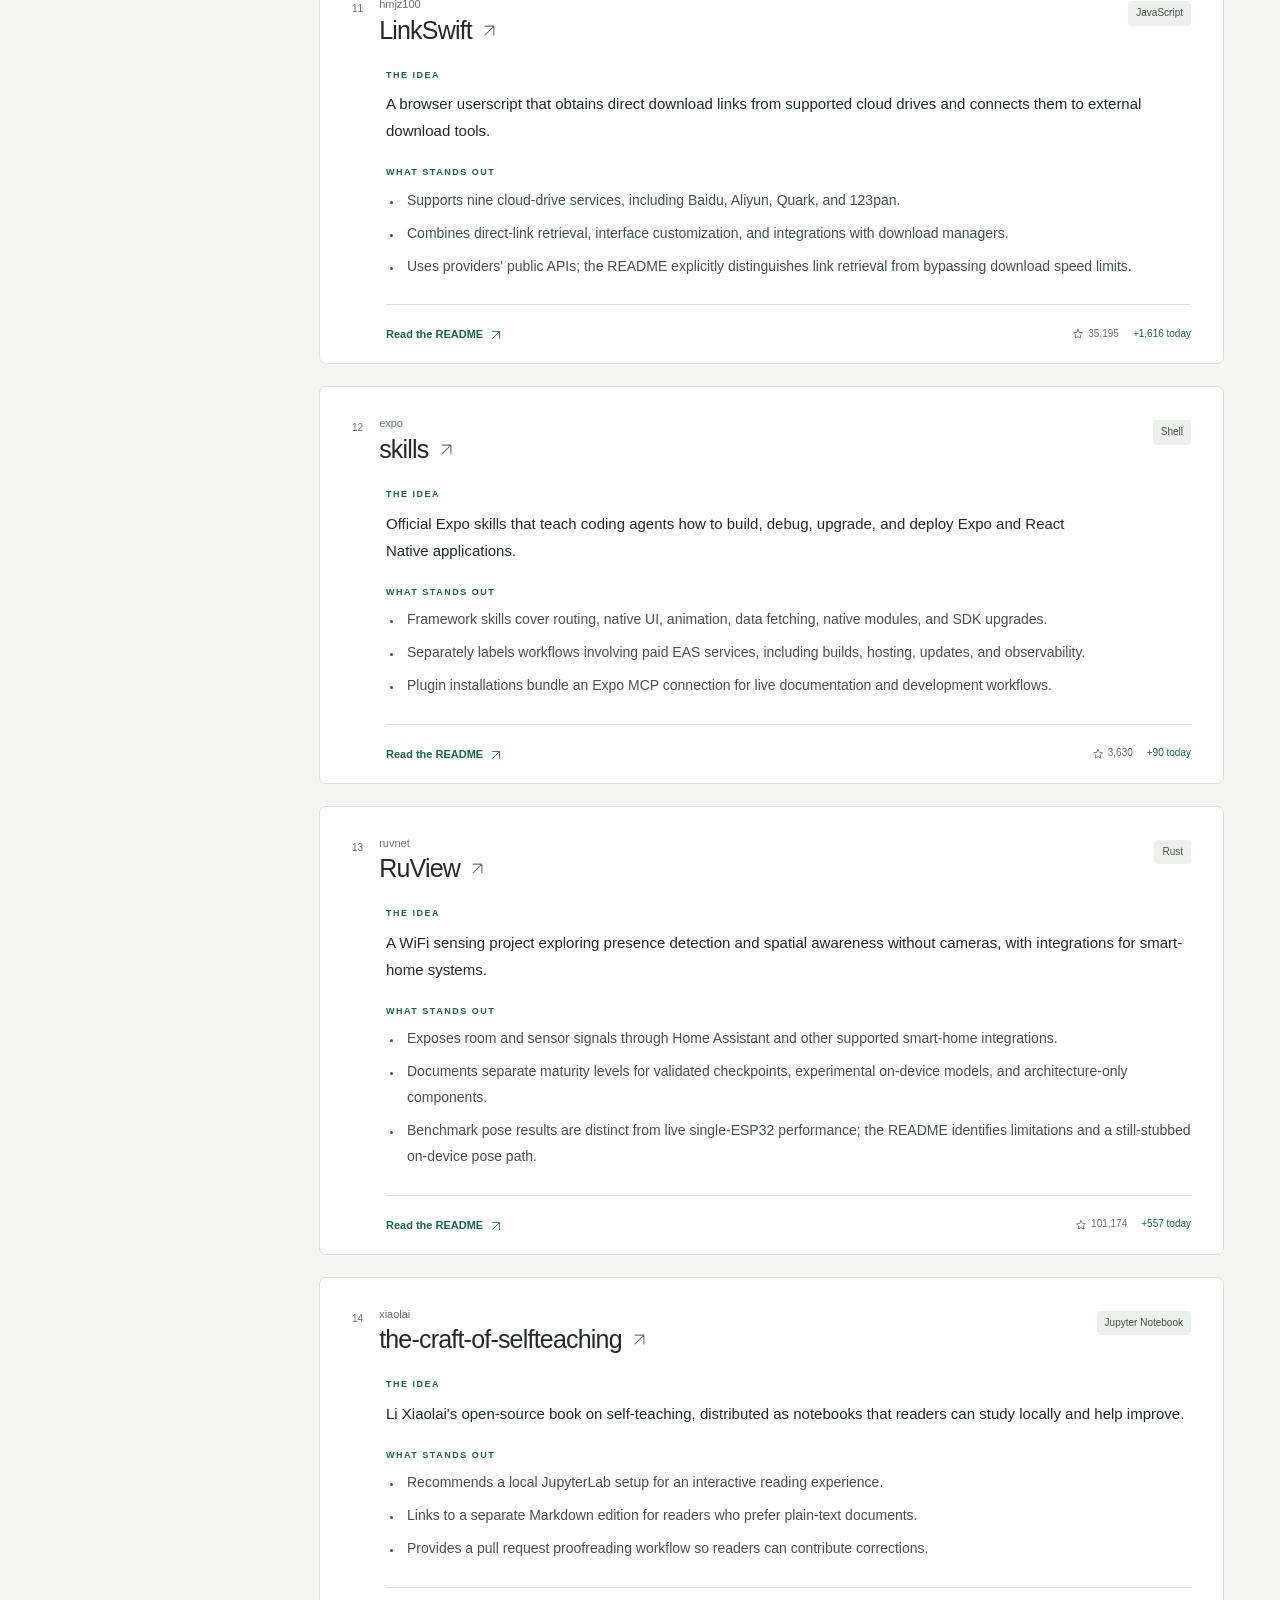
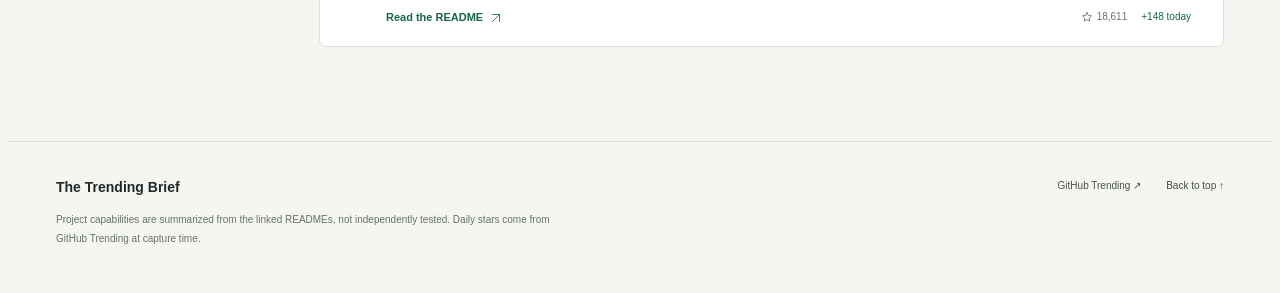
==== commit 3e259e8e: "fix: reuse local GitHub login for UI report generation" ====
--- a/reports/index.html
+++ b/reports/index.html
@@ -275,7 +275,7 @@
     <footer class="project-footer">
       <a class="source-link" href="https://github.com/JetBrains/thinkrail/blob/main/README.md" target="_blank"
         rel="noopener noreferrer">Read the README <svg viewBox="0 0 24 24" aria-hidden="true"><path d="M5 19 19 5M5 5h14v14"/></svg></a>
-      <div class="project-metrics"><span><svg viewBox="0 0 24 24" aria-hidden="true"><path d="m12 3 2.8 5.7 6.2.9-4.5 4.4 1.1 6.2L12 17.3l-5.6 2.9 1.1-6.2L3 9.6l6.2-.9Z"/></svg>5,232</span>
+      <div class="project-metrics"><span><svg viewBox="0 0 24 24" aria-hidden="true"><path d="m12 3 2.8 5.7 6.2.9-4.5 4.4 1.1 6.2L12 17.3l-5.6 2.9 1.1-6.2L3 9.6l6.2-.9Z"/></svg>5,234</span>
         <span class="daily-stars">+1,068 today</span></div>
     </footer>
   </div>
@@ -326,7 +326,7 @@
     <footer class="project-footer">
       <a class="source-link" href="https://github.com/HKUDS/DeepTutor/blob/main/README.md" target="_blank"
         rel="noopener noreferrer">Read the README <svg viewBox="0 0 24 24" aria-hidden="true"><path d="M5 19 19 5M5 5h14v14"/></svg></a>
-      <div class="project-metrics"><span><svg viewBox="0 0 24 24" aria-hidden="true"><path d="m12 3 2.8 5.7 6.2.9-4.5 4.4 1.1 6.2L12 17.3l-5.6 2.9 1.1-6.2L3 9.6l6.2-.9Z"/></svg>48,288</span>
+      <div class="project-metrics"><span><svg viewBox="0 0 24 24" aria-hidden="true"><path d="m12 3 2.8 5.7 6.2.9-4.5 4.4 1.1 6.2L12 17.3l-5.6 2.9 1.1-6.2L3 9.6l6.2-.9Z"/></svg>48,291</span>
         <span class="daily-stars">+2,371 today</span></div>
     </footer>
   </div>
@@ -360,7 +360,7 @@
     <footer class="project-footer">
       <a class="source-link" href="https://github.com/Nutlope/hallmark/blob/main/README.md" target="_blank"
         rel="noopener noreferrer">Read the README <svg viewBox="0 0 24 24" aria-hidden="true"><path d="M5 19 19 5M5 5h14v14"/></svg></a>
-      <div class="project-metrics"><span><svg viewBox="0 0 24 24" aria-hidden="true"><path d="m12 3 2.8 5.7 6.2.9-4.5 4.4 1.1 6.2L12 17.3l-5.6 2.9 1.1-6.2L3 9.6l6.2-.9Z"/></svg>40,899</span>
+      <div class="project-metrics"><span><svg viewBox="0 0 24 24" aria-hidden="true"><path d="m12 3 2.8 5.7 6.2.9-4.5 4.4 1.1 6.2L12 17.3l-5.6 2.9 1.1-6.2L3 9.6l6.2-.9Z"/></svg>40,900</span>
         <span class="daily-stars">+2,110 today</span></div>
     </footer>
   </div>
@@ -377,7 +377,7 @@
     <footer class="project-footer">
       <a class="source-link" href="https://github.com/pbakaus/impeccable/blob/main/README.md" target="_blank"
         rel="noopener noreferrer">Read the README <svg viewBox="0 0 24 24" aria-hidden="true"><path d="M5 19 19 5M5 5h14v14"/></svg></a>
-      <div class="project-metrics"><span><svg viewBox="0 0 24 24" aria-hidden="true"><path d="m12 3 2.8 5.7 6.2.9-4.5 4.4 1.1 6.2L12 17.3l-5.6 2.9 1.1-6.2L3 9.6l6.2-.9Z"/></svg>93,085</span>
+      <div class="project-metrics"><span><svg viewBox="0 0 24 24" aria-hidden="true"><path d="m12 3 2.8 5.7 6.2.9-4.5 4.4 1.1 6.2L12 17.3l-5.6 2.9 1.1-6.2L3 9.6l6.2-.9Z"/></svg>93,089</span>
         <span class="daily-stars">+1,472 today</span></div>
     </footer>
   </div>
@@ -394,7 +394,7 @@
     <footer class="project-footer">
       <a class="source-link" href="https://github.com/makecindy/cindy/blob/main/README.md" target="_blank"
         rel="noopener noreferrer">Read the README <svg viewBox="0 0 24 24" aria-hidden="true"><path d="M5 19 19 5M5 5h14v14"/></svg></a>
-      <div class="project-metrics"><span><svg viewBox="0 0 24 24" aria-hidden="true"><path d="m12 3 2.8 5.7 6.2.9-4.5 4.4 1.1 6.2L12 17.3l-5.6 2.9 1.1-6.2L3 9.6l6.2-.9Z"/></svg>8,202</span>
+      <div class="project-metrics"><span><svg viewBox="0 0 24 24" aria-hidden="true"><path d="m12 3 2.8 5.7 6.2.9-4.5 4.4 1.1 6.2L12 17.3l-5.6 2.9 1.1-6.2L3 9.6l6.2-.9Z"/></svg>8,204</span>
         <span class="daily-stars">+728 today</span></div>
     </footer>
   </div>
@@ -411,7 +411,7 @@
     <footer class="project-footer">
       <a class="source-link" href="https://github.com/nightly-labs/openbot/blob/main/README.md" target="_blank"
         rel="noopener noreferrer">Read the README <svg viewBox="0 0 24 24" aria-hidden="true"><path d="M5 19 19 5M5 5h14v14"/></svg></a>
-      <div class="project-metrics"><span><svg viewBox="0 0 24 24" aria-hidden="true"><path d="m12 3 2.8 5.7 6.2.9-4.5 4.4 1.1 6.2L12 17.3l-5.6 2.9 1.1-6.2L3 9.6l6.2-.9Z"/></svg>3,355</span>
+      <div class="project-metrics"><span><svg viewBox="0 0 24 24" aria-hidden="true"><path d="m12 3 2.8 5.7 6.2.9-4.5 4.4 1.1 6.2L12 17.3l-5.6 2.9 1.1-6.2L3 9.6l6.2-.9Z"/></svg>3,357</span>
         <span class="daily-stars">+1,054 today</span></div>
     </footer>
   </div>
@@ -428,7 +428,7 @@
     <footer class="project-footer">
       <a class="source-link" href="https://github.com/togg53192-cmd/jailbreaks/blob/main/README.md" target="_blank"
         rel="noopener noreferrer">Read the README <svg viewBox="0 0 24 24" aria-hidden="true"><path d="M5 19 19 5M5 5h14v14"/></svg></a>
-      <div class="project-metrics"><span><svg viewBox="0 0 24 24" aria-hidden="true"><path d="m12 3 2.8 5.7 6.2.9-4.5 4.4 1.1 6.2L12 17.3l-5.6 2.9 1.1-6.2L3 9.6l6.2-.9Z"/></svg>7,332</span>
+      <div class="project-metrics"><span><svg viewBox="0 0 24 24" aria-hidden="true"><path d="m12 3 2.8 5.7 6.2.9-4.5 4.4 1.1 6.2L12 17.3l-5.6 2.9 1.1-6.2L3 9.6l6.2-.9Z"/></svg>7,336</span>
         <span class="daily-stars">+1,477 today</span></div>
     </footer>
   </div>
@@ -445,7 +445,7 @@
     <footer class="project-footer">
       <a class="source-link" href="https://github.com/hmjz100/LinkSwift/blob/dev/README.md" target="_blank"
         rel="noopener noreferrer">Read the README <svg viewBox="0 0 24 24" aria-hidden="true"><path d="M5 19 19 5M5 5h14v14"/></svg></a>
-      <div class="project-metrics"><span><svg viewBox="0 0 24 24" aria-hidden="true"><path d="m12 3 2.8 5.7 6.2.9-4.5 4.4 1.1 6.2L12 17.3l-5.6 2.9 1.1-6.2L3 9.6l6.2-.9Z"/></svg>35,191</span>
+      <div class="project-metrics"><span><svg viewBox="0 0 24 24" aria-hidden="true"><path d="m12 3 2.8 5.7 6.2.9-4.5 4.4 1.1 6.2L12 17.3l-5.6 2.9 1.1-6.2L3 9.6l6.2-.9Z"/></svg>35,195</span>
         <span class="daily-stars">+1,616 today</span></div>
     </footer>
   </div>
@@ -462,7 +462,7 @@
     <footer class="project-footer">
       <a class="source-link" href="https://github.com/expo/skills/blob/main/README.md" target="_blank"
         rel="noopener noreferrer">Read the README <svg viewBox="0 0 24 24" aria-hidden="true"><path d="M5 19 19 5M5 5h14v14"/></svg></a>
-      <div class="project-metrics"><span><svg viewBox="0 0 24 24" aria-hidden="true"><path d="m12 3 2.8 5.7 6.2.9-4.5 4.4 1.1 6.2L12 17.3l-5.6 2.9 1.1-6.2L3 9.6l6.2-.9Z"/></svg>3,629</span>
+      <div class="project-metrics"><span><svg viewBox="0 0 24 24" aria-hidden="true"><path d="m12 3 2.8 5.7 6.2.9-4.5 4.4 1.1 6.2L12 17.3l-5.6 2.9 1.1-6.2L3 9.6l6.2-.9Z"/></svg>3,630</span>
         <span class="daily-stars">+90 today</span></div>
     </footer>
   </div>
@@ -479,7 +479,7 @@
     <footer class="project-footer">
       <a class="source-link" href="https://github.com/ruvnet/RuView/blob/main/README.md" target="_blank"
         rel="noopener noreferrer">Read the README <svg viewBox="0 0 24 24" aria-hidden="true"><path d="M5 19 19 5M5 5h14v14"/></svg></a>
-      <div class="project-metrics"><span><svg viewBox="0 0 24 24" aria-hidden="true"><path d="m12 3 2.8 5.7 6.2.9-4.5 4.4 1.1 6.2L12 17.3l-5.6 2.9 1.1-6.2L3 9.6l6.2-.9Z"/></svg>101,172</span>
+      <div class="project-metrics"><span><svg viewBox="0 0 24 24" aria-hidden="true"><path d="m12 3 2.8 5.7 6.2.9-4.5 4.4 1.1 6.2L12 17.3l-5.6 2.9 1.1-6.2L3 9.6l6.2-.9Z"/></svg>101,174</span>
         <span class="daily-stars">+557 today</span></div>
     </footer>
   </div>
@@ -496,7 +496,7 @@
     <footer class="project-footer">
       <a class="source-link" href="https://github.com/xiaolai/the-craft-of-selfteaching/blob/master/README.md" target="_blank"
         rel="noopener noreferrer">Read the README <svg viewBox="0 0 24 24" aria-hidden="true"><path d="M5 19 19 5M5 5h14v14"/></svg></a>
-      <div class="project-metrics"><span><svg viewBox="0 0 24 24" aria-hidden="true"><path d="m12 3 2.8 5.7 6.2.9-4.5 4.4 1.1 6.2L12 17.3l-5.6 2.9 1.1-6.2L3 9.6l6.2-.9Z"/></svg>18,610</span>
+      <div class="project-metrics"><span><svg viewBox="0 0 24 24" aria-hidden="true"><path d="m12 3 2.8 5.7 6.2.9-4.5 4.4 1.1 6.2L12 17.3l-5.6 2.9 1.1-6.2L3 9.6l6.2-.9Z"/></svg>18,611</span>
         <span class="daily-stars">+148 today</span></div>
     </footer>
   </div>
